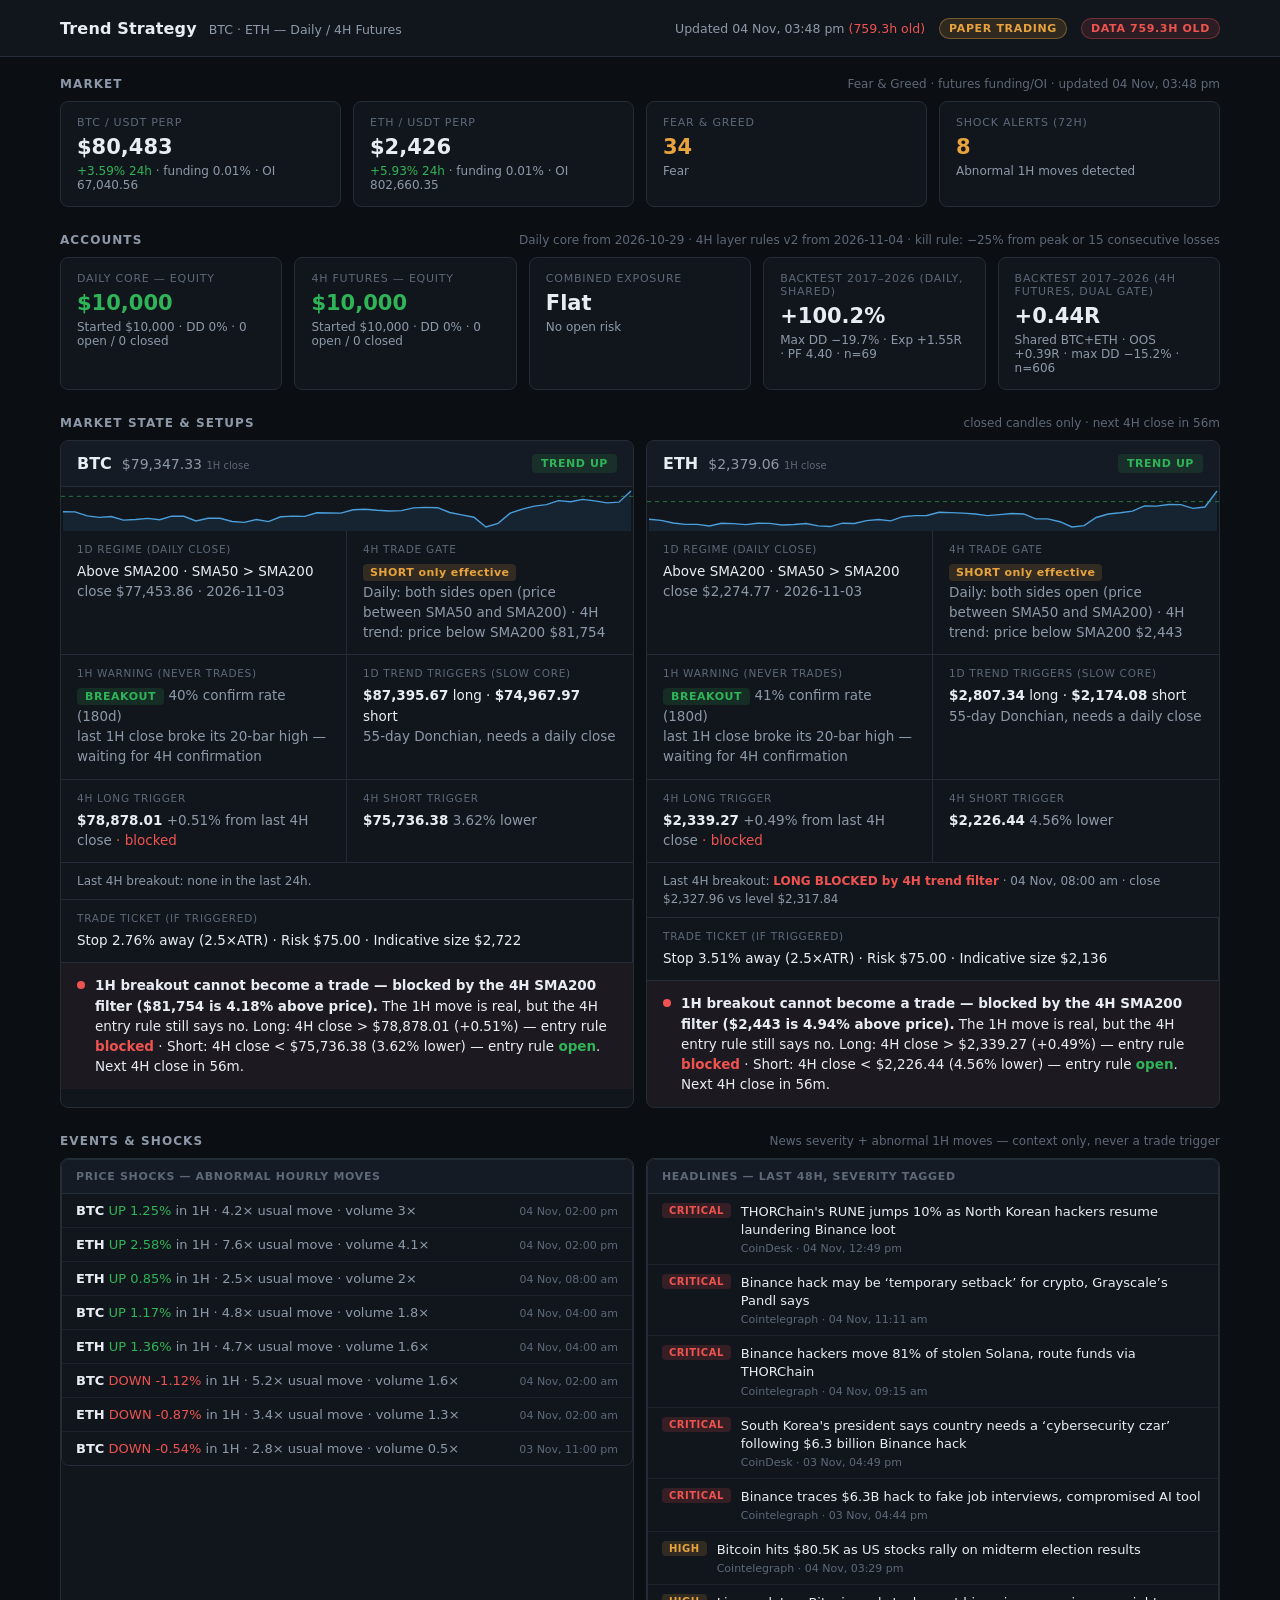
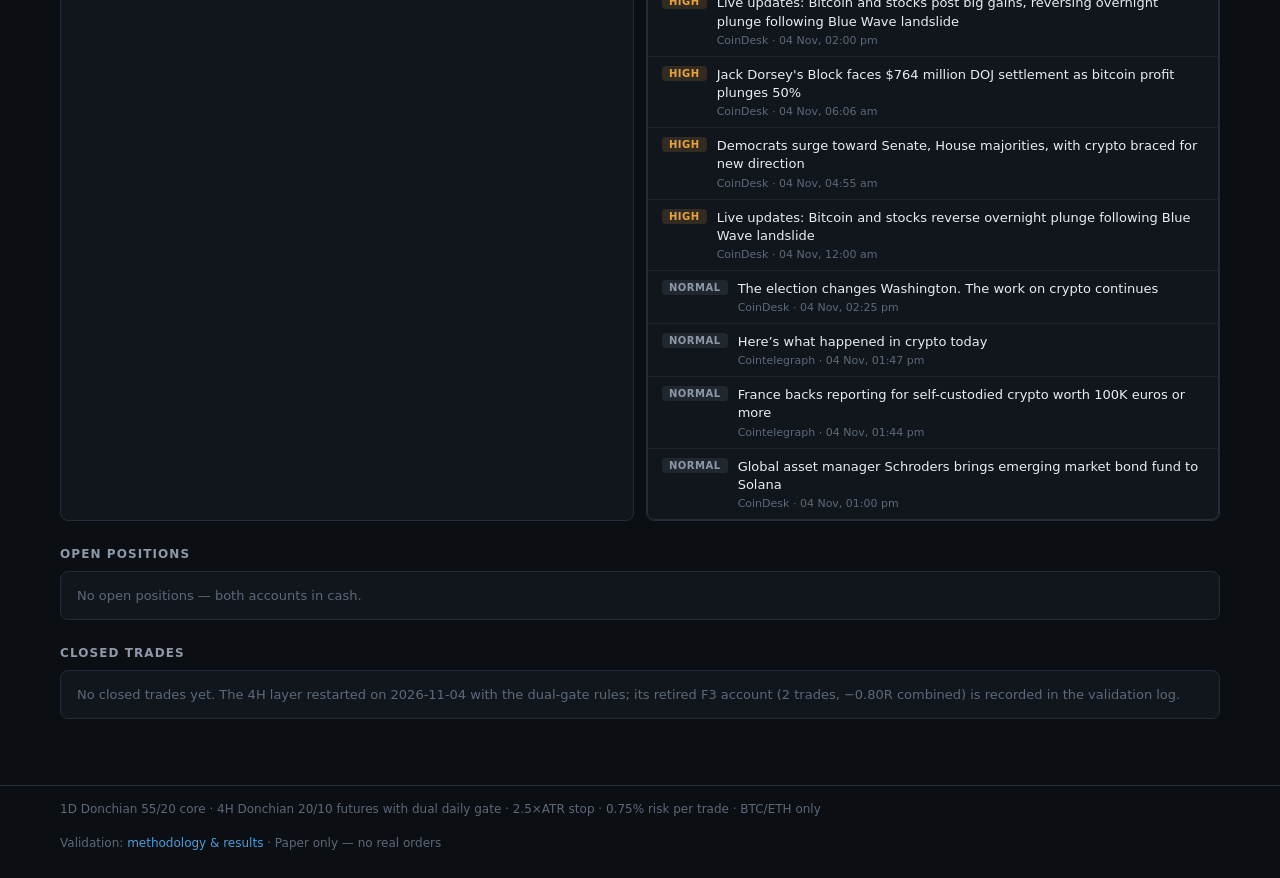
==== web/index.html @ 6b916f98 "v2 4H: dual daily gate (long>SMA50 / short<SMA200, both in band), effective gate + 4H trend shown, p" ====
<!DOCTYPE html>
<html lang="en">
<head>
<meta charset="UTF-8">
<meta name="viewport" content="width=device-width, initial-scale=1.0">
<title>Trend Strategy — BTC/ETH</title>
<style>
  :root {
    --bg: #0b0e13; --panel: #11161d; --panel-2: #151b24; --border: #242c38;
    --text: #e8edf3; --muted: #8d99a8; --faint: #5d6878;
    --green: #2fb457; --red: #ef5350; --amber: #e8a33d; --blue: #4a9eda;
  }
  * { box-sizing: border-box; margin: 0; padding: 0; }
  body { font-family: Inter, system-ui, -apple-system, "Segoe UI", sans-serif; background: var(--bg); color: var(--text); font-size: 14px; }
  a { color: var(--blue); text-decoration: none; }
  .topbar { border-bottom: 1px solid var(--border); background: var(--panel); }
  .topbar-in, main { max-width: 1200px; margin: 0 auto; padding: 0 20px; }
  .topbar-in { display: flex; align-items: center; justify-content: space-between; height: 56px; }
  .brand { display: flex; align-items: baseline; gap: 12px; }
  .brand h1 { font-size: 16px; font-weight: 650; letter-spacing: .01em; }
  .brand span { color: var(--muted); font-size: 12.5px; }
  .top-right { display: flex; align-items: center; gap: 14px; color: var(--muted); font-size: 12.5px; }
  .pill { font-size: 11px; font-weight: 700; letter-spacing: .06em; padding: 3px 9px; border-radius: 20px; text-transform: uppercase; }
  .pill-paper { background: rgba(232,163,61,.14); color: var(--amber); border: 1px solid rgba(232,163,61,.4); }
  .pill-live { background: rgba(47,180,87,.12); color: var(--green); border: 1px solid rgba(47,180,87,.35); }
  .pill-stale { background: rgba(239,83,80,.12); color: var(--red); border: 1px solid rgba(239,83,80,.35); }
  main { padding-top: 20px; padding-bottom: 40px; }
  section { margin-bottom: 26px; }
  .sec-head { display: flex; align-items: center; justify-content: space-between; margin-bottom: 10px; }
  h2 { font-size: 12px; font-weight: 700; letter-spacing: .09em; text-transform: uppercase; color: var(--muted); }
  .sec-head .note { font-size: 12px; color: var(--faint); }
  .kpis { display: grid; grid-template-columns: repeat(auto-fit, minmax(200px, 1fr)); gap: 12px; }
  .kpi { background: var(--panel); border: 1px solid var(--border); border-radius: 8px; padding: 14px 16px; }
  .kpi .label { font-size: 11px; letter-spacing: .07em; text-transform: uppercase; color: var(--faint); margin-bottom: 6px; }
  .kpi .value { font-size: 21px; font-weight: 650; font-variant-numeric: tabular-nums; }
  .kpi .sub { font-size: 12px; color: var(--muted); margin-top: 5px; font-variant-numeric: tabular-nums; }
  .pos { color: var(--green); } .neg { color: var(--red); }
  .coins { display: grid; grid-template-columns: repeat(auto-fit, minmax(480px, 1fr)); gap: 12px; }
  .coin { background: var(--panel); border: 1px solid var(--border); border-radius: 8px; overflow: hidden; }
  .coin-head { display: flex; align-items: center; justify-content: space-between; padding: 13px 16px; background: var(--panel-2); border-bottom: 1px solid var(--border); }
  .coin-id { display: flex; align-items: baseline; gap: 10px; }
  .coin-id .sym { font-size: 16px; font-weight: 700; }
  .coin-id .px { font-size: 14px; color: var(--muted); font-variant-numeric: tabular-nums; }
  .regime { font-size: 11px; font-weight: 700; letter-spacing: .05em; padding: 3px 9px; border-radius: 4px; text-transform: uppercase; }
  .r-up { background: rgba(47,180,87,.13); color: var(--green); }
  .r-dn { background: rgba(239,83,80,.13); color: var(--red); }
  .r-tr { background: rgba(141,153,168,.14); color: var(--muted); }
  .signal-grid { display: grid; grid-template-columns: 1fr 1fr; }
  .sig-cell { padding: 12px 16px; border-bottom: 1px solid var(--border); }
  .sig-cell:nth-child(odd) { border-right: 1px solid var(--border); }
  .sig-cell .tag { font-size: 10.5px; letter-spacing: .07em; text-transform: uppercase; color: var(--faint); margin-bottom: 6px; }
  .sig-val { font-size: 13.5px; line-height: 1.5; }
  .sig-val .num { font-variant-numeric: tabular-nums; font-weight: 600; }
  .warn { font-size: 11px; font-weight: 700; letter-spacing: .05em; padding: 2px 8px; border-radius: 4px; text-transform: uppercase; }
  .w-break { background: rgba(47,180,87,.14); color: var(--green); }
  .w-fake { background: rgba(239,83,80,.14); color: var(--red); }
  .w-appr { background: rgba(232,163,61,.15); color: var(--amber); }
  .w-quiet { background: rgba(141,153,168,.14); color: var(--muted); }
  .verdict { padding: 12px 16px; display: flex; gap: 10px; align-items: flex-start; font-size: 13.5px; line-height: 1.5; }
  .verdict .dot { flex: none; width: 8px; height: 8px; border-radius: 50%; margin-top: 6px; background: var(--faint); }
  .verdict.trade .dot { background: var(--green); }
  .verdict.wait .dot { background: var(--amber); }
  .verdict.blocked { background: rgba(239,83,80,.05); }
  .verdict.blocked .dot { background: var(--red); }
  .verdict b { font-weight: 650; }
  .break-line { padding: 9px 16px; border-bottom: 1px solid var(--border); font-size: 12px; color: var(--muted); line-height: 1.5; }
  .gate-tag { font-size: 11px; font-weight: 700; letter-spacing: .04em; padding: 2px 7px; border-radius: 4px; }
  .gate-both { background: rgba(74,158,218,.14); color: var(--blue); }
  .gate-one { background: rgba(232,163,61,.15); color: var(--amber); }
  .gate-none { background: rgba(239,83,80,.14); color: var(--red); }
  .table-card { background: var(--panel); border: 1px solid var(--border); border-radius: 8px; overflow: hidden; }
  table { width: 100%; border-collapse: collapse; font-size: 13px; }
  th { text-align: left; font-size: 11px; letter-spacing: .06em; text-transform: uppercase; color: var(--faint); font-weight: 600; padding: 10px 14px; background: var(--panel-2); border-bottom: 1px solid var(--border); white-space: nowrap; }
  td { padding: 9px 14px; border-bottom: 1px solid rgba(36,44,56,.6); font-variant-numeric: tabular-nums; white-space: nowrap; }
  tr:last-child td { border-bottom: none; }
  .empty { padding: 16px; color: var(--faint); font-size: 13px; }
  .table-scroll { overflow-x: auto; }
  .sev { font-size: 10px; font-weight: 700; letter-spacing: .05em; padding: 2px 7px; border-radius: 4px; white-space: nowrap; }
  .sev-crit { background: rgba(239,83,80,.16); color: var(--red); }
  .sev-high { background: rgba(232,163,61,.15); color: var(--amber); }
  .sev-norm { background: rgba(141,153,168,.13); color: var(--muted); }
  .news-item { padding: 9px 14px; border-bottom: 1px solid rgba(36,44,56,.6); display: flex; gap: 10px; align-items: flex-start; }
  .news-item:last-child { border-bottom: none; }
  .news-item a { color: var(--text); font-size: 13px; line-height: 1.4; }
  .news-item a:hover { color: var(--blue); }
  .news-meta { font-size: 11px; color: var(--faint); white-space: nowrap; padding-top: 2px; }
  .shock-item { padding: 9px 14px; border-bottom: 1px solid rgba(36,44,56,.6); font-size: 13px; display: flex; justify-content: space-between; gap: 10px; }
  .shock-item:last-child { border-bottom: none; }
  .spark { width: 100%; height: 44px; display: block; }
  .panel-head { padding: 10px 14px; background: var(--panel-2); border-bottom: 1px solid var(--border); font-size: 11px; letter-spacing: .06em; text-transform: uppercase; color: var(--faint); font-weight: 600; }
  footer { border-top: 1px solid var(--border); color: var(--faint); font-size: 12px; }
  .foot-in { max-width: 1200px; margin: 0 auto; padding: 16px 20px 28px; display: flex; justify-content: space-between; gap: 20px; flex-wrap: wrap; }
  @media (max-width: 700px) { .signal-grid { grid-template-columns: 1fr; } .sig-cell:nth-child(odd) { border-right: none; } .coins { grid-template-columns: 1fr; } }
</style>
</head>
<body>
<header class="topbar">
  <div class="topbar-in">
    <div class="brand"><h1>Trend Strategy</h1><span>BTC · ETH — Daily / 4H Futures</span></div>
    <div class="top-right"><span id="updatedAt">—</span><span class="pill pill-paper">Paper Trading</span><span class="pill pill-live" id="feedStatus">Feed OK</span></div>
  </div>
</header>

<main>
  <section>
    <div class="sec-head"><h2>Market</h2><span class="note" id="marketUpdated">—</span></div>
    <div class="kpis" id="marketStrip"><div class="kpi"><div class="label">Loading</div><div class="value">—</div></div></div>
  </section>

  <section>
    <div class="sec-head"><h2>Accounts</h2><span class="note">Daily core from 2026-10-29 · 4H layer rules v2 from 2026-11-04 · kill rule: −25% from peak or 15 consecutive losses</span></div>
    <div class="kpis">
      <div class="kpi"><div class="label">Daily Core — Equity</div><div class="value" id="d1Equity">—</div><div class="sub" id="d1Sub">loading</div></div>
      <div class="kpi"><div class="label">4H Futures — Equity</div><div class="value" id="h4Equity">—</div><div class="sub" id="h4Sub">loading</div></div>
      <div class="kpi"><div class="label">Combined Exposure</div><div class="value" id="exposure">—</div><div class="sub" id="exposureSub">—</div></div>
      <div class="kpi"><div class="label">Backtest 2017–2026 (Daily, Shared)</div><div class="value">+100.2%</div><div class="sub">Max DD −19.7% · Exp +1.55R · PF 4.40 · n=69</div></div>
      <div class="kpi"><div class="label">Backtest 2017–2026 (4H Futures, Dual Gate)</div><div class="value">+0.44R</div><div class="sub">Shared BTC+ETH · OOS +0.39R · max DD −15.2% · n=606</div></div>
    </div>
  </section>

  <section>
    <div class="sec-head"><h2>Market State &amp; Setups</h2><span class="note" id="nextClose">closed candles only</span></div>
    <div class="coins" id="coinCards"><div class="empty">Loading market state…</div></div>
  </section>

  <section>
    <div class="sec-head"><h2>Events &amp; Shocks</h2><span class="note">News severity + abnormal 1H moves — context only, never a trade trigger</span></div>
    <div class="coins">
      <div class="table-card"><div class="empty" id="shockPanel">Loading shocks…</div></div>
      <div class="table-card"><div class="empty" id="newsPanel">Loading headlines…</div></div>
    </div>
  </section>

  <section>
    <div class="sec-head"><h2>Open Positions</h2><span class="note" id="openCount"></span></div>
    <div class="table-card table-scroll" id="openPositions"><div class="empty">Loading…</div></div>
  </section>

  <section>
    <div class="sec-head"><h2>Closed Trades</h2><span class="note" id="closedCount"></span></div>
    <div class="table-card table-scroll" id="closedTrades"><div class="empty">No closed trades yet.</div></div>
  </section>
</main>

<footer>
  <div class="foot-in">
    <span>1D Donchian 55/20 core · 4H Donchian 20/10 futures with dual daily gate · 2.5×ATR stop · 0.75% risk per trade · BTC/ETH only</span>
    <span>Validation: <a href="https://github.com/jaybird0492-rgb/market-dashboard/blob/main/analysis/V2_VALIDATION.md" target="_blank" rel="noopener">methodology &amp; results</a> · Paper only — no real orders</span>
  </div>
</footer>

<script>
const $ = id => document.getElementById(id);
const fmt$ = (v, dec = 0) => (v < 0 ? '-$' : '$') + Math.abs(v).toLocaleString('en-US', { minimumFractionDigits: dec, maximumFractionDigits: dec });
const cls = v => v >= 0 ? 'pos' : 'neg';
let D1 = null, H4 = null, SIG = null, OPEN = [];
const LIVE = {}; // coin -> last browser-fetched perp price (display only)

function qtyOf(p) {
  if (p.notionalUsd && p.entry) return p.notionalUsd / p.entry;
  if (p.stop && p.entry && p.stop !== p.entry) return 75 / Math.abs(p.entry - p.stop);
  return null;
}
function unrealOf(p) {
  const px = LIVE[p.sym];
  const qty = qtyOf(p);
  if (!px || !qty) return p.unrealUsd;
  return qty * (px - p.entry) * (p.side === 'LONG' ? 1 : -1);
}

function renderAccounts() {
  const fill = (eqId, subId, d) => {
    if (!d) { $(subId).textContent = 'data unavailable'; return; }
    const liveEq = (d.realizedEquity !== undefined) ? d.realizedEquity + d.open.reduce((a, p) => a + unrealOf(p), 0) : d.equity;
    $(eqId).textContent = fmt$(liveEq);
    $(eqId).className = 'value ' + (liveEq >= d.startEquity ? 'pos' : 'neg');
    $(subId).innerHTML = 'Started ' + fmt$(d.startEquity) + ' · DD ' + d.drawdownFromPeak + '% · ' + d.stats.open + ' open / ' + d.stats.closed + ' closed' +
      (d.halted ? ' · <span class="neg"><b>HALTED</b></span>' : '');
  };
  fill('d1Equity', 'd1Sub', D1);
  fill('h4Equity', 'h4Sub', H4);
  const open = [];
  if (D1) open.push(...D1.open.map(p => ({ ...p, layer: 'Daily' })));
  if (H4) open.push(...H4.open.map(p => ({ ...p, layer: '4H Fut' })));
  const pending = [];
  if (D1) pending.push(...(D1.pending || []).map(p => ({ ...p, layer: 'Daily' })));
  if (H4) pending.push(...(H4.pending || []).map(p => ({ ...p, layer: '4H Fut' })));
  const unreal = open.reduce((a, p) => a + unrealOf(p), 0);
  $('exposure').textContent = open.length ? open.length + (open.length === 1 ? ' position' : ' positions') : pending.length ? pending.length + ' pending' : 'Flat';
  $('exposureSub').innerHTML = open.length
    ? open.map(p => p.sym + ' ' + p.side).join(' · ') + ' · unrealized <span class="' + cls(unreal) + '">' + fmt$(unreal, 2) + '</span>'
    : pending.length
      ? 'Signalled: ' + pending.map(p => p.sym + ' ' + p.side).join(' · ') + ' · fills at next bar open'
      : 'No open risk';
  return open;
}

function renderPositions(open) {
  const pending = [];
  if (D1) pending.push(...(D1.pending || []).map(p => ({ ...p, layer: 'Daily' })));
  if (H4) pending.push(...(H4.pending || []).map(p => ({ ...p, layer: '4H Fut' })));
  $('openCount').textContent = (open.length ? open.length + ' open' : '') + (pending.length ? (open.length ? ' · ' : '') + pending.length + ' pending' : '');
  $('openPositions').innerHTML = (open.length || pending.length)
    ? '<table><tr><th>Layer</th><th>Asset</th><th>Side</th><th>Entry</th><th>Stop</th><th>Mark</th><th>Unrealized</th><th>Opened / Signal</th></tr>' +
      open.map(p => {
        const mark = LIVE[p.sym] || p.mark;
        const unreal = unrealOf(p);
        const liveTag = LIVE[p.sym] ? ' <span style="font-size:10px;color:var(--green)">LIVE</span>' : '';
        return `<tr><td>${p.layer}</td><td><b>${p.sym}</b></td><td class="${p.side === 'LONG' ? 'pos' : 'neg'}">${p.side}</td><td>${fmt$(p.entry, 2)}</td><td>${fmt$(p.stop, 2)}</td><td>${fmt$(mark, 2)}${liveTag}</td><td class="${cls(unreal)}">${fmt$(unreal, 2)}</td><td>${p.openedAt.slice(0, 10)}</td></tr>`;
      }).join('') +
      pending.map(p => `<tr><td>${p.layer}</td><td><b>${p.sym}</b></td><td class="${p.side === 'LONG' ? 'pos' : 'neg'}">${p.side} <span style="font-size:10px;color:var(--faint)">PENDING</span></td><td>next bar open</td><td>—</td><td>—</td><td>—</td><td>${new Date(p.signalAt).toLocaleString('en-AU', { day: '2-digit', month: 'short', hour: '2-digit', minute: '2-digit' })}</td></tr>`).join('') + '</table>'
    : '<div class="empty">No open positions — both accounts in cash.</div>';
  const closed = [];
  if (D1) closed.push(...D1.closed.map(t => ({ ...t, layer: 'Daily' })));
  if (H4) closed.push(...H4.closed.map(t => ({ ...t, layer: '4H Fut' })));
  closed.sort((a, b) => b.closedAt.localeCompare(a.closedAt));
  $('closedCount').textContent = closed.length ? closed.length + ' total' : '';
  $('closedTrades').innerHTML = closed.length
    ? '<table><tr><th>Layer</th><th>Asset</th><th>Side</th><th>Opened</th><th>Closed</th><th>P&amp;L</th><th>R</th><th>Exit</th></tr>' +
      closed.map(t => `<tr><td>${t.layer}</td><td><b>${t.sym}</b></td><td class="${t.side === 'LONG' ? 'pos' : 'neg'}">${t.side}</td><td>${t.openedAt.slice(0, 10)}</td><td>${t.closedAt.slice(0, 10)}</td><td class="${cls(t.pnlUsd)}">${fmt$(t.pnlUsd, 2)}</td><td>${t.r}</td><td>${t.reason}</td></tr>`).join('') + '</table>'
    : '<div class="empty">No closed trades yet. The 4H layer restarted on 2026-11-04 with the dual-gate rules; its retired F3 account (2 trades, −0.80R combined) is recorded in the validation log.</div>';
}

function timeUntil(ms) {
  if (!Number.isFinite(ms)) return '—';
  if (ms <= 0) return 'now';
  const h = Math.floor(ms / 36e5), m = Math.round((ms % 36e5) / 6e4);
  return (h ? h + 'h ' : '') + m + 'm';
}
function next4hTxt() {
  const next = Math.ceil(Date.now() / 144e5) * 144e5;
  return timeUntil(next - Date.now());
}

function renderCoins() {
  if (!SIG) { $('coinCards').innerHTML = '<div class="empty">Signal feed unavailable.</div>'; return; }
  $('coinCards').innerHTML = SIG.coins.map(c => {
    const x = c.context1d, s = c.setup4h, w = c.warning1h;
    const regime = x.regime === 'TREND UP' ? ['r-up', 'Trend Up'] : x.regime === 'TREND DOWN' ? ['r-dn', 'Trend Down'] : ['r-tr', 'Transition'];
    const warnCls = { BREAKOUT: 'w-break', FAKEOUT: 'w-fake', APPROACHING: 'w-appr', QUIET: 'w-quiet' }[w.state] || 'w-quiet';
    const inTrade = (H4 && H4.open.find(p => p.sym === c.sym)) || (D1 && D1.open.find(p => p.sym === c.sym));
    const allowLong = !!s.longAllowed, allowShort = !!s.shortAllowed;
    const gateBoth = allowLong && allowShort;
    const gateLabel = gateBoth ? 'BOTH sides' : allowLong ? 'LONG only' : allowShort ? 'SHORT only' : 'NONE';
    const gateCls = gateBoth ? 'gate-both' : (allowLong || allowShort) ? 'gate-one' : 'gate-none';
    const dailyTxt = s.gateAllows === 'BOTH' ? 'both sides open (price between SMA50 and SMA200)'
      : s.gateAllows === 'LONG' ? 'longs only (close above SMA50)'
        : s.gateAllows === 'SHORT' ? 'shorts only (close below SMA200)' : 'no side open';
    const livePx = (c.series1h && c.series1h.length) ? c.series1h[c.series1h.length - 1] : x.price;

    let verdict, vcls;
    if (inTrade) {
      verdict = `<b>In position:</b> ${inTrade.side} from ${fmt$(inTrade.entry, 2)} · stop ${fmt$(inTrade.stop, 2)} · <span class="${cls(inTrade.unrealUsd)}">${fmt$(inTrade.unrealUsd, 2)}</span>`;
      vcls = 'trade';
    } else {
      const longLine = `Long: 4H close &gt; ${fmt$(s.longTrigger, 2)} (+${s.pctToLong}%) — entry rule <b class="${allowLong ? 'pos' : 'neg'}">${allowLong ? 'open' : 'blocked'}</b>`;
      const shortLine = `Short: 4H close &lt; ${fmt$(s.shortTrigger, 2)} (${s.pctToShort}% lower) — entry rule <b class="${allowShort ? 'pos' : 'neg'}">${allowShort ? 'open' : 'blocked'}</b>`;
      if (w.state === 'BREAKOUT') {
        const dir = w.dir, trig = dir === 1 ? s.longTrigger : s.shortTrigger;
        const ok = dir === 1 ? allowLong : allowShort;
        const blockers = dir === 1
          ? [!s.dailyLong ? 'daily gate' : null, !s.nativeLong ? `4H SMA200 filter (${fmt$(s.sma200_4h, 0)} is ${s.pctTo4hSma200}% above price)` : null].filter(Boolean).join(' + ')
          : [!s.dailyShort ? 'daily gate' : null, !s.nativeShort ? `4H SMA200 filter (${fmt$(s.sma200_4h, 0)} is ${Math.abs(s.pctTo4hSma200)}% below price)` : null].filter(Boolean).join(' + ');
        const head = ok
          ? `<b>${dir === 1 ? 'Long' : 'Short'} setup building.</b> 1H ${dir === 1 ? 'broke above' : 'broke below'} its 20-bar range; the trade fires only if the current 4H candle closes ${dir === 1 ? 'above' : 'below'} ${fmt$(trig, 2)}. `
          : `<b>1H ${dir === 1 ? 'breakout' : 'breakdown'} cannot become a trade — blocked by the ${blockers}.</b> The 1H move is real, but the 4H entry rule still says no. `;
        verdict = head + longLine + ' · ' + shortLine + `. Next 4H close in ${next4hTxt()}.`;
        vcls = ok ? 'wait' : 'blocked';
      } else {
        verdict = `<b>No trade yet — waiting for a 4H close.</b> ${longLine} · ${shortLine}. Nothing fires mid-candle; next decision in ${next4hTxt()}.`;
        vcls = 'wait';
      }
    }

    const lb = s.lastBreakout;
    const lbHtml = lb
      ? `Last 4H breakout: <b class="${lb.allowed ? 'pos' : 'neg'}">${lb.dir} ${lb.allowed ? 'allowed' : 'BLOCKED by ' + (lb.blockedBy || 'rule')}</b> · ${new Date(lb.at).toLocaleString('en-AU', { day: '2-digit', month: 'short', hour: '2-digit', minute: '2-digit' })} · close ${fmt$(lb.close, 2)} vs level ${fmt$(lb.level, 2)}`
      : 'Last 4H breakout: none in the last 24h.';

    return `<div class="coin">
      <div class="coin-head"><div class="coin-id"><span class="sym">${c.sym}</span><span class="px" id="livePx-${c.sym}">${fmt$(livePx, 2)} <span style="font-size:10px;color:var(--faint)">1H close</span></span></div><span class="regime ${regime[0]}">${regime[1]}</span></div>
      <canvas class="spark" id="spark-${c.sym}" height="44"></canvas>
      <div class="signal-grid">
        <div class="sig-cell"><div class="tag">1D Regime (daily close)</div><div class="sig-val">${x.aboveSma200 ? 'Above' : 'Below'} SMA200 · ${x.sma50Above200 ? 'SMA50 &gt; SMA200' : 'SMA50 &lt; SMA200'}<br><span style="color:var(--muted)">close ${fmt$(x.price, 2)} · ${x.asOf}</span></div></div>
        <div class="sig-cell"><div class="tag">4H Trade Gate</div><div class="sig-val"><span class="gate-tag ${gateCls}">${gateLabel} effective</span><br><span style="color:var(--muted)">Daily: ${dailyTxt} · 4H trend: price ${s.nativeLong ? 'above' : 'below'} SMA200 ${fmt$(s.sma200_4h, 0)}</span></div></div>
        <div class="sig-cell"><div class="tag">1H Warning (never trades)</div><div class="sig-val"><span class="warn ${warnCls}">${w.state}</span> <span style="color:var(--muted)">${w.stats180d.ratePct}% confirm rate (180d)</span><br><span style="color:var(--muted)">${w.detail}</span></div></div>
        <div class="sig-cell"><div class="tag">1D Trend Triggers (slow core)</div><div class="sig-val"><span class="num">${fmt$(x.longTrigger, 2)}</span> long · <span class="num">${fmt$(x.shortTrigger, 2)}</span> short<br><span style="color:var(--muted)">55-day Donchian, needs a daily close</span></div></div>
        <div class="sig-cell"><div class="tag">4H Long Trigger</div><div class="sig-val"><span class="num">${fmt$(s.longTrigger, 2)}</span> <span style="color:var(--muted)">+${s.pctToLong}% from last 4H close</span>${allowLong ? '' : ' <span class="neg">· blocked</span>'}</div></div>
        <div class="sig-cell"><div class="tag">4H Short Trigger</div><div class="sig-val"><span class="num">${fmt$(s.shortTrigger, 2)}</span> <span style="color:var(--muted)">${s.pctToShort}% lower</span>${allowShort ? '' : ' <span class="neg">· blocked</span>'}</div></div>
      </div>
      <div class="break-line">${lbHtml}</div>
      <div class="sig-cell" style="border-bottom:1px solid var(--border)"><div class="tag">Trade Ticket (if triggered)</div><div class="sig-val">Stop ${s.stopDistPct}% away (2.5×ATR) · Risk $75.00 · Indicative size ${fmt$(s.approxSizeUsd)}</div></div>
      <div class="verdict ${vcls}"><span class="dot"></span><span>${verdict}</span></div>
    </div>`;
  }).join('');
}

function drawSparks() {
  if (!SIG) return;
  for (const c of SIG.coins) {
    const cv = $('spark-' + c.sym);
    if (!cv || !c.series1h || c.series1h.length < 2) continue;
    const dpr = window.devicePixelRatio || 1;
    const w = cv.clientWidth * dpr, h = 44 * dpr;
    cv.width = w; cv.height = h;
    const ctx = cv.getContext('2d');
    const data = c.series1h, min = Math.min(...data), max = Math.max(...data), rng = (max - min) || 1;
    const X = i => (i / (data.length - 1)) * (w - 4) + 2, Y = v => h - 4 - ((v - min) / rng) * (h - 8);
    ctx.beginPath();
    data.forEach((v, i) => i ? ctx.lineTo(X(i), Y(v)) : ctx.moveTo(X(i), Y(v)));
    ctx.strokeStyle = '#4a9eda'; ctx.lineWidth = 1.4 * dpr; ctx.stroke();
    ctx.lineTo(X(data.length - 1), h); ctx.lineTo(X(0), h); ctx.closePath();
    ctx.fillStyle = 'rgba(74,158,218,.10)'; ctx.fill();
    const line = (v, col) => { if (v > min && v < max) { ctx.beginPath(); ctx.moveTo(0, Y(v)); ctx.lineTo(w, Y(v)); ctx.strokeStyle = col; ctx.setLineDash([4, 4]); ctx.lineWidth = 1; ctx.stroke(); ctx.setLineDash([]); } };
    line(c.setup4h.longTrigger, 'rgba(47,180,87,.6)');
    line(c.setup4h.shortTrigger, 'rgba(239,83,80,.6)');
  }
}
function renderMarket(ev) {
  if (!ev) return;
  $('marketUpdated').textContent = 'Fear & Greed · futures funding/OI · updated ' + new Date(ev.updatedAt).toLocaleString('en-AU', { day: '2-digit', month: 'short', hour: '2-digit', minute: '2-digit' });
  const fg = ev.fearGreed;
  const cards = ev.market.map(m => `<div class="kpi"><div class="label">${m.sym} / USDT Perp</div><div class="value">${fmt$(m.price, m.price < 10 ? 4 : 0)}</div><div class="sub"><span class="${cls(m.chg24hPct || 0)}">${m.chg24hPct !== null && m.chg24hPct !== undefined ? (m.chg24hPct >= 0 ? '+' : '') + m.chg24hPct + '% 24h' : '—'}</span> · funding ${m.fundingPct !== undefined ? m.fundingPct + '%' : '—'}${m.openInterest ? ' · OI ' + Number(m.openInterest).toLocaleString() : ''}</div></div>`).join('');
  const fgCard = fg ? `<div class="kpi"><div class="label">Fear &amp; Greed</div><div class="value" style="color:${fg.value <= 25 ? 'var(--red)' : fg.value <= 45 ? 'var(--amber)' : fg.value >= 75 ? 'var(--red)' : 'var(--green)'}">${fg.value}</div><div class="sub">${fg.label}</div></div>` : '';
  const shockCard = `<div class="kpi"><div class="label">Shock Alerts (72h)</div><div class="value" style="color:${ev.shocks.length ? 'var(--amber)' : 'var(--green)'}">${ev.shocks.length}</div><div class="sub">${ev.shocks.length ? 'Abnormal 1H moves detected' : 'No abnormal moves'}</div></div>`;
  $('marketStrip').innerHTML = cards + fgCard + shockCard;
  $('shockPanel').outerHTML = '<div class="table-card"><div class="panel-head">Price Shocks — abnormal hourly moves</div>' + (ev.shocks.length
    ? ev.shocks.map(s => `<div class="shock-item"><span><b>${s.sym}</b> <span class="${s.dir === 'UP' ? 'pos' : 'neg'}">${s.dir} ${s.movePct}%</span> <span style="color:var(--muted)">in 1H · ${s.vsAvgMove}× usual move${s.volumeSpike ? ' · volume ' + s.volumeSpike + '×' : ''}</span></span><span class="news-meta">${new Date(s.at).toLocaleString('en-AU', { day: '2-digit', month: 'short', hour: '2-digit', minute: '2-digit' })}</span></div>`).join('')
    : '<div class="empty">No abnormal moves in the last 72 hours.</div>') + '</div>';
  $('newsPanel').outerHTML = '<div class="table-card"><div class="panel-head">Headlines — last 48h, severity tagged</div>' + (ev.headlines.length
    ? ev.headlines.map(h => `<div class="news-item"><span class="sev ${h.severity === 'CRITICAL' ? 'sev-crit' : h.severity === 'HIGH' ? 'sev-high' : 'sev-norm'}">${h.severity}</span><span><a href="${h.link}" target="_blank" rel="noopener">${h.title}</a><br><span class="news-meta">${h.source} · ${new Date(h.publishedAt).toLocaleString('en-AU', { day: '2-digit', month: 'short', hour: '2-digit', minute: '2-digit' })}</span></span></div>`).join('')
    : '<div class="empty">No headlines fetched.</div>') + '</div>';
}

async function getPx(sym) {
  try {
    const j = await (await fetch(`https://api.bybit.com/v5/market/tickers?category=linear&symbol=${sym}USDT`)).json();
    const p = +j.result.list[0].lastPrice;
    if (p) return p;
  } catch (e) { /* next source */ }
  try {
    const j = await (await fetch(`https://api.binance.com/api/v3/ticker/price?symbol=${sym}USDT`)).json();
    const p = +j.price;
    if (p) return p;
  } catch (e) { /* next source */ }
  try {
    const j = await (await fetch(`https://api.exchange.coinbase.com/products/${sym}-USD/stats`)).json();
    const p = +j.last;
    if (p) return p;
  } catch (e) { /* give up quietly */ }
  return null;
}
async function refreshLive() {
  const [b, e] = await Promise.all([getPx('BTC'), getPx('ETH')]);
  if (b) LIVE.BTC = b;
  if (e) LIVE.ETH = e;
  if (!SIG) return;
  for (const c of SIG.coins) {
    const el = $('livePx-' + c.sym);
    if (el && LIVE[c.sym]) el.innerHTML = fmt$(LIVE[c.sym], 2) + ' <span style="font-size:10px;color:var(--faint)">live</span>';
  }
  OPEN = renderAccounts();
  renderPositions(OPEN);
}

Promise.all([
  fetch('data/v2.json').then(r => r.json()).catch(() => null),
  fetch('data/v2_4h.json').then(r => r.json()).catch(() => null),
  fetch('data/signals.json').then(r => r.json()).catch(() => null),
  fetch('data/events.json').then(r => r.json()).catch(() => null),
]).then(([d1, h4, sig, ev]) => {
  D1 = d1; H4 = h4; SIG = sig;
  const upd = (sig && sig.updatedAt) || (d1 && d1.updatedAt);
  const ageMin = upd ? (Date.now() - Date.parse(upd)) / 6e4 : null;
  const stale = ageMin !== null && ageMin > 120;
  $('updatedAt').innerHTML = upd
    ? 'Updated ' + new Date(upd).toLocaleString('en-AU', { day: '2-digit', month: 'short', hour: '2-digit', minute: '2-digit' }) + (stale ? ` <span class="neg">(${(ageMin / 60).toFixed(1)}h old)</span>` : '')
    : '—';
  $('feedStatus').textContent = (!d1 && !h4 && !sig) ? 'Feed Error' : stale ? `Data ${(ageMin / 60).toFixed(1)}h old` : 'Feed OK';
  $('feedStatus').className = 'pill ' + ((!d1 && !h4 && !sig) || stale ? 'pill-stale' : 'pill-live');
  const tick = () => { $('nextClose').textContent = 'closed candles only · next 4H close in ' + next4hTxt(); };
  tick(); setInterval(tick, 30000);
  const open = renderAccounts();
  OPEN = open;
  renderPositions(OPEN);
  renderCoins();
  renderMarket(ev);
  drawSparks();
  refreshLive();
  setInterval(refreshLive, 60000);
});
</script>
</body>
</html>
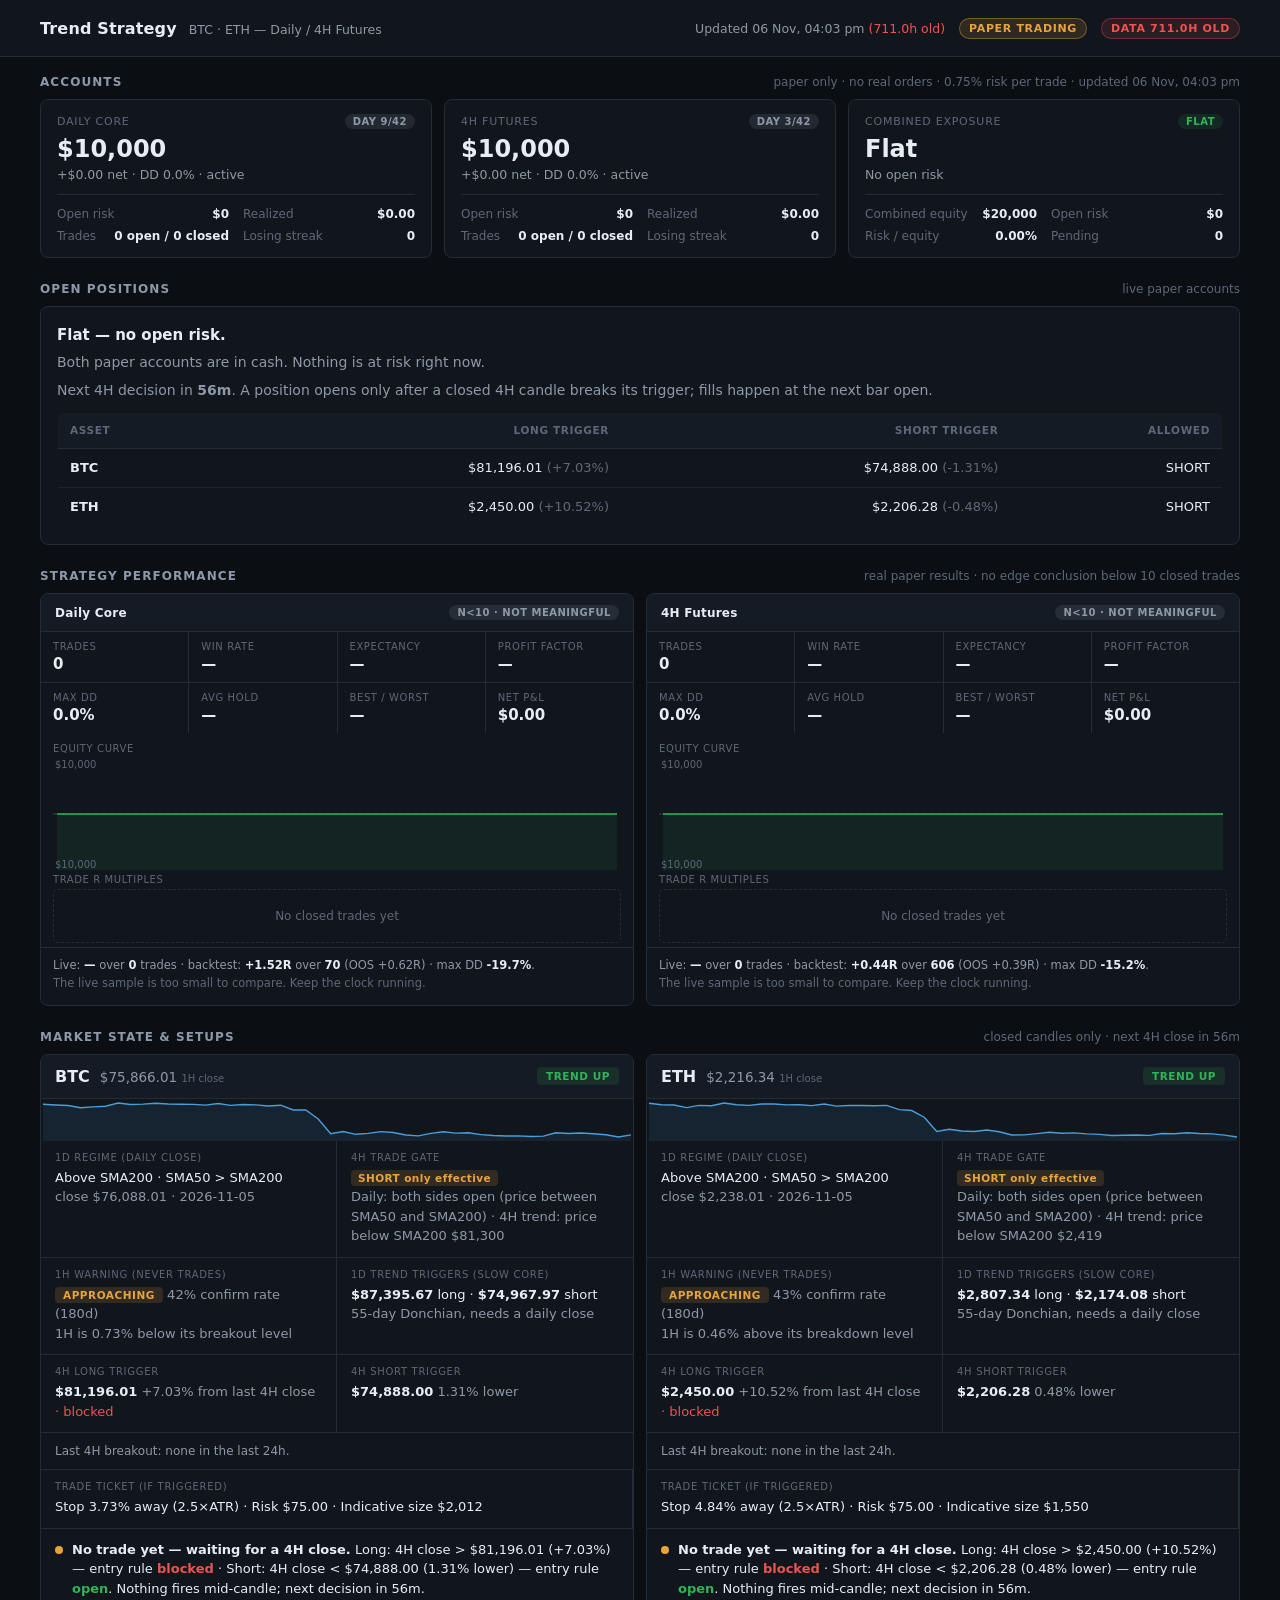
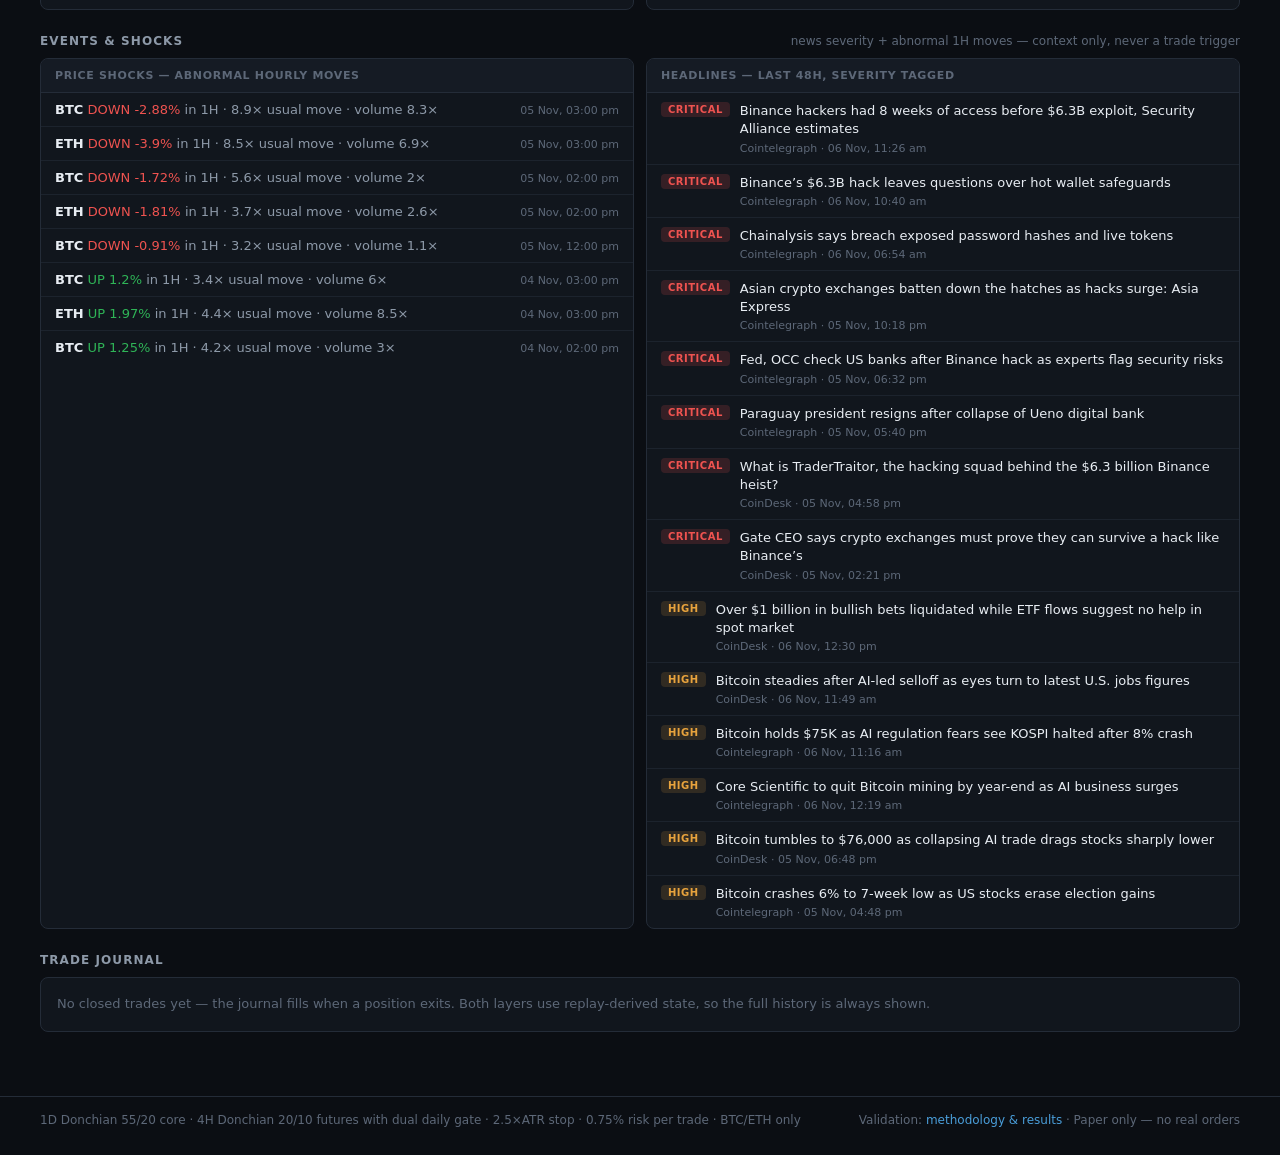
==== commit 4dae2e25: "dashboard v3: open positions, performance, journal, CI verifier, preview mode" ====
--- a/web/index.html
+++ b/web/index.html
@@ -14,7 +14,7 @@
   body { font-family: Inter, system-ui, -apple-system, "Segoe UI", sans-serif; background: var(--bg); color: var(--text); font-size: 14px; }
   a { color: var(--blue); text-decoration: none; }
   .topbar { border-bottom: 1px solid var(--border); background: var(--panel); }
-  .topbar-in, main { max-width: 1200px; margin: 0 auto; padding: 0 20px; }
+  .topbar-in, main { max-width: 1240px; margin: 0 auto; padding: 0 20px; }
   .topbar-in { display: flex; align-items: center; justify-content: space-between; height: 56px; }
   .brand { display: flex; align-items: baseline; gap: 12px; }
   .brand h1 { font-size: 16px; font-weight: 650; letter-spacing: .01em; }
@@ -24,61 +24,90 @@
   .pill-paper { background: rgba(232,163,61,.14); color: var(--amber); border: 1px solid rgba(232,163,61,.4); }
   .pill-live { background: rgba(47,180,87,.12); color: var(--green); border: 1px solid rgba(47,180,87,.35); }
   .pill-stale { background: rgba(239,83,80,.12); color: var(--red); border: 1px solid rgba(239,83,80,.35); }
-  main { padding-top: 20px; padding-bottom: 40px; }
-  section { margin-bottom: 26px; }
-  .sec-head { display: flex; align-items: center; justify-content: space-between; margin-bottom: 10px; }
+  main { padding-top: 18px; padding-bottom: 40px; }
+  section { margin-bottom: 24px; }
+  .sec-head { display: flex; align-items: center; justify-content: space-between; margin-bottom: 10px; gap: 12px; }
   h2 { font-size: 12px; font-weight: 700; letter-spacing: .09em; text-transform: uppercase; color: var(--muted); }
   .sec-head .note { font-size: 12px; color: var(--faint); }
-  .kpis { display: grid; grid-template-columns: repeat(auto-fit, minmax(200px, 1fr)); gap: 12px; }
-  .kpi { background: var(--panel); border: 1px solid var(--border); border-radius: 8px; padding: 14px 16px; }
-  .kpi .label { font-size: 11px; letter-spacing: .07em; text-transform: uppercase; color: var(--faint); margin-bottom: 6px; }
-  .kpi .value { font-size: 21px; font-weight: 650; font-variant-numeric: tabular-nums; }
-  .kpi .sub { font-size: 12px; color: var(--muted); margin-top: 5px; font-variant-numeric: tabular-nums; }
   .pos { color: var(--green); } .neg { color: var(--red); }
-  .coins { display: grid; grid-template-columns: repeat(auto-fit, minmax(480px, 1fr)); gap: 12px; }
+  .muted { color: var(--muted); } .faint { color: var(--faint); }
+  .acct-grid { display: grid; grid-template-columns: repeat(auto-fit, minmax(300px, 1fr)); gap: 12px; }
+  .acct { background: var(--panel); border: 1px solid var(--border); border-radius: 8px; padding: 14px 16px; }
+  .acct-head { display: flex; align-items: center; justify-content: space-between; gap: 10px; margin-bottom: 6px; }
+  .acct-head .name { font-size: 11px; letter-spacing: .07em; text-transform: uppercase; color: var(--faint); }
+  .acct .eq { font-size: 24px; font-weight: 650; font-variant-numeric: tabular-nums; }
+  .acct .net { font-size: 12.5px; color: var(--muted); margin-top: 4px; font-variant-numeric: tabular-nums; }
+  .acct-grid2 { display: grid; grid-template-columns: 1fr 1fr; gap: 8px 14px; margin-top: 12px; padding-top: 12px; border-top: 1px solid var(--border); }
+  .acct-grid2 div { display: flex; justify-content: space-between; gap: 8px; font-size: 12px; }
+  .acct-grid2 span { color: var(--faint); }
+  .acct-grid2 b { font-weight: 600; font-variant-numeric: tabular-nums; }
+  .badge { font-size: 10px; font-weight: 700; letter-spacing: .05em; padding: 2px 8px; border-radius: 20px; text-transform: uppercase; }
+  .badge-none { background: rgba(141,153,168,.14); color: var(--muted); }
+  .badge-check { background: rgba(47,180,87,.12); color: var(--green); }
+  .badge-warn { background: rgba(232,163,61,.15); color: var(--amber); }
+  .badge-bad { background: rgba(239,83,80,.14); color: var(--red); }
+  .table-card { background: var(--panel); border: 1px solid var(--border); border-radius: 8px; overflow: hidden; }
+  table { width: 100%; border-collapse: collapse; font-size: 13px; }
+  th { text-align: left; font-size: 10.5px; letter-spacing: .06em; text-transform: uppercase; color: var(--faint); font-weight: 600; padding: 9px 12px; background: var(--panel-2); border-bottom: 1px solid var(--border); white-space: nowrap; }
+  td { padding: 9px 12px; border-bottom: 1px solid rgba(36,44,56,.6); font-variant-numeric: tabular-nums; white-space: nowrap; }
+  tr:last-child td { border-bottom: none; }
+  td.r, th.r { text-align: right; }
+  .table-scroll { overflow-x: auto; }
+  .empty { padding: 16px; color: var(--faint); font-size: 13px; line-height: 1.6; }
+  .flat { background: var(--panel); border: 1px solid var(--border); border-radius: 8px; padding: 16px; line-height: 1.6; }
+  .flat b { font-weight: 650; }
+  .flat .flat-title { font-size: 15px; margin-bottom: 4px; }
+  .flat table { margin-top: 10px; border: 1px solid var(--border); border-radius: 6px; overflow: hidden; }
+  .layer { font-size: 10.5px; font-weight: 700; letter-spacing: .04em; padding: 2px 7px; border-radius: 4px; background: rgba(74,158,218,.13); color: var(--blue); text-transform: uppercase; }
+  .side-long { color: var(--green); font-weight: 700; }
+  .side-short { color: var(--red); font-weight: 700; }
+  .live-tag { font-size: 9.5px; color: var(--green); border: 1px solid rgba(47,180,87,.35); border-radius: 3px; padding: 0 4px; margin-left: 4px; }
+  .perf-grid { display: grid; grid-template-columns: repeat(auto-fit, minmax(480px, 1fr)); gap: 12px; }
+  .perf { background: var(--panel); border: 1px solid var(--border); border-radius: 8px; overflow: hidden; }
+  .perf-head { display: flex; align-items: center; justify-content: space-between; padding: 11px 14px; background: var(--panel-2); border-bottom: 1px solid var(--border); }
+  .perf-head .name { font-size: 12px; font-weight: 650; letter-spacing: .02em; }
+  .perf-kpis { display: grid; grid-template-columns: repeat(4, 1fr); gap: 1px; background: var(--border); }
+  .perf-kpi { background: var(--panel); padding: 9px 12px; }
+  .perf-kpi span { display: block; font-size: 10px; letter-spacing: .06em; text-transform: uppercase; color: var(--faint); margin-bottom: 3px; }
+  .perf-kpi b { font-size: 15px; font-weight: 650; font-variant-numeric: tabular-nums; }
+  .chart-wrap { padding: 10px 12px 4px; }
+  .chart-label { font-size: 10px; letter-spacing: .06em; text-transform: uppercase; color: var(--faint); margin-bottom: 4px; }
+  canvas.chart { width: 100%; height: 112px; display: block; }
+  canvas.rchart { width: 100%; height: 54px; display: block; }
+  .chart-empty { height: 112px; display: flex; align-items: center; justify-content: center; color: var(--faint); font-size: 12px; border: 1px dashed var(--border); border-radius: 5px; }
+  .perf-foot { padding: 9px 12px 12px; font-size: 11.5px; color: var(--muted); line-height: 1.55; border-top: 1px solid var(--border); }
+  .perf-foot b { color: var(--text); font-weight: 600; }
+  .coin-grid, .event-grid { display: grid; grid-template-columns: repeat(auto-fit, minmax(480px, 1fr)); gap: 12px; }
   .coin { background: var(--panel); border: 1px solid var(--border); border-radius: 8px; overflow: hidden; }
-  .coin-head { display: flex; align-items: center; justify-content: space-between; padding: 13px 16px; background: var(--panel-2); border-bottom: 1px solid var(--border); }
+  .coin-head { display: flex; align-items: center; justify-content: space-between; padding: 12px 14px; background: var(--panel-2); border-bottom: 1px solid var(--border); }
   .coin-id { display: flex; align-items: baseline; gap: 10px; }
   .coin-id .sym { font-size: 16px; font-weight: 700; }
-  .coin-id .px { font-size: 14px; color: var(--muted); font-variant-numeric: tabular-nums; }
-  .regime { font-size: 11px; font-weight: 700; letter-spacing: .05em; padding: 3px 9px; border-radius: 4px; text-transform: uppercase; }
+  .coin-id .px { font-size: 13.5px; color: var(--muted); font-variant-numeric: tabular-nums; }
+  .regime { font-size: 10.5px; font-weight: 700; letter-spacing: .05em; padding: 3px 9px; border-radius: 4px; text-transform: uppercase; }
   .r-up { background: rgba(47,180,87,.13); color: var(--green); }
   .r-dn { background: rgba(239,83,80,.13); color: var(--red); }
   .r-tr { background: rgba(141,153,168,.14); color: var(--muted); }
   .signal-grid { display: grid; grid-template-columns: 1fr 1fr; }
-  .sig-cell { padding: 12px 16px; border-bottom: 1px solid var(--border); }
+  .sig-cell { padding: 11px 14px; border-bottom: 1px solid var(--border); }
   .sig-cell:nth-child(odd) { border-right: 1px solid var(--border); }
-  .sig-cell .tag { font-size: 10.5px; letter-spacing: .07em; text-transform: uppercase; color: var(--faint); margin-bottom: 6px; }
-  .sig-val { font-size: 13.5px; line-height: 1.5; }
+  .sig-cell .tag { font-size: 10px; letter-spacing: .07em; text-transform: uppercase; color: var(--faint); margin-bottom: 5px; }
+  .sig-val { font-size: 13px; line-height: 1.5; }
   .sig-val .num { font-variant-numeric: tabular-nums; font-weight: 600; }
-  .warn { font-size: 11px; font-weight: 700; letter-spacing: .05em; padding: 2px 8px; border-radius: 4px; text-transform: uppercase; }
+  .warn { font-size: 10.5px; font-weight: 700; letter-spacing: .05em; padding: 2px 8px; border-radius: 4px; text-transform: uppercase; }
   .w-break { background: rgba(47,180,87,.14); color: var(--green); }
   .w-fake { background: rgba(239,83,80,.14); color: var(--red); }
   .w-appr { background: rgba(232,163,61,.15); color: var(--amber); }
   .w-quiet { background: rgba(141,153,168,.14); color: var(--muted); }
-  .verdict { padding: 12px 16px; display: flex; gap: 10px; align-items: flex-start; font-size: 13.5px; line-height: 1.5; }
+  .verdict { padding: 11px 14px; display: flex; gap: 9px; align-items: flex-start; font-size: 13px; line-height: 1.5; }
   .verdict .dot { flex: none; width: 8px; height: 8px; border-radius: 50%; margin-top: 6px; background: var(--faint); }
   .verdict.trade .dot { background: var(--green); }
   .verdict.wait .dot { background: var(--amber); }
   .verdict.blocked { background: rgba(239,83,80,.05); }
   .verdict.blocked .dot { background: var(--red); }
-  .verdict b { font-weight: 650; }
-  .break-line { padding: 9px 16px; border-bottom: 1px solid var(--border); font-size: 12px; color: var(--muted); line-height: 1.5; }
-  .gate-tag { font-size: 11px; font-weight: 700; letter-spacing: .04em; padding: 2px 7px; border-radius: 4px; }
+  .gate-tag { font-size: 10.5px; font-weight: 700; letter-spacing: .04em; padding: 2px 7px; border-radius: 4px; }
   .gate-both { background: rgba(74,158,218,.14); color: var(--blue); }
   .gate-one { background: rgba(232,163,61,.15); color: var(--amber); }
   .gate-none { background: rgba(239,83,80,.14); color: var(--red); }
-  .table-card { background: var(--panel); border: 1px solid var(--border); border-radius: 8px; overflow: hidden; }
-  table { width: 100%; border-collapse: collapse; font-size: 13px; }
-  th { text-align: left; font-size: 11px; letter-spacing: .06em; text-transform: uppercase; color: var(--faint); font-weight: 600; padding: 10px 14px; background: var(--panel-2); border-bottom: 1px solid var(--border); white-space: nowrap; }
-  td { padding: 9px 14px; border-bottom: 1px solid rgba(36,44,56,.6); font-variant-numeric: tabular-nums; white-space: nowrap; }
-  tr:last-child td { border-bottom: none; }
-  .empty { padding: 16px; color: var(--faint); font-size: 13px; }
-  .table-scroll { overflow-x: auto; }
-  .sev { font-size: 10px; font-weight: 700; letter-spacing: .05em; padding: 2px 7px; border-radius: 4px; white-space: nowrap; }
-  .sev-crit { background: rgba(239,83,80,.16); color: var(--red); }
-  .sev-high { background: rgba(232,163,61,.15); color: var(--amber); }
-  .sev-norm { background: rgba(141,153,168,.13); color: var(--muted); }
   .news-item { padding: 9px 14px; border-bottom: 1px solid rgba(36,44,56,.6); display: flex; gap: 10px; align-items: flex-start; }
   .news-item:last-child { border-bottom: none; }
   .news-item a { color: var(--text); font-size: 13px; line-height: 1.4; }
@@ -86,11 +115,22 @@
   .news-meta { font-size: 11px; color: var(--faint); white-space: nowrap; padding-top: 2px; }
   .shock-item { padding: 9px 14px; border-bottom: 1px solid rgba(36,44,56,.6); font-size: 13px; display: flex; justify-content: space-between; gap: 10px; }
   .shock-item:last-child { border-bottom: none; }
-  .spark { width: 100%; height: 44px; display: block; }
+  .sev { font-size: 10px; font-weight: 700; letter-spacing: .05em; padding: 2px 7px; border-radius: 4px; white-space: nowrap; }
+  .sev-crit { background: rgba(239,83,80,.16); color: var(--red); }
+  .sev-high { background: rgba(232,163,61,.15); color: var(--amber); }
+  .sev-norm { background: rgba(141,153,168,.13); color: var(--muted); }
   .panel-head { padding: 10px 14px; background: var(--panel-2); border-bottom: 1px solid var(--border); font-size: 11px; letter-spacing: .06em; text-transform: uppercase; color: var(--faint); font-weight: 600; }
+  .spark { width: 100%; height: 42px; display: block; }
+  .preview-banner { max-width: 1240px; margin: 12px auto 0; padding: 10px 14px; border-radius: 8px; background: rgba(232,163,61,.12); border: 1px solid rgba(232,163,61,.45); color: var(--amber); font-size: 13px; line-height: 1.5; }
+  body.preview #marketSection, body.preview #eventsSection { display: none; }
   footer { border-top: 1px solid var(--border); color: var(--faint); font-size: 12px; }
-  .foot-in { max-width: 1200px; margin: 0 auto; padding: 16px 20px 28px; display: flex; justify-content: space-between; gap: 20px; flex-wrap: wrap; }
-  @media (max-width: 700px) { .signal-grid { grid-template-columns: 1fr; } .sig-cell:nth-child(odd) { border-right: none; } .coins { grid-template-columns: 1fr; } }
+  .foot-in { max-width: 1240px; margin: 0 auto; padding: 16px 20px 28px; display: flex; justify-content: space-between; gap: 20px; flex-wrap: wrap; }
+  @media (max-width: 760px) {
+    .signal-grid { grid-template-columns: 1fr; }
+    .sig-cell:nth-child(odd) { border-right: none; }
+    .coin-grid, .event-grid, .perf-grid { grid-template-columns: 1fr; }
+    .perf-kpis { grid-template-columns: 1fr 1fr; }
+  }
 </style>
 </head>
 <body>
@@ -101,44 +141,41 @@
   </div>
 </header>
 
+<div id="previewBanner" class="preview-banner" hidden></div>
+
 <main>
-  <section>
-    <div class="sec-head"><h2>Market</h2><span class="note" id="marketUpdated">—</span></div>
-    <div class="kpis" id="marketStrip"><div class="kpi"><div class="label">Loading</div><div class="value">—</div></div></div>
+  <section id="accountsSection">
+    <div class="sec-head"><h2>Accounts</h2><span class="note" id="accountNote">paper only · no real orders · 0.75% risk per trade</span></div>
+    <div class="acct-grid" id="accountCards"><div class="empty">Loading accounts…</div></div>
   </section>
 
-  <section>
-    <div class="sec-head"><h2>Accounts</h2><span class="note">Daily core from 2026-10-29 · 4H layer rules v2 from 2026-11-04 · kill rule: −25% from peak or 15 consecutive losses</span></div>
-    <div class="kpis">
-      <div class="kpi"><div class="label">Daily Core — Equity</div><div class="value" id="d1Equity">—</div><div class="sub" id="d1Sub">loading</div></div>
-      <div class="kpi"><div class="label">4H Futures — Equity</div><div class="value" id="h4Equity">—</div><div class="sub" id="h4Sub">loading</div></div>
-      <div class="kpi"><div class="label">Combined Exposure</div><div class="value" id="exposure">—</div><div class="sub" id="exposureSub">—</div></div>
-      <div class="kpi"><div class="label">Backtest 2017–2026 (Daily, Shared)</div><div class="value">+100.2%</div><div class="sub">Max DD −19.7% · Exp +1.55R · PF 4.40 · n=69</div></div>
-      <div class="kpi"><div class="label">Backtest 2017–2026 (4H Futures, Dual Gate)</div><div class="value">+0.44R</div><div class="sub">Shared BTC+ETH · OOS +0.39R · max DD −15.2% · n=606</div></div>
+  <section id="positionsSection">
+    <div class="sec-head"><h2>Open Positions</h2><span class="note" id="openCount"></span></div>
+    <div class="table-card table-scroll" id="openPositions"><div class="empty">Loading…</div></div>
+    <div id="flatState" class="flat" hidden></div>
+  </section>
+
+  <section id="performanceSection">
+    <div class="sec-head"><h2>Strategy Performance</h2><span class="note">real paper results · no edge conclusion below 10 closed trades</span></div>
+    <div class="perf-grid" id="perfGrid"><div class="empty">Loading performance…</div></div>
+  </section>
+
+  <section id="marketSection">
+    <div class="sec-head"><h2>Market State &amp; Setups</h2><span class="note" id="nextClose">closed candles only</span></div>
+    <div class="coin-grid" id="coinCards"><div class="empty">Loading market state…</div></div>
+  </section>
+
+  <section id="eventsSection">
+    <div class="sec-head"><h2>Events &amp; Shocks</h2><span class="note">news severity + abnormal 1H moves — context only, never a trade trigger</span></div>
+    <div class="event-grid">
+      <div class="table-card" id="shockPanel"><div class="empty">Loading shocks…</div></div>
+      <div class="table-card" id="newsPanel"><div class="empty">Loading headlines…</div></div>
     </div>
   </section>
 
-  <section>
-    <div class="sec-head"><h2>Market State &amp; Setups</h2><span class="note" id="nextClose">closed candles only</span></div>
-    <div class="coins" id="coinCards"><div class="empty">Loading market state…</div></div>
-  </section>
-
-  <section>
-    <div class="sec-head"><h2>Events &amp; Shocks</h2><span class="note">News severity + abnormal 1H moves — context only, never a trade trigger</span></div>
-    <div class="coins">
-      <div class="table-card"><div class="empty" id="shockPanel">Loading shocks…</div></div>
-      <div class="table-card"><div class="empty" id="newsPanel">Loading headlines…</div></div>
-    </div>
-  </section>
-
-  <section>
-    <div class="sec-head"><h2>Open Positions</h2><span class="note" id="openCount"></span></div>
-    <div class="table-card table-scroll" id="openPositions"><div class="empty">Loading…</div></div>
-  </section>
-
-  <section>
-    <div class="sec-head"><h2>Closed Trades</h2><span class="note" id="closedCount"></span></div>
-    <div class="table-card table-scroll" id="closedTrades"><div class="empty">No closed trades yet.</div></div>
+  <section id="journalSection">
+    <div class="sec-head"><h2>Trade Journal</h2><span class="note" id="journalCount"></span></div>
+    <div class="table-card table-scroll" id="journal"><div class="empty">No closed trades yet — the journal fills when a position exits.</div></div>
   </section>
 </main>
 
@@ -150,77 +187,321 @@
 </footer>
 
 <script>
-const $ = id => document.getElementById(id);
-const fmt$ = (v, dec = 0) => (v < 0 ? '-$' : '$') + Math.abs(v).toLocaleString('en-US', { minimumFractionDigits: dec, maximumFractionDigits: dec });
-const cls = v => v >= 0 ? 'pos' : 'neg';
-let D1 = null, H4 = null, SIG = null, OPEN = [];
-const LIVE = {}; // coin -> last browser-fetched perp price (display only)
-
-function qtyOf(p) {
-  if (p.notionalUsd && p.entry) return p.notionalUsd / p.entry;
-  if (p.stop && p.entry && p.stop !== p.entry) return 75 / Math.abs(p.entry - p.stop);
-  return null;
-}
-function unrealOf(p) {
+const $ = (id) => document.getElementById(id);
+const PREVIEW = new URLSearchParams(location.search).get('preview') === '1';
+
+const fmt$ = (v, dec = 0) => (v === null || v === undefined || !Number.isFinite(v)) ? '—'
+  : (v < 0 ? '-$' : '$') + Math.abs(v).toLocaleString('en-US', { minimumFractionDigits: dec, maximumFractionDigits: dec });
+const fmtR = (v) => (v === null || v === undefined || !Number.isFinite(v)) ? '—' : (v >= 0 ? '+' : '') + v.toFixed(2) + 'R';
+const fmtPct = (v, dec = 1) => (v === null || v === undefined || !Number.isFinite(v)) ? '—' : (v >= 0 ? '+' : '') + v.toFixed(dec) + '%';
+const cls = (v) => (v > 0 ? 'pos' : v < 0 ? 'neg' : '');
+const esc = (s) => String(s).replace(/[&<>"]/g, (c) => ({ '&': '&amp;', '<': '&lt;', '>': '&gt;', '"': '&quot;' }[c]));
+const holdTxt = (h) => {
+  if (h === null || h === undefined || !Number.isFinite(h)) return '—';
+  const d = Math.floor(h / 24), r = Math.round(h % 24);
+  return d ? `${d}d ${r}h` : `${Math.max(1, Math.round(h))}h`;
+};
+const when = (iso) => iso ? new Date(iso).toLocaleString('en-AU', { day: '2-digit', month: 'short', hour: '2-digit', minute: '2-digit' }) : '—';
+
+let D1 = null, H4 = null, SIG = null, EV = null;
+const LIVE = {}; // symbol -> browser-fetched price (display only)
+
+function liveUnreal(p) {
   const px = LIVE[p.sym];
-  const qty = qtyOf(p);
-  if (!px || !qty) return p.unrealUsd;
-  return qty * (px - p.entry) * (p.side === 'LONG' ? 1 : -1);
+  if (!px || !p.qty || !p.entry) return { usd: p.unrealUsd, r: p.unrealR, live: false };
+  const usd = p.qty * (px - p.entry) * (p.side === 'LONG' ? 1 : -1);
+  return { usd, r: p.riskUsd ? usd / p.riskUsd : null, live: true };
+}
+function liveEquity(d) {
+  if (!d) return null;
+  return (d.realizedEquity !== undefined ? d.realizedEquity : d.startEquity) + d.open.reduce((a, p) => a + liveUnreal(p).usd, 0);
+}
+function openPositionsOf(layer, d) {
+  if (!d) return [];
+  return d.open.map((p) => ({ ...p, layer }));
+}
+function pendingOf(layer, d) {
+  if (!d) return [];
+  return (d.pending || []).map((p) => ({ ...p, layer }));
+}
+function allOpen() {
+  return [...openPositionsOf('Daily', PREVIEW ? null : D1), ...openPositionsOf(PREVIEW ? '4H preview' : '4H', H4)];
+}
+function allPending() {
+  return [...pendingOf('Daily', PREVIEW ? null : D1), ...pendingOf('4H', H4)];
+}
+
+/* ---------- accounts ---------- */
+function accountCard(name, d, layer, opts = {}) {
+  if (!d) return `<div class="acct"><div class="acct-head"><span class="name">${name}</span></div><div class="empty">data unavailable</div></div>`;
+  const eq = liveEquity(d);
+  const net = eq - d.startEquity;
+  const day = PREVIEW && layer === '4H' ? 'replay' : `Day ${d.daysElapsed || 1}/${d.daysTotal || 42}`;
+  const halted = d.halted ? '<span class="badge badge-bad">Halted</span>' : '';
+  return `<div class="acct">
+    <div class="acct-head"><span class="name">${name}</span><span class="badge badge-none">${day}</span>${halted}</div>
+    <div class="eq ${cls(net)}">${fmt$(eq)}</div>
+    <div class="net">${net >= 0 ? '+' : ''}${fmt$(net, 2)} net · DD ${d.drawdownFromPeak === null ? '—' : d.drawdownFromPeak.toFixed(1) + '%'} · ${d.halted ? 'HALTED' : 'active'}</div>
+    <div class="acct-grid2">
+      <div><span>Open risk</span><b>${fmt$(d.openRiskUsd, 0)}${d.openRiskPct ? ' · ' + d.openRiskPct.toFixed(2) + '%' : ''}</b></div>
+      <div><span>Realized</span><b class="${cls(d.realizedEquity - d.startEquity)}">${fmt$(d.realizedEquity - d.startEquity, 2)}</b></div>
+      <div><span>Trades</span><b>${d.stats.open} open / ${d.stats.closed} closed</b></div>
+      <div><span>Losing streak</span><b>${d.losingStreak}</b></div>
+    </div>
+  </div>`;
 }
 
 function renderAccounts() {
-  const fill = (eqId, subId, d) => {
-    if (!d) { $(subId).textContent = 'data unavailable'; return; }
-    const liveEq = (d.realizedEquity !== undefined) ? d.realizedEquity + d.open.reduce((a, p) => a + unrealOf(p), 0) : d.equity;
-    $(eqId).textContent = fmt$(liveEq);
-    $(eqId).className = 'value ' + (liveEq >= d.startEquity ? 'pos' : 'neg');
-    $(subId).innerHTML = 'Started ' + fmt$(d.startEquity) + ' · DD ' + d.drawdownFromPeak + '% · ' + d.stats.open + ' open / ' + d.stats.closed + ' closed' +
-      (d.halted ? ' · <span class="neg"><b>HALTED</b></span>' : '');
-  };
-  fill('d1Equity', 'd1Sub', D1);
-  fill('h4Equity', 'h4Sub', H4);
-  const open = [];
-  if (D1) open.push(...D1.open.map(p => ({ ...p, layer: 'Daily' })));
-  if (H4) open.push(...H4.open.map(p => ({ ...p, layer: '4H Fut' })));
-  const pending = [];
-  if (D1) pending.push(...(D1.pending || []).map(p => ({ ...p, layer: 'Daily' })));
-  if (H4) pending.push(...(H4.pending || []).map(p => ({ ...p, layer: '4H Fut' })));
-  const unreal = open.reduce((a, p) => a + unrealOf(p), 0);
-  $('exposure').textContent = open.length ? open.length + (open.length === 1 ? ' position' : ' positions') : pending.length ? pending.length + ' pending' : 'Flat';
-  $('exposureSub').innerHTML = open.length
-    ? open.map(p => p.sym + ' ' + p.side).join(' · ') + ' · unrealized <span class="' + cls(unreal) + '">' + fmt$(unreal, 2) + '</span>'
-    : pending.length
-      ? 'Signalled: ' + pending.map(p => p.sym + ' ' + p.side).join(' · ') + ' · fills at next bar open'
-      : 'No open risk';
-  return open;
-}
-
-function renderPositions(open) {
-  const pending = [];
-  if (D1) pending.push(...(D1.pending || []).map(p => ({ ...p, layer: 'Daily' })));
-  if (H4) pending.push(...(H4.pending || []).map(p => ({ ...p, layer: '4H Fut' })));
-  $('openCount').textContent = (open.length ? open.length + ' open' : '') + (pending.length ? (open.length ? ' · ' : '') + pending.length + ' pending' : '');
-  $('openPositions').innerHTML = (open.length || pending.length)
-    ? '<table><tr><th>Layer</th><th>Asset</th><th>Side</th><th>Entry</th><th>Stop</th><th>Mark</th><th>Unrealized</th><th>Opened / Signal</th></tr>' +
-      open.map(p => {
-        const mark = LIVE[p.sym] || p.mark;
-        const unreal = unrealOf(p);
-        const liveTag = LIVE[p.sym] ? ' <span style="font-size:10px;color:var(--green)">LIVE</span>' : '';
-        return `<tr><td>${p.layer}</td><td><b>${p.sym}</b></td><td class="${p.side === 'LONG' ? 'pos' : 'neg'}">${p.side}</td><td>${fmt$(p.entry, 2)}</td><td>${fmt$(p.stop, 2)}</td><td>${fmt$(mark, 2)}${liveTag}</td><td class="${cls(unreal)}">${fmt$(unreal, 2)}</td><td>${p.openedAt.slice(0, 10)}</td></tr>`;
-      }).join('') +
-      pending.map(p => `<tr><td>${p.layer}</td><td><b>${p.sym}</b></td><td class="${p.side === 'LONG' ? 'pos' : 'neg'}">${p.side} <span style="font-size:10px;color:var(--faint)">PENDING</span></td><td>next bar open</td><td>—</td><td>—</td><td>—</td><td>${new Date(p.signalAt).toLocaleString('en-AU', { day: '2-digit', month: 'short', hour: '2-digit', minute: '2-digit' })}</td></tr>`).join('') + '</table>'
-    : '<div class="empty">No open positions — both accounts in cash.</div>';
-  const closed = [];
-  if (D1) closed.push(...D1.closed.map(t => ({ ...t, layer: 'Daily' })));
-  if (H4) closed.push(...H4.closed.map(t => ({ ...t, layer: '4H Fut' })));
-  closed.sort((a, b) => b.closedAt.localeCompare(a.closedAt));
-  $('closedCount').textContent = closed.length ? closed.length + ' total' : '';
-  $('closedTrades').innerHTML = closed.length
-    ? '<table><tr><th>Layer</th><th>Asset</th><th>Side</th><th>Opened</th><th>Closed</th><th>P&amp;L</th><th>R</th><th>Exit</th></tr>' +
-      closed.map(t => `<tr><td>${t.layer}</td><td><b>${t.sym}</b></td><td class="${t.side === 'LONG' ? 'pos' : 'neg'}">${t.side}</td><td>${t.openedAt.slice(0, 10)}</td><td>${t.closedAt.slice(0, 10)}</td><td class="${cls(t.pnlUsd)}">${fmt$(t.pnlUsd, 2)}</td><td>${t.r}</td><td>${t.reason}</td></tr>`).join('') + '</table>'
-    : '<div class="empty">No closed trades yet. The 4H layer restarted on 2026-11-04 with the dual-gate rules; its retired F3 account (2 trades, −0.80R combined) is recorded in the validation log.</div>';
-}
-
+  const open = allOpen();
+  const notional = open.reduce((a, p) => a + (p.notionalUsd || 0), 0);
+  const unreal = open.reduce((a, p) => a + liveUnreal(p).usd, 0);
+  const risk = open.reduce((a, p) => a + (p.riskUsd || 0), 0);
+  const eq = (PREVIEW ? 0 : (D1 ? liveEquity(D1) : 0)) + (H4 ? liveEquity(H4) : 0);
+  const combined = `<div class="acct">
+    <div class="acct-head"><span class="name">Combined Exposure</span><span class="badge ${open.length ? 'badge-warn' : 'badge-check'}">${open.length ? open.length + ' open' : 'flat'}</span></div>
+    <div class="eq">${open.length ? fmt$(notional) : 'Flat'}</div>
+    <div class="net">${open.length ? open.map((p) => p.sym + ' ' + p.side).join(' · ') : 'No open risk'}${open.length ? ' · unrealized ' + fmt$(unreal, 2) : ''}</div>
+    <div class="acct-grid2">
+      <div><span>Combined equity</span><b>${eq ? fmt$(eq) : '—'}</b></div>
+      <div><span>Open risk</span><b>${fmt$(risk, 0)}</b></div>
+      <div><span>Risk / equity</span><b>${eq ? ((risk / eq) * 100).toFixed(2) + '%' : '—'}</b></div>
+      <div><span>Pending</span><b>${allPending().length}</b></div>
+    </div>
+  </div>`;
+  $('accountCards').innerHTML =
+    (PREVIEW ? '' : accountCard('Daily Core', D1, 'Daily')) +
+    accountCard(PREVIEW ? '4H Futures — preview' : '4H Futures', H4, '4H') +
+    combined;
+  $('accountNote').textContent = PREVIEW
+    ? 'historical replay · not the live paper account'
+    : `paper only · no real orders · 0.75% risk per trade · updated ${when(D1 && D1.updatedAt)}`;
+}
+
+/* ---------- open positions ---------- */
+function renderPositions() {
+  const open = allOpen();
+  const pending = allPending();
+  $('openCount').textContent = (open.length ? open.length + ' open' : '') +
+    (pending.length ? (open.length ? ' · ' : '') + pending.length + ' pending' : '') ||
+    (PREVIEW ? 'historical replay' : 'live paper accounts');
+
+  if (!open.length && !pending.length) {
+    $('openPositions').hidden = true;
+    $('flatState').hidden = false;
+    $('flatState').innerHTML = flatHtml();
+    return;
+  }
+  $('openPositions').hidden = false;
+  $('flatState').hidden = true;
+
+  const rows = open.map((p) => {
+    const u = liveUnreal(p);
+    const stopSide = p.side === 'LONG' ? -1 : 1;
+    const toStop = p.mark ? ((p.stop - p.mark) / p.mark) * 100 : null;
+    const opened = when(p.openedAt);
+    const held = holdTxt(p.holdHours);
+    return `<tr>
+      <td><span class="layer">${p.layer}</span></td>
+      <td><b>${p.sym}</b></td>
+      <td class="${p.side === 'LONG' ? 'side-long' : 'side-short'}">${p.side}</td>
+      <td class="r">${fmt$(p.notionalUsd)}<div class="faint" style="font-size:10.5px">${p.qty} ${p.sym}</div></td>
+      <td class="r">${fmt$(p.entry, 2)}</td>
+      <td class="r">${fmt$(p.mark, 2)}${u.live ? '<span class="live-tag">LIVE</span>' : ''}</td>
+      <td class="r">${fmt$(p.stop, 2)}</td>
+      <td class="r ${toStop < 0 ? 'neg' : 'pos'}">${toStop === null ? '—' : (toStop >= 0 ? '+' : '') + toStop.toFixed(2) + '%'}</td>
+      <td class="r ${cls(u.usd)}">${fmt$(u.usd, 2)}</td>
+      <td class="r ${cls(u.r)}">${fmtR(u.r)}</td>
+      <td class="r">${fmt$(p.riskUsd, 0)}<div class="faint" style="font-size:10.5px">${p.riskPct === null ? '' : p.riskPct.toFixed(2) + '%'}</div></td>
+      <td class="r">${held}</td>
+      <td class="r">${opened}</td>
+    </tr>`;
+  }).join('');
+
+  const pend = pending.map((p) => `<tr>
+      <td><span class="layer">${p.layer}</span></td>
+      <td><b>${p.sym}</b></td>
+      <td class="${p.side === 'LONG' ? 'side-long' : 'side-short'}">${p.side} <span class="badge badge-warn">pending</span></td>
+      <td class="r">next open</td>
+      <td class="r">—</td><td class="r">—</td><td class="r">—</td><td class="r">—</td><td class="r">—</td><td class="r">—</td><td class="r">—</td><td class="r">—</td>
+      <td class="r">${when(p.signalAt)}</td>
+    </tr>`).join('');
+
+  $('openPositions').innerHTML = `<table>
+    <tr><th>Layer</th><th>Asset</th><th>Side</th><th class="r">Size</th><th class="r">Entry</th><th class="r">Mark</th><th class="r">Stop</th><th class="r">To stop</th><th class="r">Unrealized</th><th class="r">Unreal R</th><th class="r">Risk</th><th class="r">Held</th><th class="r">Opened / signal</th></tr>
+    ${rows}${pend}
+  </table>`;
+}
+
+function flatHtml() {
+  const trig = (SIG && SIG.coins) ? SIG.coins.map((c) => {
+    const s = c.setup4h;
+    return `<tr><td><b>${c.sym}</b></td><td class="r">${fmt$(s.longTrigger, 2)} <span class="faint">(+${s.pctToLong}%)</span></td><td class="r">${fmt$(s.shortTrigger, 2)} <span class="faint">(-${s.pctToShort}%)</span></td><td class="r">${s.effectiveAllows}</td></tr>`;
+  }).join('') : '';
+  return `<div class="flat-title"><b>Flat — no open risk.</b></div>
+    <div class="muted">Both paper accounts are in cash. Nothing is at risk right now.</div>
+    <div class="muted" style="margin-top:6px">Next 4H decision in <b id="flatNext">${next4hTxt()}</b>. A position opens only after a closed 4H candle breaks its trigger; fills happen at the next bar open.</div>
+    ${trig ? `<table><tr><th>Asset</th><th class="r">Long trigger</th><th class="r">Short trigger</th><th class="r">Allowed</th></tr>${trig}</table>` : ''}`;
+}
+
+/* ---------- performance ---------- */
+function perfPanel(name, d, layer) {
+  if (!d) return `<div class="perf"><div class="perf-head"><span class="name">${name}</span></div><div class="empty">data unavailable</div></div>`;
+  const s = d.stats;
+  const st = s.sampleStatus;
+  const badge = st === 'usable' ? '<span class="badge badge-check">n≥30 · usable</span>'
+    : st === 'building' ? '<span class="badge badge-warn">n 10–29 · early</span>'
+      : '<span class="badge badge-none">n&lt;10 · not meaningful</span>';
+  const ref = d.reference || {};
+  const curveId = 'curve-' + layer;
+  const rId = 'r-' + layer;
+  const hasCurve = d.equityCurve && d.equityCurve.length > 1;
+  const hasTrades = d.closed && d.closed.length > 0;
+  return `<div class="perf">
+    <div class="perf-head"><span class="name">${name}</span>${badge}</div>
+    <div class="perf-kpis">
+      <div class="perf-kpi"><span>Trades</span><b>${s.closed}</b></div>
+      <div class="perf-kpi"><span>Win rate</span><b>${s.winRatePct === null ? '—' : s.winRatePct.toFixed(0) + '%'}</b></div>
+      <div class="perf-kpi"><span>Expectancy</span><b>${fmtR(s.expectancyR)}</b></div>
+      <div class="perf-kpi"><span>Profit factor</span><b>${s.profitFactor === null ? '—' : s.profitFactor.toFixed(2)}</b></div>
+      <div class="perf-kpi"><span>Max DD</span><b>${d.drawdownFromPeak === null ? '—' : d.drawdownFromPeak.toFixed(1) + '%'}</b></div>
+      <div class="perf-kpi"><span>Avg hold</span><b>${holdTxt(s.avgHoldHours)}</b></div>
+      <div class="perf-kpi"><span>Best / worst</span><b>${s.bestR === null ? '—' : fmtR(s.bestR) + ' / ' + fmtR(s.worstR)}</b></div>
+      <div class="perf-kpi"><span>Net P&amp;L</span><b class="${cls(s.netPnlUsd)}">${fmt$(s.netPnlUsd, 2)}</b></div>
+    </div>
+    <div class="chart-wrap">
+      <div class="chart-label">Equity curve</div>
+      ${hasCurve ? `<canvas class="chart" id="${curveId}"></canvas>` : '<div class="chart-empty">No equity history yet</div>'}
+    </div>
+    <div class="chart-wrap" style="padding-top:0">
+      <div class="chart-label">Trade R multiples</div>
+      ${hasTrades ? `<canvas class="rchart" id="${rId}"></canvas>` : '<div class="chart-empty" style="height:54px">No closed trades yet</div>'}
+    </div>
+    <div class="perf-foot">
+      Live: <b>${s.expectancyR === null ? '—' : fmtR(s.expectancyR)}</b> over <b>${s.closed}</b> trades ·
+      backtest: <b>${ref.expectancyR === undefined ? '—' : fmtR(ref.expectancyR)}</b> over <b>${ref.trades || '—'}</b>${ref.oosExpR !== undefined ? ' (OOS ' + fmtR(ref.oosExpR) + ')' : ''} ·
+      max DD <b>${ref.maxDDPct === undefined ? '—' : ref.maxDDPct + '%'}</b>.
+      ${st !== 'usable' ? '<br><span class="faint">The live sample is too small to compare. Keep the clock running.</span>' : ''}
+    </div>
+  </div>`;
+}
+
+function renderPerformance() {
+  $('perfGrid').innerHTML =
+    (PREVIEW ? '' : perfPanel('Daily Core', D1, 'd1')) +
+    perfPanel(PREVIEW ? '4H Futures — preview replay' : '4H Futures', H4, 'h4');
+  // Draw immediately: requestAnimationFrame is throttled in background tabs,
+  // which would leave the charts blank until the next resize.
+  drawCurvesAndBars();
+}
+function drawCurvesAndBars() {
+  if (!PREVIEW) { drawCurve('curve-d1', D1); drawRBars('r-d1', D1); }
+  drawCurve('curve-h4', H4);
+  drawRBars('r-h4', H4);
+}
+
+function chartCanvas(id, h) {
+  const cv = $(id);
+  if (!cv) return null;
+  const w = cv.clientWidth || cv.parentElement.clientWidth || 480;
+  if (!w) return null;
+  const dpr = window.devicePixelRatio || 1;
+  cv.width = Math.round(w * dpr);
+  cv.height = Math.round(h * dpr);
+  const ctx = cv.getContext('2d');
+  ctx.setTransform(dpr, 0, 0, dpr, 0, 0);
+  return { cv, ctx, w, h };
+}
+function drawCurve(id, d) {
+  if (!d || !d.equityCurve || d.equityCurve.length < 2) return;
+  const c = chartCanvas(id, 112);
+  if (!c) return;
+  const { ctx, w, h } = c;
+  const pts = d.equityCurve.map((p) => ({ t: Date.parse(p.t), v: p.equity }));
+  const start = d.startEquity;
+  let min = Math.min(start, ...pts.map((p) => p.v));
+  let max = Math.max(start, ...pts.map((p) => p.v));
+  const pad = Math.max((max - min) * 0.12, 1);
+  min -= pad; max += pad;
+  const X = (t) => 4 + ((t - pts[0].t) / ((pts[pts.length - 1].t - pts[0].t) || 1)) * (w - 8);
+  const Y = (v) => h - 6 - ((v - min) / (max - min || 1)) * (h - 12);
+  ctx.clearRect(0, 0, w, h);
+  ctx.strokeStyle = 'rgba(141,153,168,.35)';
+  ctx.setLineDash([4, 4]);
+  ctx.beginPath(); ctx.moveTo(0, Y(start)); ctx.lineTo(w, Y(start)); ctx.stroke();
+  ctx.setLineDash([]);
+  ctx.beginPath();
+  pts.forEach((p, i) => i ? ctx.lineTo(X(p.t), Y(p.v)) : ctx.moveTo(X(p.t), Y(p.v)));
+  ctx.strokeStyle = pts[pts.length - 1].v >= start ? '#2fb457' : '#ef5350';
+  ctx.lineWidth = 1.6; ctx.stroke();
+  ctx.lineTo(X(pts[pts.length - 1].t), h); ctx.lineTo(X(pts[0].t), h); ctx.closePath();
+  ctx.fillStyle = pts[pts.length - 1].v >= start ? 'rgba(47,180,87,.09)' : 'rgba(239,83,80,.09)';
+  ctx.fill();
+  ctx.fillStyle = '#5d6878';
+  ctx.font = '10px Inter, system-ui, sans-serif';
+  ctx.fillText(fmt$(max - pad), 2, 10);
+  ctx.fillText(fmt$(min + pad), 2, h - 2);
+}
+function drawRBars(id, d) {
+  if (!d || !d.closed || !d.closed.length) return;
+  const c = chartCanvas(id, 54);
+  if (!c) return;
+  const { ctx, w, h } = c;
+  const trades = d.closed.slice(-40);
+  const maxAbs = Math.max(0.5, ...trades.map((t) => Math.abs(t.r || 0)));
+  const bw = Math.max(2, Math.min(12, (w - 8) / trades.length - 2));
+  const zero = h / 2;
+  ctx.clearRect(0, 0, w, h);
+  ctx.strokeStyle = 'rgba(141,153,168,.35)';
+  ctx.beginPath(); ctx.moveTo(0, zero); ctx.lineTo(w, zero); ctx.stroke();
+  trades.forEach((t, i) => {
+    const r = t.r || 0;
+    const x = 4 + i * ((w - 8) / trades.length);
+    const bh = (Math.abs(r) / maxAbs) * (h / 2 - 4);
+    ctx.fillStyle = r >= 0 ? 'rgba(47,180,87,.8)' : 'rgba(239,83,80,.8)';
+    ctx.fillRect(x, r >= 0 ? zero - bh : zero, bw, bh);
+  });
+  ctx.fillStyle = '#5d6878';
+  ctx.font = '9px Inter, system-ui, sans-serif';
+  ctx.fillText('+' + maxAbs.toFixed(1) + 'R', 2, 9);
+  ctx.fillText('-' + maxAbs.toFixed(1) + 'R', 2, h - 2);
+}
+
+/* ---------- journal ---------- */
+function renderJournal() {
+  const rows = [];
+  for (const [layer, d] of PREVIEW ? [[ '4H preview', H4]] : [['Daily', D1], ['4H', H4]]) {
+    if (!d) continue;
+    for (const t of d.closed) rows.push({ ...t, layer });
+  }
+  rows.sort((a, b) => String(b.closedAt).localeCompare(String(a.closedAt)));
+  $('journalCount').textContent = rows.length
+    ? `${rows.length} closed · newest first${rows.length > 100 ? ' · showing 100' : ''}`
+    : '';
+  if (!rows.length) {
+    $('journal').innerHTML = '<div class="empty">No closed trades yet — the journal fills when a position exits. Both layers use replay-derived state, so the full history is always shown.</div>';
+    return;
+  }
+  $('journal').innerHTML = `<table>
+    <tr><th>Layer</th><th>Asset</th><th>Side</th><th class="r">Entry</th><th class="r">Exit</th><th class="r">Opened</th><th class="r">Closed</th><th class="r">Held</th><th class="r">P&amp;L</th><th class="r">R</th><th class="r">MFE / MAE</th><th class="r">Risk</th><th>Exit reason</th></tr>
+    ${rows.slice(0, 100).map((t) => `<tr>
+      <td><span class="layer">${t.layer}</span></td>
+      <td><b>${t.sym}</b></td>
+      <td class="${t.side === 'LONG' ? 'side-long' : 'side-short'}">${t.side}</td>
+      <td class="r">${fmt$(t.entry, 2)}</td>
+      <td class="r">${fmt$(t.exit, 2)}</td>
+      <td class="r">${when(t.openedAt)}</td>
+      <td class="r">${when(t.closedAt)}</td>
+      <td class="r">${holdTxt(t.holdHours)}</td>
+      <td class="r ${cls(t.pnlUsd)}">${fmt$(t.pnlUsd, 2)}</td>
+      <td class="r ${cls(t.r)}">${fmtR(t.r)}</td>
+      <td class="r faint">${fmtR(t.mfeR)} / ${fmtR(t.maeR)}</td>
+      <td class="r">${fmt$(t.riskUsd, 0)}</td>
+      <td>${esc(t.reason || '—')}</td>
+    </tr>`).join('')}
+  </table>`;
+}
+
+/* ---------- market / setups ---------- */
 function timeUntil(ms) {
   if (!Number.isFinite(ms)) return '—';
   if (ms <= 0) return 'now';
@@ -231,14 +512,13 @@
   const next = Math.ceil(Date.now() / 144e5) * 144e5;
   return timeUntil(next - Date.now());
 }
-
 function renderCoins() {
   if (!SIG) { $('coinCards').innerHTML = '<div class="empty">Signal feed unavailable.</div>'; return; }
-  $('coinCards').innerHTML = SIG.coins.map(c => {
+  $('coinCards').innerHTML = SIG.coins.map((c) => {
     const x = c.context1d, s = c.setup4h, w = c.warning1h;
     const regime = x.regime === 'TREND UP' ? ['r-up', 'Trend Up'] : x.regime === 'TREND DOWN' ? ['r-dn', 'Trend Down'] : ['r-tr', 'Transition'];
     const warnCls = { BREAKOUT: 'w-break', FAKEOUT: 'w-fake', APPROACHING: 'w-appr', QUIET: 'w-quiet' }[w.state] || 'w-quiet';
-    const inTrade = (H4 && H4.open.find(p => p.sym === c.sym)) || (D1 && D1.open.find(p => p.sym === c.sym));
+    const inTrade = (H4 && H4.open.find((p) => p.sym === c.sym)) || (D1 && D1.open.find((p) => p.sym === c.sym));
     const allowLong = !!s.longAllowed, allowShort = !!s.shortAllowed;
     const gateBoth = allowLong && allowShort;
     const gateLabel = gateBoth ? 'BOTH sides' : allowLong ? 'LONG only' : allowShort ? 'SHORT only' : 'NONE';
@@ -250,7 +530,8 @@
 
     let verdict, vcls;
     if (inTrade) {
-      verdict = `<b>In position:</b> ${inTrade.side} from ${fmt$(inTrade.entry, 2)} · stop ${fmt$(inTrade.stop, 2)} · <span class="${cls(inTrade.unrealUsd)}">${fmt$(inTrade.unrealUsd, 2)}</span>`;
+      const u = liveUnreal(inTrade);
+      verdict = `<b>In position:</b> ${inTrade.side} from ${fmt$(inTrade.entry, 2)} · stop ${fmt$(inTrade.stop, 2)} · <span class="${cls(u.usd)}">${fmt$(u.usd, 2)}</span> (${fmtR(u.r)})`;
       vcls = 'trade';
     } else {
       const longLine = `Long: 4H close &gt; ${fmt$(s.longTrigger, 2)} (+${s.pctToLong}%) — entry rule <b class="${allowLong ? 'pos' : 'neg'}">${allowLong ? 'open' : 'blocked'}</b>`;
@@ -274,21 +555,21 @@
 
     const lb = s.lastBreakout;
     const lbHtml = lb
-      ? `Last 4H breakout: <b class="${lb.allowed ? 'pos' : 'neg'}">${lb.dir} ${lb.allowed ? 'allowed' : 'BLOCKED by ' + (lb.blockedBy || 'rule')}</b> · ${new Date(lb.at).toLocaleString('en-AU', { day: '2-digit', month: 'short', hour: '2-digit', minute: '2-digit' })} · close ${fmt$(lb.close, 2)} vs level ${fmt$(lb.level, 2)}`
+      ? `Last 4H breakout: <b class="${lb.allowed ? 'pos' : 'neg'}">${lb.dir} ${lb.allowed ? 'allowed' : 'BLOCKED by ' + (lb.blockedBy || 'rule')}</b> · ${when(lb.at)} · close ${fmt$(lb.close, 2)} vs level ${fmt$(lb.level, 2)}`
       : 'Last 4H breakout: none in the last 24h.';
 
     return `<div class="coin">
-      <div class="coin-head"><div class="coin-id"><span class="sym">${c.sym}</span><span class="px" id="livePx-${c.sym}">${fmt$(livePx, 2)} <span style="font-size:10px;color:var(--faint)">1H close</span></span></div><span class="regime ${regime[0]}">${regime[1]}</span></div>
-      <canvas class="spark" id="spark-${c.sym}" height="44"></canvas>
+      <div class="coin-head"><div class="coin-id"><span class="sym">${c.sym}</span><span class="px" id="livePx-${c.sym}">${fmt$(livePx, 2)} <span class="faint" style="font-size:10px">1H close</span></span></div><span class="regime ${regime[0]}">${regime[1]}</span></div>
+      <canvas class="spark" id="spark-${c.sym}" height="42"></canvas>
       <div class="signal-grid">
-        <div class="sig-cell"><div class="tag">1D Regime (daily close)</div><div class="sig-val">${x.aboveSma200 ? 'Above' : 'Below'} SMA200 · ${x.sma50Above200 ? 'SMA50 &gt; SMA200' : 'SMA50 &lt; SMA200'}<br><span style="color:var(--muted)">close ${fmt$(x.price, 2)} · ${x.asOf}</span></div></div>
-        <div class="sig-cell"><div class="tag">4H Trade Gate</div><div class="sig-val"><span class="gate-tag ${gateCls}">${gateLabel} effective</span><br><span style="color:var(--muted)">Daily: ${dailyTxt} · 4H trend: price ${s.nativeLong ? 'above' : 'below'} SMA200 ${fmt$(s.sma200_4h, 0)}</span></div></div>
-        <div class="sig-cell"><div class="tag">1H Warning (never trades)</div><div class="sig-val"><span class="warn ${warnCls}">${w.state}</span> <span style="color:var(--muted)">${w.stats180d.ratePct}% confirm rate (180d)</span><br><span style="color:var(--muted)">${w.detail}</span></div></div>
-        <div class="sig-cell"><div class="tag">1D Trend Triggers (slow core)</div><div class="sig-val"><span class="num">${fmt$(x.longTrigger, 2)}</span> long · <span class="num">${fmt$(x.shortTrigger, 2)}</span> short<br><span style="color:var(--muted)">55-day Donchian, needs a daily close</span></div></div>
-        <div class="sig-cell"><div class="tag">4H Long Trigger</div><div class="sig-val"><span class="num">${fmt$(s.longTrigger, 2)}</span> <span style="color:var(--muted)">+${s.pctToLong}% from last 4H close</span>${allowLong ? '' : ' <span class="neg">· blocked</span>'}</div></div>
-        <div class="sig-cell"><div class="tag">4H Short Trigger</div><div class="sig-val"><span class="num">${fmt$(s.shortTrigger, 2)}</span> <span style="color:var(--muted)">${s.pctToShort}% lower</span>${allowShort ? '' : ' <span class="neg">· blocked</span>'}</div></div>
+        <div class="sig-cell"><div class="tag">1D Regime (daily close)</div><div class="sig-val">${x.aboveSma200 ? 'Above' : 'Below'} SMA200 · ${x.sma50Above200 ? 'SMA50 &gt; SMA200' : 'SMA50 &lt; SMA200'}<br><span class="muted">close ${fmt$(x.price, 2)} · ${x.asOf}</span></div></div>
+        <div class="sig-cell"><div class="tag">4H Trade Gate</div><div class="sig-val"><span class="gate-tag ${gateCls}">${gateLabel} effective</span><br><span class="muted">Daily: ${dailyTxt} · 4H trend: price ${s.nativeLong ? 'above' : 'below'} SMA200 ${fmt$(s.sma200_4h, 0)}</span></div></div>
+        <div class="sig-cell"><div class="tag">1H Warning (never trades)</div><div class="sig-val"><span class="warn ${warnCls}">${w.state}</span> <span class="muted">${w.stats180d.ratePct}% confirm rate (180d)</span><br><span class="muted">${w.detail}</span></div></div>
+        <div class="sig-cell"><div class="tag">1D Trend Triggers (slow core)</div><div class="sig-val"><span class="num">${fmt$(x.longTrigger, 2)}</span> long · <span class="num">${fmt$(x.shortTrigger, 2)}</span> short<br><span class="muted">55-day Donchian, needs a daily close</span></div></div>
+        <div class="sig-cell"><div class="tag">4H Long Trigger</div><div class="sig-val"><span class="num">${fmt$(s.longTrigger, 2)}</span> <span class="muted">+${s.pctToLong}% from last 4H close</span>${allowLong ? '' : ' <span class="neg">· blocked</span>'}</div></div>
+        <div class="sig-cell"><div class="tag">4H Short Trigger</div><div class="sig-val"><span class="num">${fmt$(s.shortTrigger, 2)}</span> <span class="muted">${s.pctToShort}% lower</span>${allowShort ? '' : ' <span class="neg">· blocked</span>'}</div></div>
       </div>
-      <div class="break-line">${lbHtml}</div>
+      <div class="break-line" style="padding:9px 14px;border-bottom:1px solid var(--border);font-size:12px;color:var(--muted);line-height:1.5">${lbHtml}</div>
       <div class="sig-cell" style="border-bottom:1px solid var(--border)"><div class="tag">Trade Ticket (if triggered)</div><div class="sig-val">Stop ${s.stopDistPct}% away (2.5×ATR) · Risk $75.00 · Indicative size ${fmt$(s.approxSizeUsd)}</div></div>
       <div class="verdict ${vcls}"><span class="dot"></span><span>${verdict}</span></div>
     </div>`;
@@ -301,11 +582,12 @@
     const cv = $('spark-' + c.sym);
     if (!cv || !c.series1h || c.series1h.length < 2) continue;
     const dpr = window.devicePixelRatio || 1;
-    const w = cv.clientWidth * dpr, h = 44 * dpr;
+    const w = cv.clientWidth * dpr, h = 42 * dpr;
+    if (!w) continue;
     cv.width = w; cv.height = h;
     const ctx = cv.getContext('2d');
     const data = c.series1h, min = Math.min(...data), max = Math.max(...data), rng = (max - min) || 1;
-    const X = i => (i / (data.length - 1)) * (w - 4) + 2, Y = v => h - 4 - ((v - min) / rng) * (h - 8);
+    const X = (i) => (i / (data.length - 1)) * (w - 4) + 2, Y = (v) => h - 4 - ((v - min) / rng) * (h - 8);
     ctx.beginPath();
     data.forEach((v, i) => i ? ctx.lineTo(X(i), Y(v)) : ctx.moveTo(X(i), Y(v)));
     ctx.strokeStyle = '#4a9eda'; ctx.lineWidth = 1.4 * dpr; ctx.stroke();
@@ -316,22 +598,24 @@
     line(c.setup4h.shortTrigger, 'rgba(239,83,80,.6)');
   }
 }
+
 function renderMarket(ev) {
   if (!ev) return;
-  $('marketUpdated').textContent = 'Fear & Greed · futures funding/OI · updated ' + new Date(ev.updatedAt).toLocaleString('en-AU', { day: '2-digit', month: 'short', hour: '2-digit', minute: '2-digit' });
+  $('marketUpdated') && ($('marketUpdated').textContent = '');
   const fg = ev.fearGreed;
-  const cards = ev.market.map(m => `<div class="kpi"><div class="label">${m.sym} / USDT Perp</div><div class="value">${fmt$(m.price, m.price < 10 ? 4 : 0)}</div><div class="sub"><span class="${cls(m.chg24hPct || 0)}">${m.chg24hPct !== null && m.chg24hPct !== undefined ? (m.chg24hPct >= 0 ? '+' : '') + m.chg24hPct + '% 24h' : '—'}</span> · funding ${m.fundingPct !== undefined ? m.fundingPct + '%' : '—'}${m.openInterest ? ' · OI ' + Number(m.openInterest).toLocaleString() : ''}</div></div>`).join('');
-  const fgCard = fg ? `<div class="kpi"><div class="label">Fear &amp; Greed</div><div class="value" style="color:${fg.value <= 25 ? 'var(--red)' : fg.value <= 45 ? 'var(--amber)' : fg.value >= 75 ? 'var(--red)' : 'var(--green)'}">${fg.value}</div><div class="sub">${fg.label}</div></div>` : '';
-  const shockCard = `<div class="kpi"><div class="label">Shock Alerts (72h)</div><div class="value" style="color:${ev.shocks.length ? 'var(--amber)' : 'var(--green)'}">${ev.shocks.length}</div><div class="sub">${ev.shocks.length ? 'Abnormal 1H moves detected' : 'No abnormal moves'}</div></div>`;
-  $('marketStrip').innerHTML = cards + fgCard + shockCard;
-  $('shockPanel').outerHTML = '<div class="table-card"><div class="panel-head">Price Shocks — abnormal hourly moves</div>' + (ev.shocks.length
-    ? ev.shocks.map(s => `<div class="shock-item"><span><b>${s.sym}</b> <span class="${s.dir === 'UP' ? 'pos' : 'neg'}">${s.dir} ${s.movePct}%</span> <span style="color:var(--muted)">in 1H · ${s.vsAvgMove}× usual move${s.volumeSpike ? ' · volume ' + s.volumeSpike + '×' : ''}</span></span><span class="news-meta">${new Date(s.at).toLocaleString('en-AU', { day: '2-digit', month: 'short', hour: '2-digit', minute: '2-digit' })}</span></div>`).join('')
-    : '<div class="empty">No abnormal moves in the last 72 hours.</div>') + '</div>';
-  $('newsPanel').outerHTML = '<div class="table-card"><div class="panel-head">Headlines — last 48h, severity tagged</div>' + (ev.headlines.length
-    ? ev.headlines.map(h => `<div class="news-item"><span class="sev ${h.severity === 'CRITICAL' ? 'sev-crit' : h.severity === 'HIGH' ? 'sev-high' : 'sev-norm'}">${h.severity}</span><span><a href="${h.link}" target="_blank" rel="noopener">${h.title}</a><br><span class="news-meta">${h.source} · ${new Date(h.publishedAt).toLocaleString('en-AU', { day: '2-digit', month: 'short', hour: '2-digit', minute: '2-digit' })}</span></span></div>`).join('')
-    : '<div class="empty">No headlines fetched.</div>') + '</div>';
-}
-
+  const cards = ev.market.map((m) => `<div class="acct"><div class="acct-head"><span class="name">${m.sym} / USDT Perp</span></div><div class="eq">${fmt$(m.price, m.price < 10 ? 4 : 0)}</div><div class="net"><span class="${cls(m.chg24hPct || 0)}">${m.chg24hPct !== null && m.chg24hPct !== undefined ? (m.chg24hPct >= 0 ? '+' : '') + m.chg24hPct + '% 24h' : '—'}</span> · funding ${m.fundingPct !== undefined ? m.fundingPct + '%' : '—'}${m.openInterest ? ' · OI ' + Number(m.openInterest).toLocaleString() : ''}</div></div>`).join('');
+  const fgCard = fg ? `<div class="acct"><div class="acct-head"><span class="name">Fear &amp; Greed</span></div><div class="eq" style="color:${fg.value <= 25 ? 'var(--red)' : fg.value <= 45 ? 'var(--amber)' : fg.value >= 75 ? 'var(--red)' : 'var(--green)'}">${fg.value}</div><div class="net">${fg.label}</div></div>` : '';
+  const shockCard = `<div class="acct"><div class="acct-head"><span class="name">Shock Alerts (72h)</span></div><div class="eq" style="color:${ev.shocks.length ? 'var(--amber)' : 'var(--green)'}">${ev.shocks.length}</div><div class="net">${ev.shocks.length ? 'Abnormal 1H moves detected' : 'No abnormal moves'}</div></div>`;
+  $('marketStrip') && ($('marketStrip').innerHTML = cards + fgCard + shockCard);
+  $('shockPanel').innerHTML = '<div class="panel-head">Price Shocks — abnormal hourly moves</div>' + (ev.shocks.length
+    ? ev.shocks.map((s) => `<div class="shock-item"><span><b>${s.sym}</b> <span class="${s.dir === 'UP' ? 'pos' : 'neg'}">${s.dir} ${s.movePct}%</span> <span class="muted">in 1H · ${s.vsAvgMove}× usual move${s.volumeSpike ? ' · volume ' + s.volumeSpike + '×' : ''}</span></span><span class="news-meta">${when(s.at)}</span></div>`).join('')
+    : '<div class="empty">No abnormal moves in the last 72 hours.</div>');
+  $('newsPanel').innerHTML = '<div class="panel-head">Headlines — last 48h, severity tagged</div>' + (ev.headlines.length
+    ? ev.headlines.map((h) => `<div class="news-item"><span class="sev ${h.severity === 'CRITICAL' ? 'sev-crit' : h.severity === 'HIGH' ? 'sev-high' : 'sev-norm'}">${h.severity}</span><span><a href="${h.link}" target="_blank" rel="noopener">${h.title}</a><br><span class="news-meta">${h.source} · ${when(h.publishedAt)}</span></span></div>`).join('')
+    : '<div class="empty">No headlines fetched.</div>');
+}
+
+/* ---------- live prices ---------- */
 async function getPx(sym) {
   try {
     const j = await (await fetch(`https://api.bybit.com/v5/market/tickers?category=linear&symbol=${sym}USDT`)).json();
@@ -351,43 +635,65 @@
   return null;
 }
 async function refreshLive() {
+  if (PREVIEW) return;
   const [b, e] = await Promise.all([getPx('BTC'), getPx('ETH')]);
   if (b) LIVE.BTC = b;
   if (e) LIVE.ETH = e;
   if (!SIG) return;
   for (const c of SIG.coins) {
     const el = $('livePx-' + c.sym);
-    if (el && LIVE[c.sym]) el.innerHTML = fmt$(LIVE[c.sym], 2) + ' <span style="font-size:10px;color:var(--faint)">live</span>';
+    if (el && LIVE[c.sym]) el.innerHTML = fmt$(LIVE[c.sym], 2) + ' <span class="faint" style="font-size:10px">live</span>';
   }
-  OPEN = renderAccounts();
-  renderPositions(OPEN);
-}
-
+  renderAccounts();
+  renderPositions();
+}
+
+/* ---------- boot ---------- */
 Promise.all([
-  fetch('data/v2.json').then(r => r.json()).catch(() => null),
-  fetch('data/v2_4h.json').then(r => r.json()).catch(() => null),
-  fetch('data/signals.json').then(r => r.json()).catch(() => null),
-  fetch('data/events.json').then(r => r.json()).catch(() => null),
+  fetch('data/v2.json').then((r) => r.json()).catch(() => null),
+  fetch(PREVIEW ? 'data/preview_4h.json' : 'data/v2_4h.json').then((r) => r.json()).catch(() => null),
+  fetch('data/signals.json').then((r) => r.json()).catch(() => null),
+  fetch('data/events.json').then((r) => r.json()).catch(() => null),
 ]).then(([d1, h4, sig, ev]) => {
-  D1 = d1; H4 = h4; SIG = sig;
-  const upd = (sig && sig.updatedAt) || (d1 && d1.updatedAt);
+  D1 = d1; H4 = h4; SIG = sig; EV = ev;
+  if (PREVIEW) {
+    document.body.classList.add('preview');
+    const banner = $('previewBanner');
+    banner.hidden = false;
+    banner.innerHTML = h4
+      ? `<b>PREVIEW — historical replay as of ${when(h4.previewAsOf || h4.updatedAt)}.</b> This is NOT the live paper account. It exists to test the position and performance layout; marks are replay closes, not live prices.`
+      : '<b>Preview data missing.</b> Run <code>node scripts/v2_preview.js</code> first.';
+  }
+
+  const upd = (sig && sig.updatedAt) || (d1 && d1.updatedAt) || (h4 && h4.updatedAt);
   const ageMin = upd ? (Date.now() - Date.parse(upd)) / 6e4 : null;
-  const stale = ageMin !== null && ageMin > 120;
-  $('updatedAt').innerHTML = upd
-    ? 'Updated ' + new Date(upd).toLocaleString('en-AU', { day: '2-digit', month: 'short', hour: '2-digit', minute: '2-digit' }) + (stale ? ` <span class="neg">(${(ageMin / 60).toFixed(1)}h old)</span>` : '')
-    : '—';
-  $('feedStatus').textContent = (!d1 && !h4 && !sig) ? 'Feed Error' : stale ? `Data ${(ageMin / 60).toFixed(1)}h old` : 'Feed OK';
-  $('feedStatus').className = 'pill ' + ((!d1 && !h4 && !sig) || stale ? 'pill-stale' : 'pill-live');
-  const tick = () => { $('nextClose').textContent = 'closed candles only · next 4H close in ' + next4hTxt(); };
+  const stale = !PREVIEW && ageMin !== null && ageMin > 120;
+  $('updatedAt').innerHTML = PREVIEW
+    ? 'Preview replay'
+    : upd
+      ? 'Updated ' + when(upd) + (stale ? ` <span class="neg">(${(ageMin / 60).toFixed(1)}h old)</span>` : '')
+      : '—';
+  $('feedStatus').textContent = PREVIEW ? 'Preview' : (!d1 && !h4 && !sig) ? 'Feed Error' : stale ? `Data ${(ageMin / 60).toFixed(1)}h old` : 'Feed OK';
+  $('feedStatus').className = 'pill ' + (PREVIEW ? 'pill-paper' : ((!d1 && !h4 && !sig) || stale ? 'pill-stale' : 'pill-live'));
+
+  const tick = () => {
+    $('nextClose').textContent = PREVIEW ? 'historical replay' : 'closed candles only · next 4H close in ' + next4hTxt();
+    const fn = $('flatNext'); if (fn) fn.textContent = next4hTxt();
+  };
   tick(); setInterval(tick, 30000);
-  const open = renderAccounts();
-  OPEN = open;
-  renderPositions(OPEN);
+
+  renderAccounts();
+  renderPositions();
+  renderPerformance();
+  renderJournal();
   renderCoins();
   renderMarket(ev);
   drawSparks();
   refreshLive();
   setInterval(refreshLive, 60000);
+  setInterval(() => { renderAccounts(); renderPositions(); }, 30000);
+  let rz;
+  window.addEventListener('resize', () => { clearTimeout(rz); rz = setTimeout(() => { drawSparks(); drawCurvesAndBars(); }, 150); });
 });
 </script>
 </body>
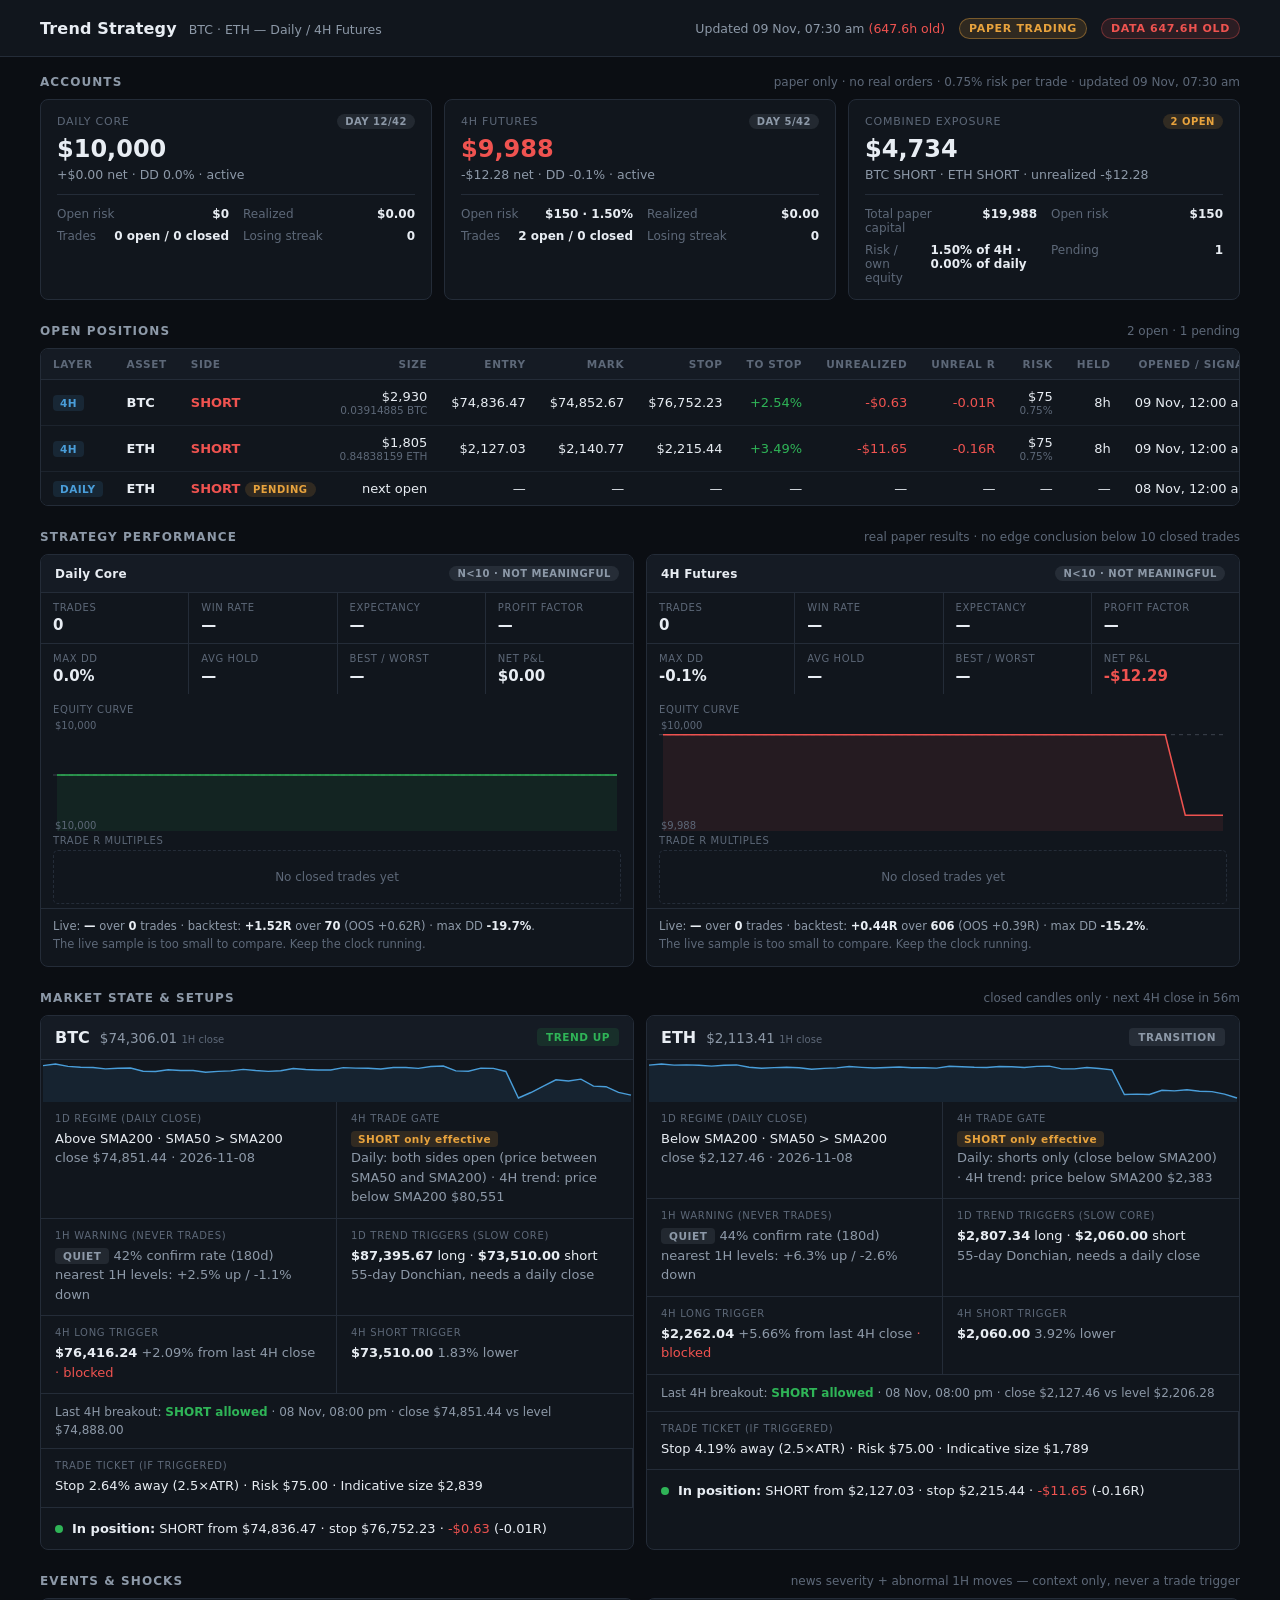
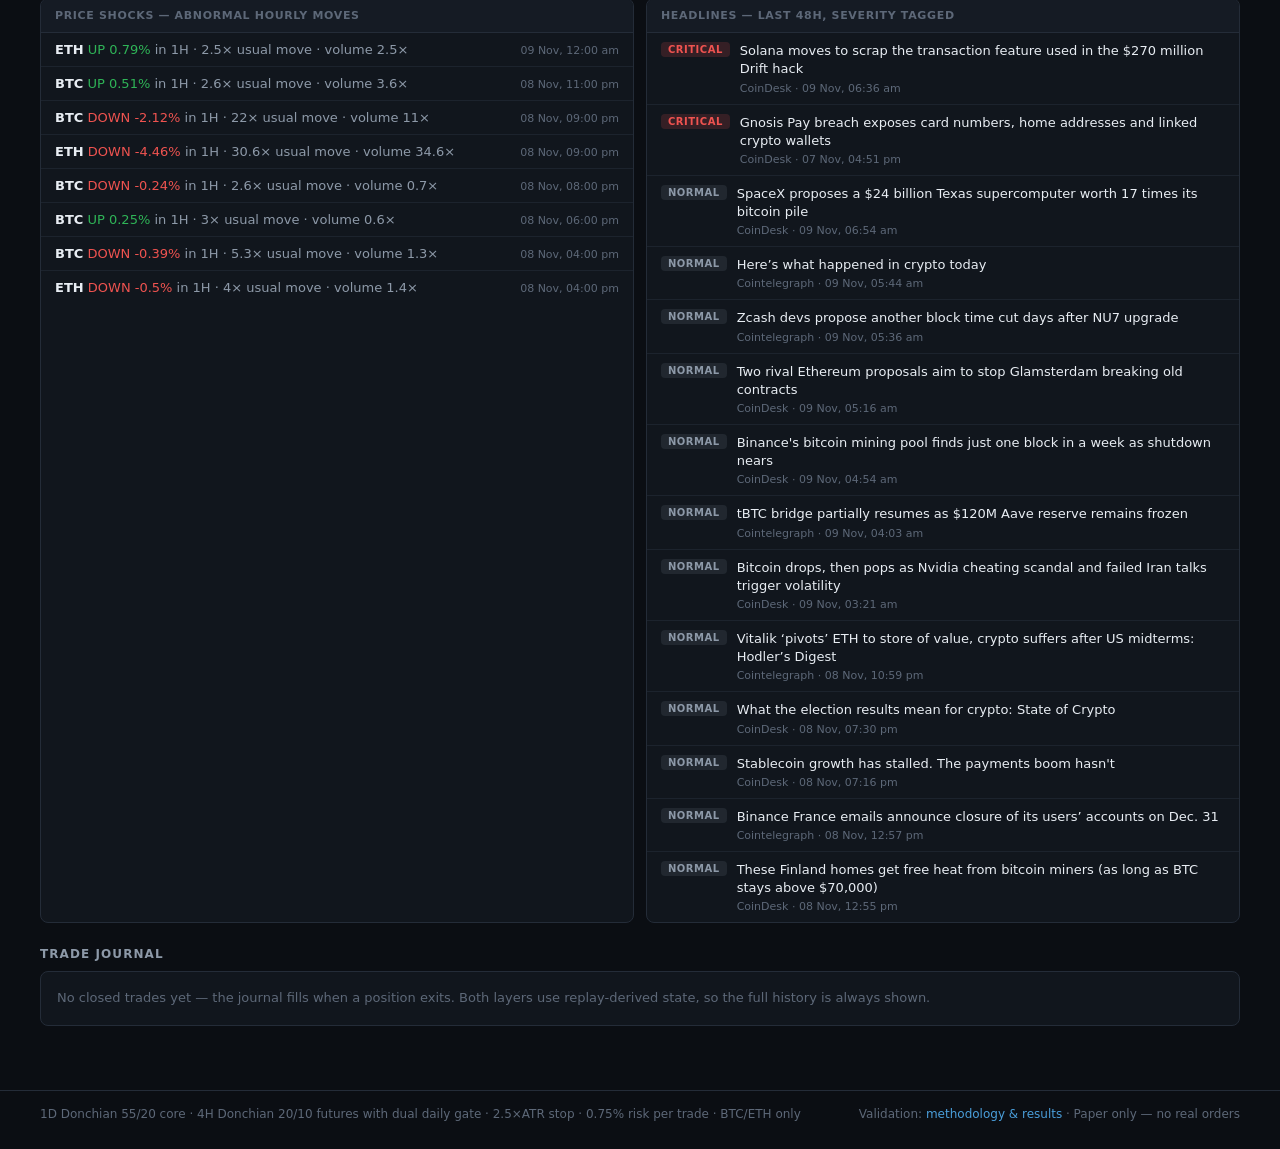
==== commit bc7cb31a: "dashboard: show risk as % of each sleeve, not pooled capital" ====
--- a/web/index.html
+++ b/web/index.html
@@ -256,15 +256,23 @@
   const notional = open.reduce((a, p) => a + (p.notionalUsd || 0), 0);
   const unreal = open.reduce((a, p) => a + liveUnreal(p).usd, 0);
   const risk = open.reduce((a, p) => a + (p.riskUsd || 0), 0);
-  const eq = (PREVIEW ? 0 : (D1 ? liveEquity(D1) : 0)) + (H4 ? liveEquity(H4) : 0);
+  const d1Eq = PREVIEW ? 0 : (D1 ? liveEquity(D1) : 0);
+  const h4Eq = H4 ? liveEquity(H4) : 0;
+  const d1Risk = PREVIEW ? 0 : (D1 ? D1.open.reduce((a, p) => a + (p.riskUsd || 0), 0) : 0);
+  const h4Risk = H4 ? H4.open.reduce((a, p) => a + (p.riskUsd || 0), 0) : 0;
+  const eq = d1Eq + h4Eq;
+  const riskTxt = [
+    h4Eq ? `${((h4Risk / h4Eq) * 100).toFixed(2)}% of 4H` : null,
+    d1Eq ? `${((d1Risk / d1Eq) * 100).toFixed(2)}% of daily` : null,
+  ].filter(Boolean).join(' · ') || '—';
   const combined = `<div class="acct">
     <div class="acct-head"><span class="name">Combined Exposure</span><span class="badge ${open.length ? 'badge-warn' : 'badge-check'}">${open.length ? open.length + ' open' : 'flat'}</span></div>
     <div class="eq">${open.length ? fmt$(notional) : 'Flat'}</div>
     <div class="net">${open.length ? open.map((p) => p.sym + ' ' + p.side).join(' · ') : 'No open risk'}${open.length ? ' · unrealized ' + fmt$(unreal, 2) : ''}</div>
     <div class="acct-grid2">
-      <div><span>Combined equity</span><b>${eq ? fmt$(eq) : '—'}</b></div>
+      <div><span>Total paper capital</span><b>${eq ? fmt$(eq) : '—'}</b></div>
       <div><span>Open risk</span><b>${fmt$(risk, 0)}</b></div>
-      <div><span>Risk / equity</span><b>${eq ? ((risk / eq) * 100).toFixed(2) + '%' : '—'}</b></div>
+      <div><span>Risk / own equity</span><b>${riskTxt}</b></div>
       <div><span>Pending</span><b>${allPending().length}</b></div>
     </div>
   </div>`;
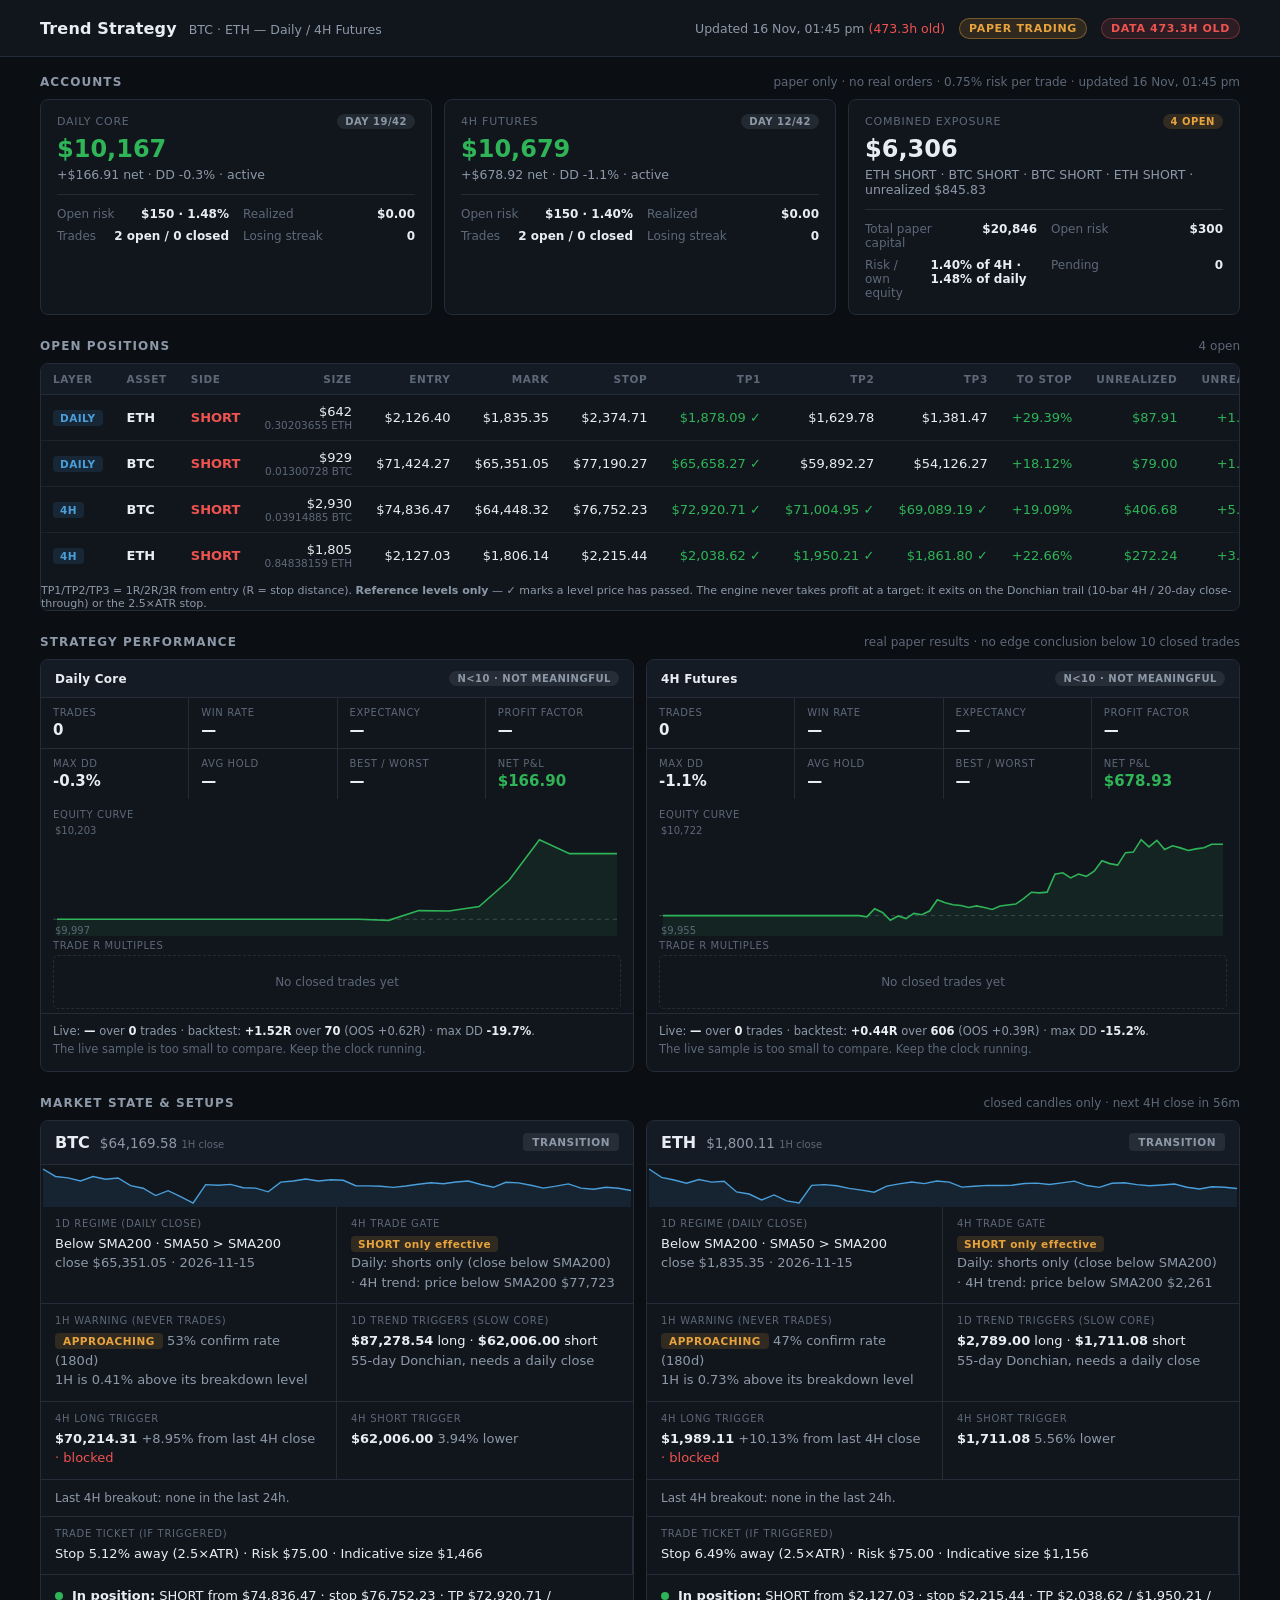
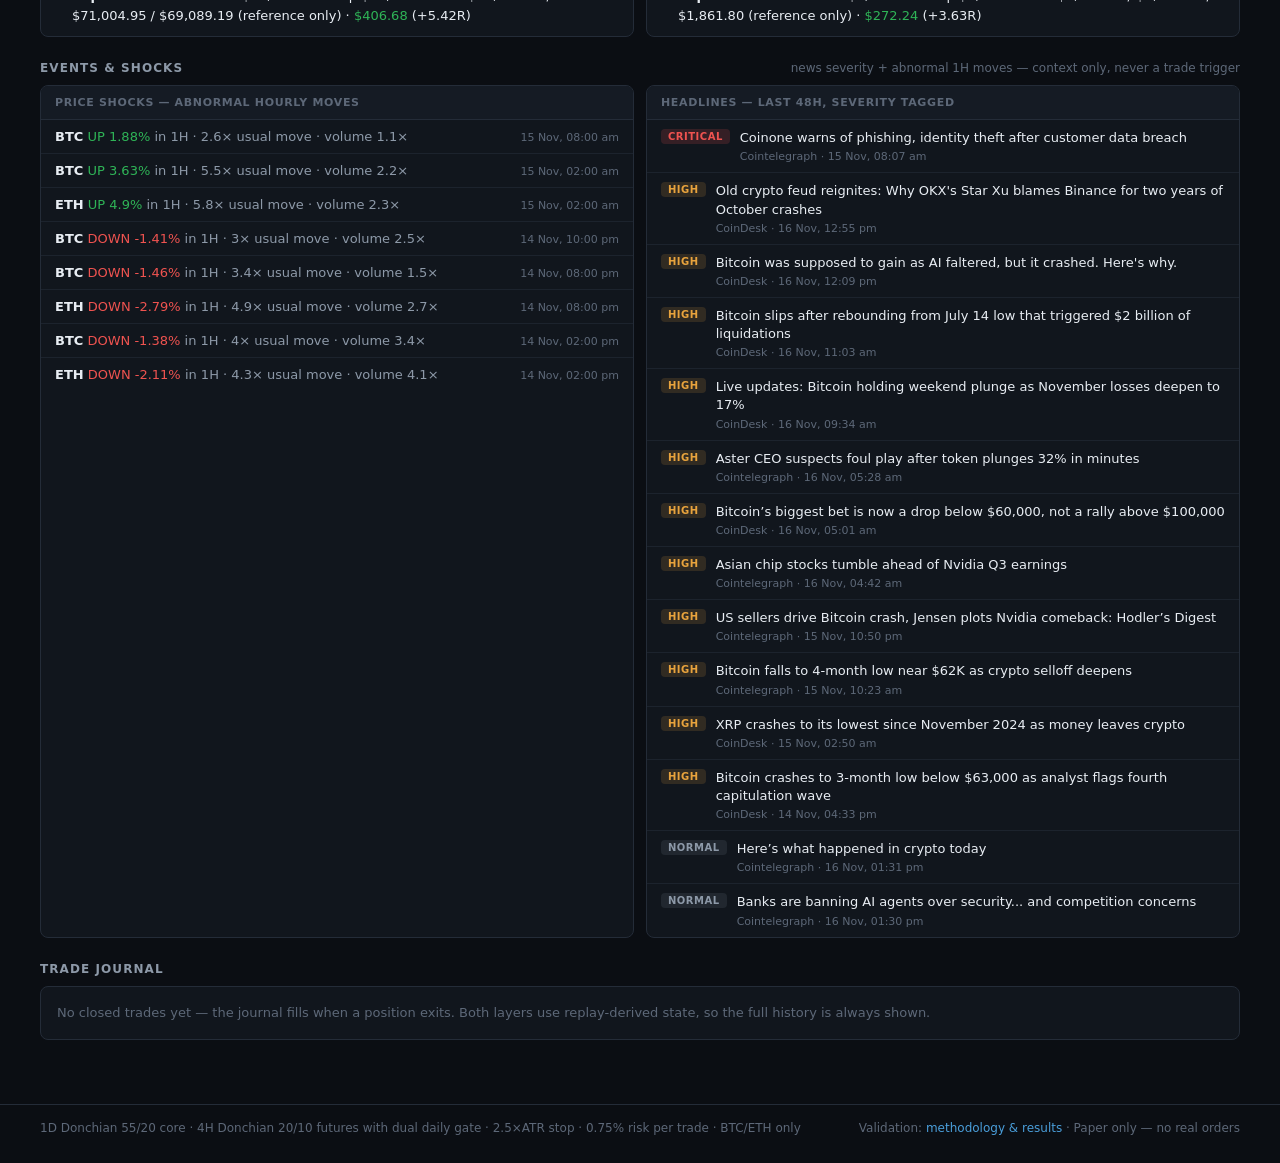
==== commit 3a08c399: "dashboard: display-only TP1/2/3 (1R/2R/3R) on open positions and coin cards" ====
--- a/web/index.html
+++ b/web/index.html
@@ -308,6 +308,14 @@
     const toStop = p.mark ? ((p.stop - p.mark) / p.mark) * 100 : null;
     const opened = when(p.openedAt);
     const held = holdTxt(p.holdHours);
+    // TP1/2/3 = 1R/2R/3R from entry (R = stop distance) — display only; the
+    // engine exits on the Donchian trail / ATR stop, never at a fixed target.
+    const r1 = Math.abs(p.stop - p.entry);
+    const tpCell = (n) => {
+      const v = p.side === 'LONG' ? p.entry + n * r1 : p.entry - n * r1;
+      const hit = p.mark ? (p.side === 'LONG' ? p.mark >= v : p.mark <= v) : false;
+      return `<td class="r${hit ? ' pos' : ''}">${fmt$(v, 2)}${hit ? ' ✓' : ''}</td>`;
+    };
     return `<tr>
       <td><span class="layer">${p.layer}</span></td>
       <td><b>${p.sym}</b></td>
@@ -316,6 +324,7 @@
       <td class="r">${fmt$(p.entry, 2)}</td>
       <td class="r">${fmt$(p.mark, 2)}${u.live ? '<span class="live-tag">LIVE</span>' : ''}</td>
       <td class="r">${fmt$(p.stop, 2)}</td>
+      ${tpCell(1)}${tpCell(2)}${tpCell(3)}
       <td class="r ${toStop < 0 ? 'neg' : 'pos'}">${toStop === null ? '—' : (toStop >= 0 ? '+' : '') + toStop.toFixed(2) + '%'}</td>
       <td class="r ${cls(u.usd)}">${fmt$(u.usd, 2)}</td>
       <td class="r ${cls(u.r)}">${fmtR(u.r)}</td>
@@ -330,14 +339,15 @@
       <td><b>${p.sym}</b></td>
       <td class="${p.side === 'LONG' ? 'side-long' : 'side-short'}">${p.side} <span class="badge badge-warn">pending</span></td>
       <td class="r">next open</td>
-      <td class="r">—</td><td class="r">—</td><td class="r">—</td><td class="r">—</td><td class="r">—</td><td class="r">—</td><td class="r">—</td><td class="r">—</td>
+      <td class="r">—</td><td class="r">—</td><td class="r">—</td><td class="r">—</td><td class="r">—</td><td class="r">—</td><td class="r">—</td><td class="r">—</td><td class="r">—</td><td class="r">—</td><td class="r">—</td>
       <td class="r">${when(p.signalAt)}</td>
     </tr>`).join('');
 
   $('openPositions').innerHTML = `<table>
-    <tr><th>Layer</th><th>Asset</th><th>Side</th><th class="r">Size</th><th class="r">Entry</th><th class="r">Mark</th><th class="r">Stop</th><th class="r">To stop</th><th class="r">Unrealized</th><th class="r">Unreal R</th><th class="r">Risk</th><th class="r">Held</th><th class="r">Opened / signal</th></tr>
+    <tr><th>Layer</th><th>Asset</th><th>Side</th><th class="r">Size</th><th class="r">Entry</th><th class="r">Mark</th><th class="r">Stop</th><th class="r">TP1</th><th class="r">TP2</th><th class="r">TP3</th><th class="r">To stop</th><th class="r">Unrealized</th><th class="r">Unreal R</th><th class="r">Risk</th><th class="r">Held</th><th class="r">Opened / signal</th></tr>
     ${rows}${pend}
-  </table>`;
+  </table>
+  <div class="muted" style="font-size:11px;margin-top:6px">TP1/TP2/TP3 = 1R/2R/3R from entry (R = stop distance). <b>Reference levels only</b> — ✓ marks a level price has passed. The engine never takes profit at a target: it exits on the Donchian trail (10-bar 4H / 20-day close-through) or the 2.5×ATR stop.</div>`;
 }
 
 function flatHtml() {
@@ -539,7 +549,10 @@
     let verdict, vcls;
     if (inTrade) {
       const u = liveUnreal(inTrade);
-      verdict = `<b>In position:</b> ${inTrade.side} from ${fmt$(inTrade.entry, 2)} · stop ${fmt$(inTrade.stop, 2)} · <span class="${cls(u.usd)}">${fmt$(u.usd, 2)}</span> (${fmtR(u.r)})`;
+      // display-only TPs at 1R/2R/3R from entry (R = stop distance)
+      const r1 = Math.abs(inTrade.stop - inTrade.entry);
+      const tp = (n) => fmt$(inTrade.side === 'LONG' ? inTrade.entry + n * r1 : inTrade.entry - n * r1, 2);
+      verdict = `<b>In position:</b> ${inTrade.side} from ${fmt$(inTrade.entry, 2)} · stop ${fmt$(inTrade.stop, 2)} · TP ${tp(1)} / ${tp(2)} / ${tp(3)} (reference only) · <span class="${cls(u.usd)}">${fmt$(u.usd, 2)}</span> (${fmtR(u.r)})`;
       vcls = 'trade';
     } else {
       const longLine = `Long: 4H close &gt; ${fmt$(s.longTrigger, 2)} (+${s.pctToLong}%) — entry rule <b class="${allowLong ? 'pos' : 'neg'}">${allowLong ? 'open' : 'blocked'}</b>`;
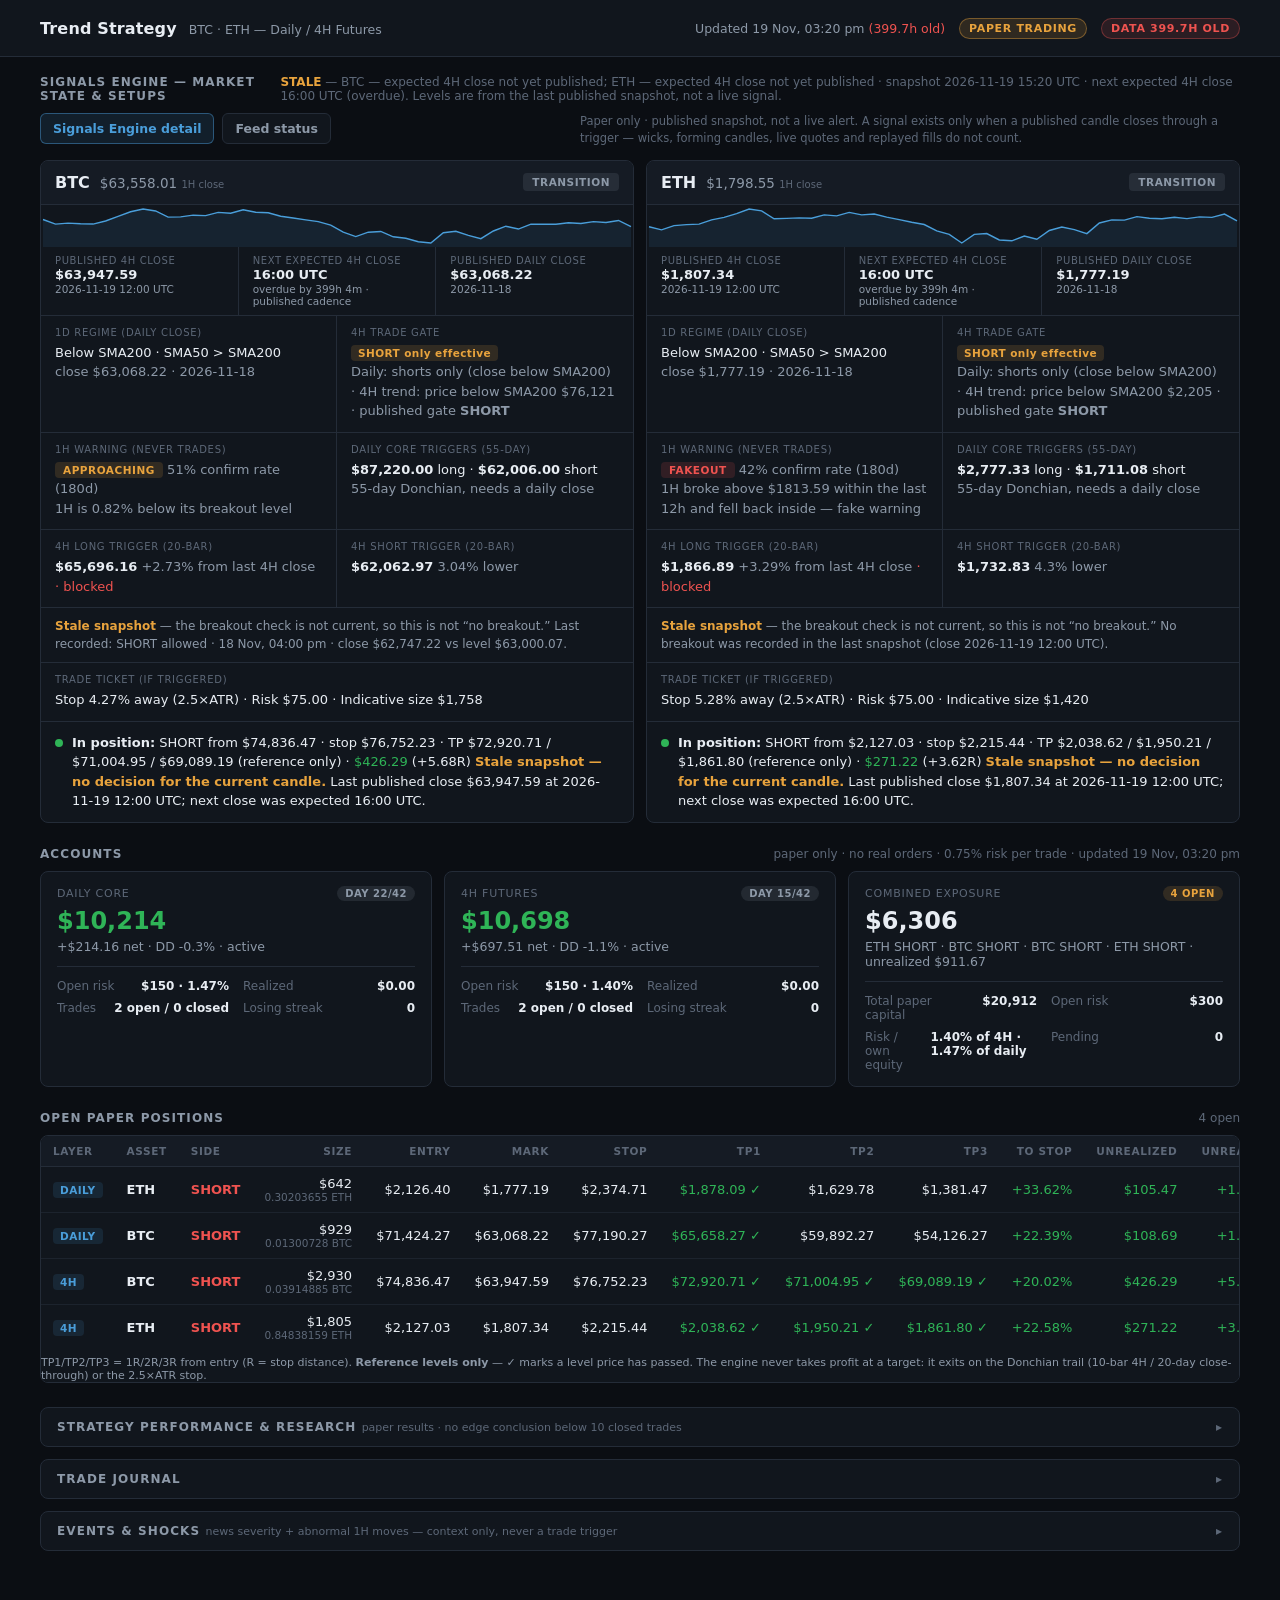
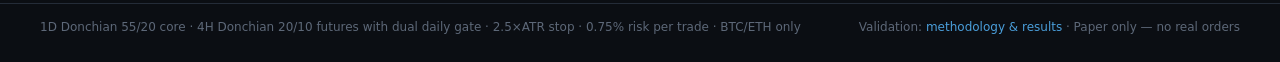
==== commit bdc19a22: "Make homepage signal-first: Signals Engine above accounts, published-candle freshness, collapsible r" ====
--- a/web/index.html
+++ b/web/index.html
@@ -122,7 +122,41 @@
   .panel-head { padding: 10px 14px; background: var(--panel-2); border-bottom: 1px solid var(--border); font-size: 11px; letter-spacing: .06em; text-transform: uppercase; color: var(--faint); font-weight: 600; }
   .spark { width: 100%; height: 42px; display: block; }
   .preview-banner { max-width: 1240px; margin: 12px auto 0; padding: 10px 14px; border-radius: 8px; background: rgba(232,163,61,.12); border: 1px solid rgba(232,163,61,.45); color: var(--amber); font-size: 13px; line-height: 1.5; }
+  /* signals-first engine strip */
+  .engine-bar { display: flex; align-items: flex-start; justify-content: space-between; gap: 12px; flex-wrap: wrap; margin-bottom: 12px; }
+  .engine-links { display: flex; gap: 8px; flex-wrap: wrap; }
+  .btn { display: inline-flex; align-items: center; font-size: 12.5px; font-weight: 600; padding: 7px 12px; border-radius: 6px; border: 1px solid rgba(74,158,218,.45); background: rgba(74,158,218,.12); color: var(--blue); }
+  .btn:hover { background: rgba(74,158,218,.2); }
+  .btn-alt { border-color: var(--border); background: var(--panel); color: var(--muted); }
+  .btn-alt:hover { background: var(--panel-2); color: var(--text); }
+  .engine-note { font-size: 11.5px; color: var(--faint); line-height: 1.5; max-width: 660px; }
+  .status-ok { color: var(--green); font-weight: 700; }
+  .status-warn { color: var(--amber); font-weight: 700; }
+  .status-bad { color: var(--red); font-weight: 700; }
+  .candle-strip { display: grid; grid-template-columns: repeat(3, 1fr); gap: 1px; background: var(--border); border-bottom: 1px solid var(--border); }
+  .candle-strip > div { background: var(--panel); padding: 8px 14px; }
+  .candle-strip span { display: block; font-size: 10px; letter-spacing: .06em; text-transform: uppercase; color: var(--faint); }
+  .candle-strip b { font-size: 13px; font-weight: 600; font-variant-numeric: tabular-nums; }
+  .candle-strip .sub { font-size: 10.5px; letter-spacing: 0; text-transform: none; color: var(--muted); margin-top: 1px; }
+  /* collapsible research / journal / events */
+  details.collapsible { border: 1px solid var(--border); border-radius: 8px; background: var(--panel); margin-bottom: 12px; }
+  details.collapsible > summary { list-style: none; cursor: pointer; padding: 12px 16px; display: flex; align-items: center; justify-content: space-between; gap: 12px; font-size: 12px; font-weight: 700; letter-spacing: .09em; text-transform: uppercase; color: var(--muted); }
+  details.collapsible > summary::-webkit-details-marker { display: none; }
+  details.collapsible > summary::after { content: '▸'; color: var(--faint); font-size: 12px; }
+  details.collapsible[open] > summary::after { content: '▾'; }
+  details.collapsible[open] > summary { border-bottom: 1px solid var(--border); }
+  details.collapsible > summary:focus-visible { outline: 2px solid var(--blue); outline-offset: -2px; }
+  .collapsible-body { padding: 14px 16px 6px; }
+  .collapsible-body .table-card { border: none; }
+  .collapsible-note { font-size: 11px; font-weight: 400; letter-spacing: 0; text-transform: none; color: var(--faint); }
   body.preview #marketSection, body.preview #eventsSection { display: none; }
+  @media (max-width: 640px) {
+    .candle-strip { grid-template-columns: 1fr; }
+    .engine-bar { flex-direction: column; }
+    .topbar-in { height: auto; padding: 10px 16px; flex-wrap: wrap; gap: 8px; }
+    .brand span { display: none; }
+    .top-right { gap: 10px; font-size: 11.5px; }
+  }
   footer { border-top: 1px solid var(--border); color: var(--faint); font-size: 12px; }
   .foot-in { max-width: 1240px; margin: 0 auto; padding: 16px 20px 28px; display: flex; justify-content: space-between; gap: 20px; flex-wrap: wrap; }
   @media (max-width: 760px) {
@@ -144,39 +178,56 @@
 <div id="previewBanner" class="preview-banner" hidden></div>
 
 <main>
+  <section id="marketSection">
+    <div class="sec-head">
+      <h2>Signals Engine — Market State &amp; Setups</h2>
+      <span class="note" id="nextClose">checking published data…</span>
+    </div>
+    <div class="engine-bar">
+      <div class="engine-links">
+        <a class="btn" href="signals.html">Signals Engine detail</a>
+        <a class="btn btn-alt" href="signal-status.html">Feed status</a>
+      </div>
+      <div class="engine-note">Paper only · published snapshot, not a live alert. A signal exists only when a published candle closes through a trigger — wicks, forming candles, live quotes and replayed fills do not count.</div>
+    </div>
+    <div class="coin-grid" id="coinCards"><div class="empty">Loading market state…</div></div>
+  </section>
+
   <section id="accountsSection">
     <div class="sec-head"><h2>Accounts</h2><span class="note" id="accountNote">paper only · no real orders · 0.75% risk per trade</span></div>
     <div class="acct-grid" id="accountCards"><div class="empty">Loading accounts…</div></div>
   </section>
 
   <section id="positionsSection">
-    <div class="sec-head"><h2>Open Positions</h2><span class="note" id="openCount"></span></div>
+    <div class="sec-head"><h2>Open Paper Positions</h2><span class="note" id="openCount"></span></div>
     <div class="table-card table-scroll" id="openPositions"><div class="empty">Loading…</div></div>
     <div id="flatState" class="flat" hidden></div>
   </section>
 
-  <section id="performanceSection">
-    <div class="sec-head"><h2>Strategy Performance</h2><span class="note">real paper results · no edge conclusion below 10 closed trades</span></div>
-    <div class="perf-grid" id="perfGrid"><div class="empty">Loading performance…</div></div>
-  </section>
-
-  <section id="marketSection">
-    <div class="sec-head"><h2>Market State &amp; Setups</h2><span class="note" id="nextClose">closed candles only</span></div>
-    <div class="coin-grid" id="coinCards"><div class="empty">Loading market state…</div></div>
-  </section>
-
-  <section id="eventsSection">
-    <div class="sec-head"><h2>Events &amp; Shocks</h2><span class="note">news severity + abnormal 1H moves — context only, never a trade trigger</span></div>
-    <div class="event-grid">
-      <div class="table-card" id="shockPanel"><div class="empty">Loading shocks…</div></div>
-      <div class="table-card" id="newsPanel"><div class="empty">Loading headlines…</div></div>
-    </div>
-  </section>
-
-  <section id="journalSection">
-    <div class="sec-head"><h2>Trade Journal</h2><span class="note" id="journalCount"></span></div>
-    <div class="table-card table-scroll" id="journal"><div class="empty">No closed trades yet — the journal fills when a position exits.</div></div>
-  </section>
+  <details class="collapsible" id="performanceSection">
+    <summary><span>Strategy Performance &amp; Research <span class="collapsible-note">paper results · no edge conclusion below 10 closed trades</span></span></summary>
+    <div class="collapsible-body">
+      <div class="perf-grid" id="perfGrid"><div class="empty">Loading performance…</div></div>
+      <div class="faint" style="font-size:11.5px;padding:10px 2px 12px">Backtest references and methodology: <a href="https://github.com/jaybird0492-rgb/market-dashboard/blob/main/analysis/V2_VALIDATION.md" target="_blank" rel="noopener">V2 validation report</a> · <a href="https://github.com/jaybird0492-rgb/market-dashboard/blob/main/analysis/SIGNAL_REPORT.md" target="_blank" rel="noopener">signal report</a>.</div>
+    </div>
+  </details>
+
+  <details class="collapsible" id="journalSection">
+    <summary><span>Trade Journal <span class="collapsible-note" id="journalCount"></span></span></summary>
+    <div class="collapsible-body">
+      <div class="table-card table-scroll" id="journal"><div class="empty">No closed trades yet — the journal fills when a position exits.</div></div>
+    </div>
+  </details>
+
+  <details class="collapsible" id="eventsSection">
+    <summary><span>Events &amp; Shocks <span class="collapsible-note">news severity + abnormal 1H moves — context only, never a trade trigger</span></span></summary>
+    <div class="collapsible-body">
+      <div class="event-grid">
+        <div class="table-card" id="shockPanel"><div class="empty">Loading shocks…</div></div>
+        <div class="table-card" id="newsPanel"><div class="empty">Loading headlines…</div></div>
+      </div>
+    </div>
+  </details>
 </main>
 
 <footer>
@@ -205,6 +256,66 @@
 
 let D1 = null, H4 = null, SIG = null, EV = null;
 const LIVE = {}; // symbol -> browser-fetched price (display only)
+const MS_4H = 144e5, MS_DAY = 864e5;
+const SNAP_STALE_MS = 2 * 36e5;      // published snapshot older than this = stale
+const CANDLE_GRACE_MS = 15 * 6e4;    // grace after an expected 4H close before calling it overdue
+let FEED = null;
+
+/* ---------- published-data freshness ----------
+   Currency is judged from published candle timestamps, never from the browser
+   clock or a live quote alone. Three distinct states:
+     CURRENT     — latest expected close is published and the snapshot is fresh
+     STALE       — a published candle is overdue, or the snapshot is >2h old
+     UNAVAILABLE — feed/fields/timestamps missing or invalid (NOT "no breakout") */
+const stampUTC = (ms) => Number.isFinite(ms) ? new Date(ms).toISOString().slice(0, 16).replace('T', ' ') + ' UTC' : '—';
+const stampHM = (ms) => Number.isFinite(ms) ? new Date(ms).toISOString().slice(11, 16) + ' UTC' : '—';
+
+function feedState() {
+  if (!SIG || !Array.isArray(SIG.coins) || !SIG.coins.length) {
+    return { state: 'UNAVAILABLE', reason: 'signals.json is not published', coins: [], snapT: NaN, now: Date.now() };
+  }
+  const snapT = Date.parse(SIG.updatedAt);
+  const now = Date.now();
+  const coins = SIG.coins.map((c) => {
+    const s = c && c.setup4h, x = c && c.context1d;
+    const complete = !!(s && x
+      && Number.isFinite(s.longTrigger) && Number.isFinite(s.shortTrigger) && Number.isFinite(s.price) && s.gateAllows
+      && Number.isFinite(x.longTrigger) && Number.isFinite(x.shortTrigger) && Number.isFinite(x.price));
+    if (!complete) return { sym: c && c.sym, state: 'UNAVAILABLE', reason: 'snapshot is missing trigger or gate fields' };
+    const barOpen = Date.parse(s.asOf);
+    if (!Number.isFinite(barOpen) || !Number.isFinite(snapT)) {
+      return { sym: c.sym, state: 'UNAVAILABLE', reason: 'missing published candle timestamp' };
+    }
+    const close = barOpen + MS_4H, next = close + MS_4H;
+    if (close > now) return { sym: c.sym, state: 'UNAVAILABLE', reason: 'published candle timestamp is in the future', close, next };
+    if (snapT > now) return { sym: c.sym, state: 'UNAVAILABLE', reason: 'snapshot timestamp is in the future', close, next };
+    if (now >= next + CANDLE_GRACE_MS) return { sym: c.sym, state: 'STALE', reason: 'expected 4H close not yet published', close, next };
+    if (now - snapT > SNAP_STALE_MS) return { sym: c.sym, state: 'STALE', reason: 'snapshot is more than 2h old', close, next };
+    return { sym: c.sym, state: 'CURRENT', close, next };
+  });
+  const state = coins.some((c) => c.state === 'UNAVAILABLE') ? 'UNAVAILABLE'
+    : coins.some((c) => c.state === 'STALE') ? 'STALE' : 'CURRENT';
+  return { state, coins, snapT, now };
+}
+
+function engineStatusText(f) {
+  if (!f || f.state === 'UNAVAILABLE') {
+    const why = (f && f.coins || []).filter((c) => c.state === 'UNAVAILABLE').map((c) => c.sym + ': ' + c.reason).join('; ')
+      || (f && f.reason) || 'signal feed unavailable';
+    return '<span class="status-bad">UNAVAILABLE</span> — ' + esc(why) + '. This is not &ldquo;no breakout&rdquo;: no decision was published.';
+  }
+  const nexts = f.coins.filter((c) => Number.isFinite(c.next)).map((c) => c.next);
+  const next = nexts.length ? Math.min(...nexts) : NaN;
+  const due = next - f.now;
+  const cadence = 'next expected 4H close ' + stampHM(next) + ' (' + (due > 0 ? 'in ' + timeUntil(due) : 'overdue') + ')';
+  const base = 'snapshot ' + stampUTC(f.snapT) + ' · ' + cadence;
+  if (f.state === 'STALE') {
+    const stale = f.coins.filter((c) => c.state === 'STALE').map((c) => c.sym + ' — ' + c.reason).join('; ');
+    return '<span class="status-warn">STALE</span> — ' + esc(stale) + ' · ' + base + '. Levels are from the last published snapshot, not a live signal.';
+  }
+  return '<span class="status-ok">CURRENT</span> — ' + f.coins.length + '/' + f.coins.length + ' coins on the latest published 4H close · ' + base;
+}
+
 
 function liveUnreal(p) {
   const px = LIVE[p.sym];
@@ -357,7 +468,7 @@
   }).join('') : '';
   return `<div class="flat-title"><b>Flat — no open risk.</b></div>
     <div class="muted">Both paper accounts are in cash. Nothing is at risk right now.</div>
-    <div class="muted" style="margin-top:6px">Next 4H decision in <b id="flatNext">${next4hTxt()}</b>. A position opens only after a closed 4H candle breaks its trigger; fills happen at the next bar open.</div>
+    <div class="muted" style="margin-top:6px">Next published 4H decision: <b>${nextDecisionTxt()}</b>. A position opens only after a published 4H candle closes through its trigger; fills happen at the next bar open.</div>
     ${trig ? `<table><tr><th>Asset</th><th class="r">Long trigger</th><th class="r">Short trigger</th><th class="r">Allowed</th></tr>${trig}</table>` : ''}`;
 }
 
@@ -526,75 +637,119 @@
   const h = Math.floor(ms / 36e5), m = Math.round((ms % 36e5) / 6e4);
   return (h ? h + 'h ' : '') + m + 'm';
 }
-function next4hTxt() {
-  const next = Math.ceil(Date.now() / 144e5) * 144e5;
-  return timeUntil(next - Date.now());
+function nextDecisionTxt() {
+  if (!SIG || !Array.isArray(SIG.coins)) return 'unavailable — no published snapshot';
+  const f = feedState();
+  const c = f.coins.find((x) => Number.isFinite(x.next));
+  if (!c) return 'unavailable';
+  const due = c.next - Date.now();
+  return stampHM(c.next) + (due > 0 ? ' (in ' + timeUntil(due) + ')' : ' (overdue — snapshot stale)');
 }
 function renderCoins() {
-  if (!SIG) { $('coinCards').innerHTML = '<div class="empty">Signal feed unavailable.</div>'; return; }
-  $('coinCards').innerHTML = SIG.coins.map((c) => {
-    const x = c.context1d, s = c.setup4h, w = c.warning1h;
-    const regime = x.regime === 'TREND UP' ? ['r-up', 'Trend Up'] : x.regime === 'TREND DOWN' ? ['r-dn', 'Trend Down'] : ['r-tr', 'Transition'];
-    const warnCls = { BREAKOUT: 'w-break', FAKEOUT: 'w-fake', APPROACHING: 'w-appr', QUIET: 'w-quiet' }[w.state] || 'w-quiet';
-    const inTrade = (H4 && H4.open.find((p) => p.sym === c.sym)) || (D1 && D1.open.find((p) => p.sym === c.sym));
-    const allowLong = !!s.longAllowed, allowShort = !!s.shortAllowed;
-    const gateBoth = allowLong && allowShort;
-    const gateLabel = gateBoth ? 'BOTH sides' : allowLong ? 'LONG only' : allowShort ? 'SHORT only' : 'NONE';
-    const gateCls = gateBoth ? 'gate-both' : (allowLong || allowShort) ? 'gate-one' : 'gate-none';
-    const dailyTxt = s.gateAllows === 'BOTH' ? 'both sides open (price between SMA50 and SMA200)'
-      : s.gateAllows === 'LONG' ? 'longs only (close above SMA50)'
-        : s.gateAllows === 'SHORT' ? 'shorts only (close below SMA200)' : 'no side open';
-    const livePx = (c.series1h && c.series1h.length) ? c.series1h[c.series1h.length - 1] : x.price;
-
-    let verdict, vcls;
-    if (inTrade) {
-      const u = liveUnreal(inTrade);
-      // display-only TPs at 1R/2R/3R from entry (R = stop distance)
-      const r1 = Math.abs(inTrade.stop - inTrade.entry);
-      const tp = (n) => fmt$(inTrade.side === 'LONG' ? inTrade.entry + n * r1 : inTrade.entry - n * r1, 2);
-      verdict = `<b>In position:</b> ${inTrade.side} from ${fmt$(inTrade.entry, 2)} · stop ${fmt$(inTrade.stop, 2)} · TP ${tp(1)} / ${tp(2)} / ${tp(3)} (reference only) · <span class="${cls(u.usd)}">${fmt$(u.usd, 2)}</span> (${fmtR(u.r)})`;
-      vcls = 'trade';
+  FEED = feedState();
+  $('nextClose').innerHTML = engineStatusText(FEED);
+  const coins = (SIG && Array.isArray(SIG.coins)) ? SIG.coins : [];
+  if (!coins.length) {
+    $('coinCards').innerHTML = `<div class="flat"><div class="flat-title"><b>Signals Engine — UNAVAILABLE.</b></div>
+      <div class="muted">No published signal snapshot. There is no decision for the current 4H candle; this is not &ldquo;no breakout.&rdquo; Check the <a href="signal-status.html">feed status</a>.</div></div>`;
+    return;
+  }
+  $('coinCards').innerHTML = coins.map((c) => cardHtml(c, FEED.coins.find((f) => f.sym === c.sym))).join('');
+  drawSparks();
+}
+
+function cardHtml(c, f) {
+  const x = c.context1d || {}, s = c.setup4h || {}, w = c.warning1h || {};
+  const state = f ? f.state : 'UNAVAILABLE';
+  const regime = x.regime === 'TREND UP' ? ['r-up', 'Trend Up'] : x.regime === 'TREND DOWN' ? ['r-dn', 'Trend Down'] : ['r-tr', 'Transition'];
+
+  if (state === 'UNAVAILABLE') {
+    return `<div class="coin">
+      <div class="coin-head"><div class="coin-id"><span class="sym">${c.sym}</span><span class="px faint" style="font-size:11px">no published candle</span></div><span class="regime ${regime[0]}">${regime[1]}</span></div>
+      <div class="verdict blocked"><span class="dot"></span><span><b>UNAVAILABLE — ${esc((f && f.reason) || 'snapshot is incomplete')}.</b> The feed provides no decision for this coin. This is not &ldquo;no breakout.&rdquo; See the <a href="signals.html">Signals Engine detail</a> and <a href="signal-status.html">feed status</a>.</span></div>
+    </div>`;
+  }
+
+  const inTrade = (H4 && H4.open.find((p) => p.sym === c.sym)) || (D1 && D1.open.find((p) => p.sym === c.sym));
+  const allowLong = !!s.longAllowed, allowShort = !!s.shortAllowed;
+  const gateBoth = allowLong && allowShort;
+  const gateLabel = gateBoth ? 'BOTH sides' : allowLong ? 'LONG only' : allowShort ? 'SHORT only' : 'NONE';
+  const gateCls = gateBoth ? 'gate-both' : (allowLong || allowShort) ? 'gate-one' : 'gate-none';
+  const dailyTxt = s.gateAllows === 'BOTH' ? 'both sides open (price between SMA50 and SMA200)'
+    : s.gateAllows === 'LONG' ? 'longs only (close above SMA50)'
+      : s.gateAllows === 'SHORT' ? 'shorts only (close below SMA200)' : 'no side open';
+  const livePx = (c.series1h && c.series1h.length) ? c.series1h[c.series1h.length - 1] : x.price;
+  const closeT = f.close, nextT = f.next;
+  const due = nextT - Date.now();
+  const nextTxt = due > 0 ? 'in ' + timeUntil(due) : 'overdue by ' + timeUntil(-due);
+  const feedTxt = stampHM(nextT) + ' (' + nextTxt + ')';
+
+  let verdict, vcls;
+  if (inTrade) {
+    const u = liveUnreal(inTrade);
+    // display-only TPs at 1R/2R/3R from entry (R = stop distance)
+    const r1 = Math.abs(inTrade.stop - inTrade.entry);
+    const tp = (n) => fmt$(inTrade.side === 'LONG' ? inTrade.entry + n * r1 : inTrade.entry - n * r1, 2);
+    verdict = `<b>In position:</b> ${inTrade.side} from ${fmt$(inTrade.entry, 2)} · stop ${fmt$(inTrade.stop, 2)} · TP ${tp(1)} / ${tp(2)} / ${tp(3)} (reference only) · <span class="${cls(u.usd)}">${fmt$(u.usd, 2)}</span> (${fmtR(u.r)})`;
+    vcls = 'trade';
+    if (state === 'STALE') {
+      verdict += ` <span class="status-warn">Stale snapshot — no decision for the current candle.</span> Last published close ${fmt$(s.price, 2)} at ${stampUTC(closeT)}; next close was expected ${stampHM(nextT)}.`;
+    }
+  } else if (state === 'STALE') {
+    verdict = `<b>No decision for the current candle — published data is stale.</b> Last published 4H close ${fmt$(s.price, 2)} at ${stampUTC(closeT)}; the next close was expected at ${stampHM(nextT)}. The levels on this card are the last published snapshot, not a live signal. This is not &ldquo;no breakout.&rdquo;`;
+    vcls = 'blocked';
+  } else {
+    const longLine = `Long: 4H close &gt; ${fmt$(s.longTrigger, 2)} (+${s.pctToLong}%) — entry rule <b class="${allowLong ? 'pos' : 'neg'}">${allowLong ? 'open' : 'blocked'}</b>`;
+    const shortLine = `Short: 4H close &lt; ${fmt$(s.shortTrigger, 2)} (${s.pctToShort}% lower) — entry rule <b class="${allowShort ? 'pos' : 'neg'}">${allowShort ? 'open' : 'blocked'}</b>`;
+    if (w.state === 'BREAKOUT') {
+      const dir = w.dir, trig = dir === 1 ? s.longTrigger : s.shortTrigger;
+      const ok = dir === 1 ? allowLong : allowShort;
+      const blockers = dir === 1
+        ? [!s.dailyLong ? 'daily gate' : null, !s.nativeLong ? `4H SMA200 filter (${fmt$(s.sma200_4h, 0)} is ${s.pctTo4hSma200}% above price)` : null].filter(Boolean).join(' + ')
+        : [!s.dailyShort ? 'daily gate' : null, !s.nativeShort ? `4H SMA200 filter (${fmt$(s.sma200_4h, 0)} is ${Math.abs(s.pctTo4hSma200)}% below price)` : null].filter(Boolean).join(' + ');
+      const head = ok
+        ? `<b>${dir === 1 ? 'Long' : 'Short'} setup building.</b> 1H ${dir === 1 ? 'broke above' : 'broke below'} its 20-bar range; the trade fires only if the current 4H candle closes ${dir === 1 ? 'above' : 'below'} ${fmt$(trig, 2)}. `
+        : `<b>1H ${dir === 1 ? 'breakout' : 'breakdown'} cannot become a trade — blocked by the ${blockers}.</b> The 1H move is real, but the 4H entry rule still says no. `;
+      verdict = head + longLine + ' · ' + shortLine + `. Next expected 4H close ${feedTxt}.`;
+      vcls = ok ? 'wait' : 'blocked';
     } else {
-      const longLine = `Long: 4H close &gt; ${fmt$(s.longTrigger, 2)} (+${s.pctToLong}%) — entry rule <b class="${allowLong ? 'pos' : 'neg'}">${allowLong ? 'open' : 'blocked'}</b>`;
-      const shortLine = `Short: 4H close &lt; ${fmt$(s.shortTrigger, 2)} (${s.pctToShort}% lower) — entry rule <b class="${allowShort ? 'pos' : 'neg'}">${allowShort ? 'open' : 'blocked'}</b>`;
-      if (w.state === 'BREAKOUT') {
-        const dir = w.dir, trig = dir === 1 ? s.longTrigger : s.shortTrigger;
-        const ok = dir === 1 ? allowLong : allowShort;
-        const blockers = dir === 1
-          ? [!s.dailyLong ? 'daily gate' : null, !s.nativeLong ? `4H SMA200 filter (${fmt$(s.sma200_4h, 0)} is ${s.pctTo4hSma200}% above price)` : null].filter(Boolean).join(' + ')
-          : [!s.dailyShort ? 'daily gate' : null, !s.nativeShort ? `4H SMA200 filter (${fmt$(s.sma200_4h, 0)} is ${Math.abs(s.pctTo4hSma200)}% below price)` : null].filter(Boolean).join(' + ');
-        const head = ok
-          ? `<b>${dir === 1 ? 'Long' : 'Short'} setup building.</b> 1H ${dir === 1 ? 'broke above' : 'broke below'} its 20-bar range; the trade fires only if the current 4H candle closes ${dir === 1 ? 'above' : 'below'} ${fmt$(trig, 2)}. `
-          : `<b>1H ${dir === 1 ? 'breakout' : 'breakdown'} cannot become a trade — blocked by the ${blockers}.</b> The 1H move is real, but the 4H entry rule still says no. `;
-        verdict = head + longLine + ' · ' + shortLine + `. Next 4H close in ${next4hTxt()}.`;
-        vcls = ok ? 'wait' : 'blocked';
-      } else {
-        verdict = `<b>No trade yet — waiting for a 4H close.</b> ${longLine} · ${shortLine}. Nothing fires mid-candle; next decision in ${next4hTxt()}.`;
-        vcls = 'wait';
-      }
+      verdict = `<b>No trade yet — waiting for a published 4H close.</b> ${longLine} · ${shortLine}. Nothing fires mid-candle; next expected close ${feedTxt}.`;
+      vcls = 'wait';
     }
-
-    const lb = s.lastBreakout;
-    const lbHtml = lb
+  }
+
+  const lb = s.lastBreakout;
+  const lbHtml = state === 'STALE'
+    ? `<b class="status-warn">Stale snapshot</b> — the breakout check is not current, so this is not &ldquo;no breakout.&rdquo; ` +
+      (lb ? `Last recorded: ${lb.dir} ${lb.allowed ? 'allowed' : 'blocked'} · ${when(lb.at)} · close ${fmt$(lb.close, 2)} vs level ${fmt$(lb.level, 2)}.`
+        : `No breakout was recorded in the last snapshot (close ${stampUTC(closeT)}).`)
+    : lb
       ? `Last 4H breakout: <b class="${lb.allowed ? 'pos' : 'neg'}">${lb.dir} ${lb.allowed ? 'allowed' : 'BLOCKED by ' + (lb.blockedBy || 'rule')}</b> · ${when(lb.at)} · close ${fmt$(lb.close, 2)} vs level ${fmt$(lb.level, 2)}`
-      : 'Last 4H breakout: none in the last 24h.';
-
-    return `<div class="coin">
-      <div class="coin-head"><div class="coin-id"><span class="sym">${c.sym}</span><span class="px" id="livePx-${c.sym}">${fmt$(livePx, 2)} <span class="faint" style="font-size:10px">1H close</span></span></div><span class="regime ${regime[0]}">${regime[1]}</span></div>
-      <canvas class="spark" id="spark-${c.sym}" height="42"></canvas>
-      <div class="signal-grid">
-        <div class="sig-cell"><div class="tag">1D Regime (daily close)</div><div class="sig-val">${x.aboveSma200 ? 'Above' : 'Below'} SMA200 · ${x.sma50Above200 ? 'SMA50 &gt; SMA200' : 'SMA50 &lt; SMA200'}<br><span class="muted">close ${fmt$(x.price, 2)} · ${x.asOf}</span></div></div>
-        <div class="sig-cell"><div class="tag">4H Trade Gate</div><div class="sig-val"><span class="gate-tag ${gateCls}">${gateLabel} effective</span><br><span class="muted">Daily: ${dailyTxt} · 4H trend: price ${s.nativeLong ? 'above' : 'below'} SMA200 ${fmt$(s.sma200_4h, 0)}</span></div></div>
-        <div class="sig-cell"><div class="tag">1H Warning (never trades)</div><div class="sig-val"><span class="warn ${warnCls}">${w.state}</span> <span class="muted">${w.stats180d.ratePct}% confirm rate (180d)</span><br><span class="muted">${w.detail}</span></div></div>
-        <div class="sig-cell"><div class="tag">1D Trend Triggers (slow core)</div><div class="sig-val"><span class="num">${fmt$(x.longTrigger, 2)}</span> long · <span class="num">${fmt$(x.shortTrigger, 2)}</span> short<br><span class="muted">55-day Donchian, needs a daily close</span></div></div>
-        <div class="sig-cell"><div class="tag">4H Long Trigger</div><div class="sig-val"><span class="num">${fmt$(s.longTrigger, 2)}</span> <span class="muted">+${s.pctToLong}% from last 4H close</span>${allowLong ? '' : ' <span class="neg">· blocked</span>'}</div></div>
-        <div class="sig-cell"><div class="tag">4H Short Trigger</div><div class="sig-val"><span class="num">${fmt$(s.shortTrigger, 2)}</span> <span class="muted">${s.pctToShort}% lower</span>${allowShort ? '' : ' <span class="neg">· blocked</span>'}</div></div>
-      </div>
-      <div class="break-line" style="padding:9px 14px;border-bottom:1px solid var(--border);font-size:12px;color:var(--muted);line-height:1.5">${lbHtml}</div>
-      <div class="sig-cell" style="border-bottom:1px solid var(--border)"><div class="tag">Trade Ticket (if triggered)</div><div class="sig-val">Stop ${s.stopDistPct}% away (2.5×ATR) · Risk $75.00 · Indicative size ${fmt$(s.approxSizeUsd)}</div></div>
-      <div class="verdict ${vcls}"><span class="dot"></span><span>${verdict}</span></div>
-    </div>`;
-  }).join('');
+      : 'Last 4H breakout: none recorded in this snapshot (checked the last 7 4H closes).';
+
+  const warnRate = (w.stats180d && Number.isFinite(w.stats180d.ratePct)) ? w.stats180d.ratePct + '% confirm rate (180d)' : 'confirm rate —';
+  const warnCls = { BREAKOUT: 'w-break', FAKEOUT: 'w-fake', APPROACHING: 'w-appr', QUIET: 'w-quiet' }[w.state] || 'w-quiet';
+
+  return `<div class="coin">
+    <div class="coin-head"><div class="coin-id"><span class="sym">${c.sym}</span><span class="px" id="livePx-${c.sym}">${fmt$(livePx, 2)} <span class="faint" style="font-size:10px">1H close</span></span></div><span class="regime ${regime[0]}">${regime[1]}</span></div>
+    <canvas class="spark" id="spark-${c.sym}" height="42"></canvas>
+    <div class="candle-strip">
+      <div><span>Published 4H close</span><b>${fmt$(s.price, 2)}</b><span class="sub">${stampUTC(closeT)}</span></div>
+      <div><span>Next expected 4H close</span><b>${stampHM(nextT)}</b><span class="sub">${nextTxt} · published cadence</span></div>
+      <div><span>Published daily close</span><b>${fmt$(x.price, 2)}</b><span class="sub">${esc(String(x.asOf || '—'))}</span></div>
+    </div>
+    <div class="signal-grid">
+      <div class="sig-cell"><div class="tag">1D Regime (daily close)</div><div class="sig-val">${x.aboveSma200 ? 'Above' : 'Below'} SMA200 · ${x.sma50Above200 ? 'SMA50 &gt; SMA200' : 'SMA50 &lt; SMA200'}<br><span class="muted">close ${fmt$(x.price, 2)} · ${esc(String(x.asOf || '—'))}</span></div></div>
+      <div class="sig-cell"><div class="tag">4H Trade Gate</div><div class="sig-val"><span class="gate-tag ${gateCls}">${gateLabel} effective</span><br><span class="muted">Daily: ${dailyTxt} · 4H trend: price ${s.nativeLong ? 'above' : 'below'} SMA200 ${fmt$(s.sma200_4h, 0)} · published gate <b>${esc(String(s.gateAllows))}</b></span></div></div>
+      <div class="sig-cell"><div class="tag">1H Warning (never trades)</div><div class="sig-val"><span class="warn ${warnCls}">${w.state || '—'}</span> <span class="muted">${warnRate}</span><br><span class="muted">${w.detail || '—'}</span></div></div>
+      <div class="sig-cell"><div class="tag">Daily Core Triggers (55-day)</div><div class="sig-val"><span class="num">${fmt$(x.longTrigger, 2)}</span> long · <span class="num">${fmt$(x.shortTrigger, 2)}</span> short<br><span class="muted">55-day Donchian, needs a daily close</span></div></div>
+      <div class="sig-cell"><div class="tag">4H Long Trigger (20-bar)</div><div class="sig-val"><span class="num">${fmt$(s.longTrigger, 2)}</span> <span class="muted">+${s.pctToLong}% from last 4H close</span>${allowLong ? '' : ' <span class="neg">· blocked</span>'}</div></div>
+      <div class="sig-cell"><div class="tag">4H Short Trigger (20-bar)</div><div class="sig-val"><span class="num">${fmt$(s.shortTrigger, 2)}</span> <span class="muted">${s.pctToShort}% lower</span>${allowShort ? '' : ' <span class="neg">· blocked</span>'}</div></div>
+    </div>
+    <div class="break-line" style="padding:9px 14px;border-bottom:1px solid var(--border);font-size:12px;color:var(--muted);line-height:1.5">${lbHtml}</div>
+    <div class="sig-cell" style="border-bottom:1px solid var(--border)"><div class="tag">Trade Ticket (if triggered)</div><div class="sig-val">Stop ${s.stopDistPct}% away (2.5×ATR) · Risk $75.00 · Indicative size ${fmt$(s.approxSizeUsd)}</div></div>
+    <div class="verdict ${vcls}"><span class="dot"></span><span>${verdict}</span></div>
+  </div>`;
 }
 
 function drawSparks() {
@@ -684,24 +839,28 @@
     banner.innerHTML = h4
       ? `<b>PREVIEW — historical replay as of ${when(h4.previewAsOf || h4.updatedAt)}.</b> This is NOT the live paper account. It exists to test the position and performance layout; marks are replay closes, not live prices.`
       : '<b>Preview data missing.</b> Run <code>node scripts/v2_preview.js</code> first.';
+    // Preview exists to exercise the position + performance layout, so open
+    // those sections by default (charts draw on open).
+    $('performanceSection').open = true;
+    $('journalSection').open = true;
   }
 
   const upd = (sig && sig.updatedAt) || (d1 && d1.updatedAt) || (h4 && h4.updatedAt);
   const ageMin = upd ? (Date.now() - Date.parse(upd)) / 6e4 : null;
   const stale = !PREVIEW && ageMin !== null && ageMin > 120;
+  const noSig = !sig || !Array.isArray(sig.coins) || !sig.coins.length;
   $('updatedAt').innerHTML = PREVIEW
     ? 'Preview replay'
     : upd
       ? 'Updated ' + when(upd) + (stale ? ` <span class="neg">(${(ageMin / 60).toFixed(1)}h old)</span>` : '')
       : '—';
-  $('feedStatus').textContent = PREVIEW ? 'Preview' : (!d1 && !h4 && !sig) ? 'Feed Error' : stale ? `Data ${(ageMin / 60).toFixed(1)}h old` : 'Feed OK';
-  $('feedStatus').className = 'pill ' + (PREVIEW ? 'pill-paper' : ((!d1 && !h4 && !sig) || stale ? 'pill-stale' : 'pill-live'));
-
-  const tick = () => {
-    $('nextClose').textContent = PREVIEW ? 'historical replay' : 'closed candles only · next 4H close in ' + next4hTxt();
-    const fn = $('flatNext'); if (fn) fn.textContent = next4hTxt();
-  };
-  tick(); setInterval(tick, 30000);
+  $('feedStatus').textContent = PREVIEW ? 'Preview'
+    : noSig ? 'Signals unavailable'
+      : (!d1 && !h4) ? 'Feed Error'
+        : stale ? `Data ${(ageMin / 60).toFixed(1)}h old` : 'Feed OK';
+  $('feedStatus').className = 'pill ' + (PREVIEW ? 'pill-paper' : ((noSig || (!d1 && !h4) || stale) ? 'pill-stale' : 'pill-live'));
+
+  if (PREVIEW) $('nextClose').textContent = 'historical replay — not live signals';
 
   renderAccounts();
   renderPositions();
@@ -712,7 +871,13 @@
   drawSparks();
   refreshLive();
   setInterval(refreshLive, 60000);
-  setInterval(() => { renderAccounts(); renderPositions(); }, 30000);
+  setInterval(() => { renderAccounts(); renderPositions(); renderCoins(); }, 30000);
+  // Charts inside <details> have zero width while closed — redraw on open.
+  document.querySelectorAll('details.collapsible').forEach((d) => {
+    d.addEventListener('toggle', () => {
+      if (d.open) setTimeout(() => { drawCurvesAndBars(); drawSparks(); }, 0);
+    });
+  });
   let rz;
   window.addEventListener('resize', () => { clearTimeout(rz); rz = setTimeout(() => { drawSparks(); drawCurvesAndBars(); }, 150); });
 });
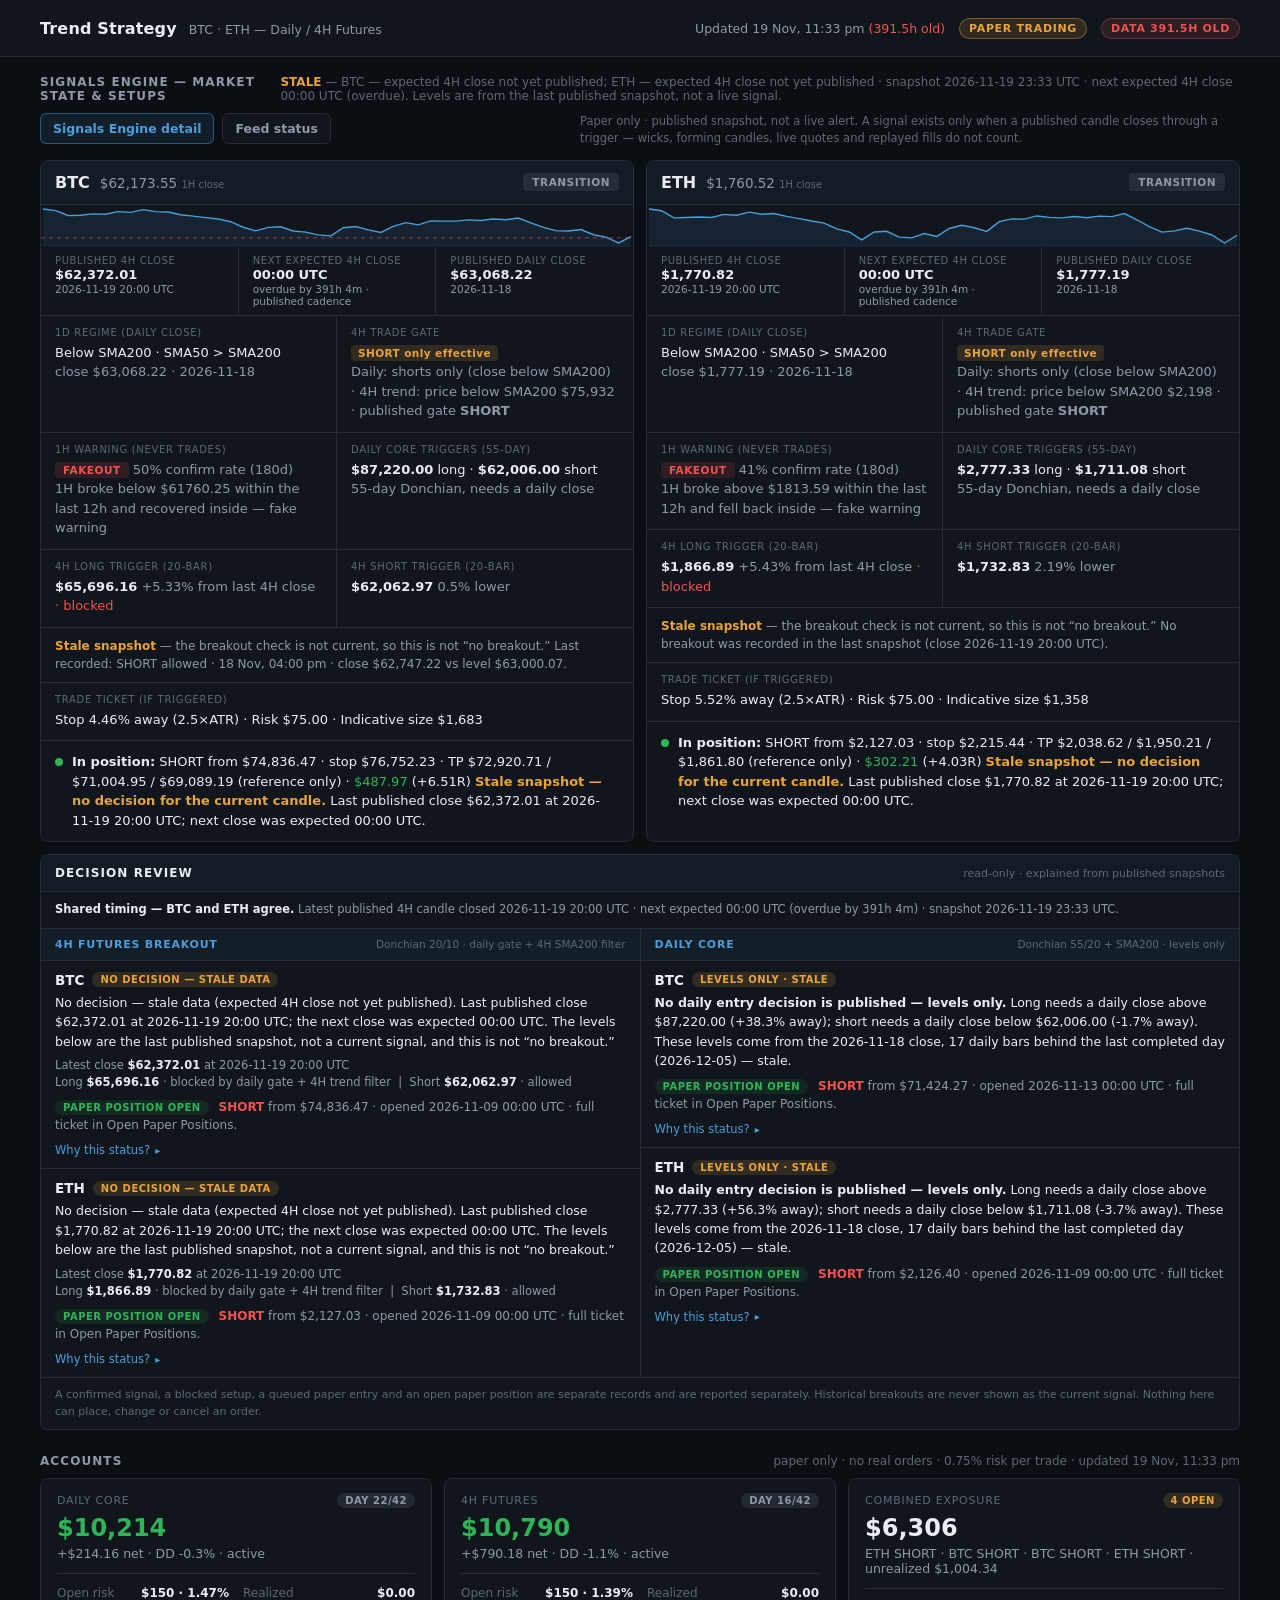
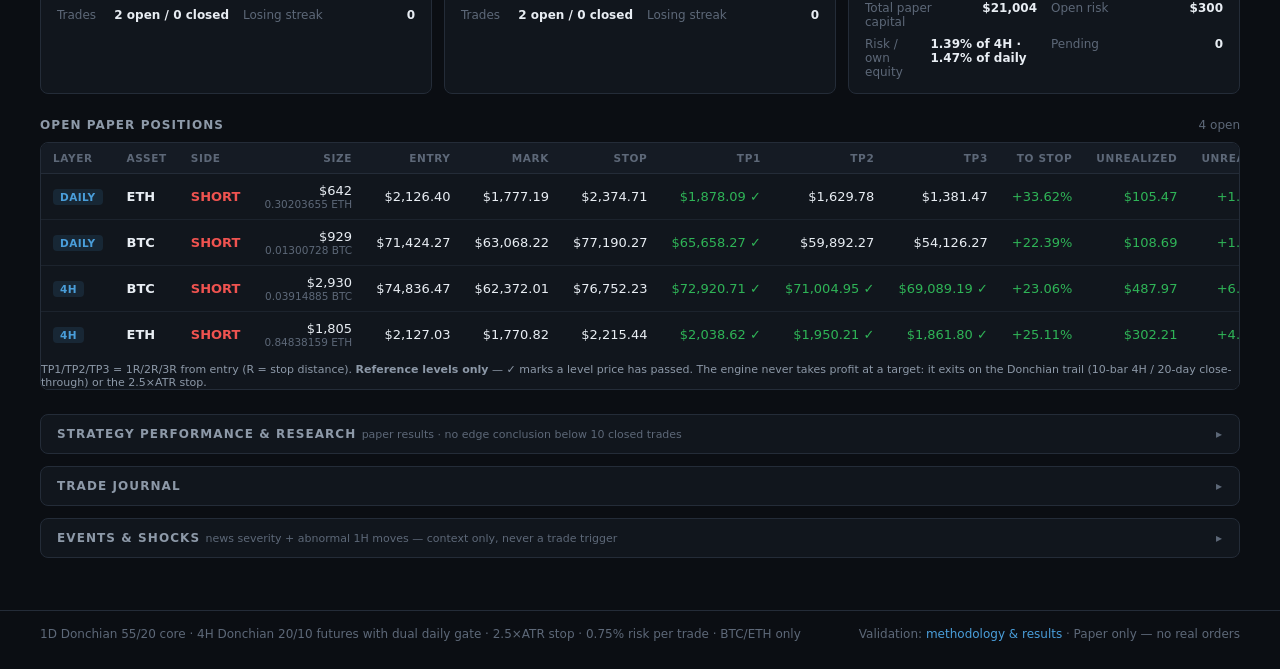
==== commit 253f6ee5: "Add read-only Decision Review panel to Signals Engine Explains each BTC/ETH outcome from published s" ====
--- a/web/index.html
+++ b/web/index.html
@@ -149,13 +149,54 @@
   .collapsible-body { padding: 14px 16px 6px; }
   .collapsible-body .table-card { border: none; }
   .collapsible-note { font-size: 11px; font-weight: 400; letter-spacing: 0; text-transform: none; color: var(--faint); }
+  /* read-only decision review */
+  .review { border: 1px solid var(--border); border-radius: 8px; background: var(--panel); margin-top: 12px; overflow: hidden; }
+  .review-head { display: flex; align-items: baseline; justify-content: space-between; gap: 10px; padding: 11px 14px; background: var(--panel-2); border-bottom: 1px solid var(--border); }
+  .review-head h3 { font-size: 12px; font-weight: 700; letter-spacing: .09em; text-transform: uppercase; color: var(--text); }
+  .review-sub { font-size: 11px; color: var(--faint); }
+  .review-timing { padding: 9px 14px; border-bottom: 1px solid var(--border); font-size: 11.5px; color: var(--muted); line-height: 1.55; }
+  .review-timing:empty { display: none; }
+  .review-timing b { color: var(--text); font-weight: 600; }
+  .review-grid { display: grid; grid-template-columns: 1fr 1fr; gap: 1px; background: var(--border); }
+  .review-col { background: var(--panel); min-width: 0; }
+  .review-strategy { padding: 9px 14px; background: rgba(74,158,218,.06); border-bottom: 1px solid var(--border); font-size: 11px; font-weight: 700; letter-spacing: .07em; text-transform: uppercase; color: var(--blue); display: flex; justify-content: space-between; gap: 8px; flex-wrap: wrap; }
+  .review-strategy span { font-size: 10.5px; font-weight: 400; letter-spacing: 0; text-transform: none; color: var(--faint); }
+  .rv { padding: 11px 14px; border-bottom: 1px solid var(--border); }
+  .rv:last-child { border-bottom: none; }
+  .rv-head { display: flex; align-items: center; gap: 8px; margin-bottom: 5px; flex-wrap: wrap; }
+  .rv-head b { font-size: 13.5px; }
+  .rv-out { font-size: 12.5px; line-height: 1.55; }
+  .rv-out b { font-weight: 650; }
+  .rv-levels { margin-top: 6px; font-size: 11.5px; line-height: 1.5; color: var(--muted); font-variant-numeric: tabular-nums; }
+  .rv-levels b { color: var(--text); font-weight: 600; }
+  .rv-paper { margin-top: 7px; font-size: 12px; line-height: 1.5; color: var(--muted); }
+  .rv-paper .badge { margin-right: 6px; }
+  .rv-details { margin-top: 7px; }
+  .rv-details > summary { list-style: none; cursor: pointer; font-size: 11.5px; color: var(--blue); display: inline-flex; align-items: center; gap: 5px; }
+  .rv-details > summary::-webkit-details-marker { display: none; }
+  .rv-details > summary::after { content: '▸'; font-size: 10px; }
+  .rv-details[open] > summary::after { content: '▾'; }
+  .rv-details > summary:focus-visible { outline: 2px solid var(--blue); outline-offset: 2px; }
+  .rv-why { margin-top: 6px; border-top: 1px dashed var(--border); padding-top: 7px; }
+  .why-row { display: flex; justify-content: space-between; gap: 12px; font-size: 11.5px; line-height: 1.5; padding: 2px 0; }
+  .why-row span { color: var(--faint); flex: none; max-width: 45%; }
+  .why-row b { font-weight: 600; text-align: right; font-variant-numeric: tabular-nums; }
+  .why-note { font-size: 11px; color: var(--faint); line-height: 1.5; margin-top: 5px; }
+  .review-foot { padding: 9px 14px; border-top: 1px solid var(--border); font-size: 11px; color: var(--faint); line-height: 1.5; }
   body.preview #marketSection, body.preview #eventsSection { display: none; }
+  @media (max-width: 900px) {
+    .review-grid { grid-template-columns: 1fr; }
+  }
   @media (max-width: 640px) {
     .candle-strip { grid-template-columns: 1fr; }
     .engine-bar { flex-direction: column; }
     .topbar-in { height: auto; padding: 10px 16px; flex-wrap: wrap; gap: 8px; }
     .brand span { display: none; }
     .top-right { gap: 10px; font-size: 11.5px; }
+    .review-head { flex-direction: column; align-items: flex-start; gap: 2px; }
+    .why-row { flex-direction: column; gap: 0; }
+    .why-row span { max-width: none; }
+    .why-row b { text-align: left; }
   }
   footer { border-top: 1px solid var(--border); color: var(--faint); font-size: 12px; }
   .foot-in { max-width: 1240px; margin: 0 auto; padding: 16px 20px 28px; display: flex; justify-content: space-between; gap: 20px; flex-wrap: wrap; }
@@ -191,6 +232,16 @@
       <div class="engine-note">Paper only · published snapshot, not a live alert. A signal exists only when a published candle closes through a trigger — wicks, forming candles, live quotes and replayed fills do not count.</div>
     </div>
     <div class="coin-grid" id="coinCards"><div class="empty">Loading market state…</div></div>
+
+    <div class="review" id="decisionReview">
+      <div class="review-head">
+        <h3>Decision Review</h3>
+        <span class="review-sub">read-only · explained from published snapshots</span>
+      </div>
+      <div class="review-timing" id="reviewTiming"></div>
+      <div class="review-grid" id="reviewGrid"><div class="empty">Loading decision review…</div></div>
+      <div class="review-foot">A confirmed signal, a blocked setup, a queued paper entry and an open paper position are separate records and are reported separately. Historical breakouts are never shown as the current signal. Nothing here can place, change or cancel an order.</div>
+    </div>
   </section>
 
   <section id="accountsSection">
@@ -670,7 +721,7 @@
     </div>`;
   }
 
-  const inTrade = (H4 && H4.open.find((p) => p.sym === c.sym)) || (D1 && D1.open.find((p) => p.sym === c.sym));
+  const inTrade = H4 && H4.open.find((p) => p.sym === c.sym);
   const allowLong = !!s.longAllowed, allowShort = !!s.shortAllowed;
   const gateBoth = allowLong && allowShort;
   const gateLabel = gateBoth ? 'BOTH sides' : allowLong ? 'LONG only' : allowShort ? 'SHORT only' : 'NONE';
@@ -752,6 +803,272 @@
   </div>`;
 }
 
+/* ---------- decision review (read-only, published snapshots only) ----------
+   Separate records, never inferred from each other:
+     signal    — a published candle close through a trigger (4H only; the
+                 daily snapshot publishes levels, not a decision)
+     paper     — pending / open rows in that strategy's own account payload
+   A historical lastBreakout is only a record. It is current only when its
+   bar open timestamp equals setup4h.asOf (the latest published 4H bar). */
+function whyRow(label, value) {
+  return `<div class="why-row"><span>${label}</span><b>${value}</b></div>`;
+}
+function riskText(acc) {
+  if (!acc || typeof acc !== 'object') return 'not recorded — no account snapshot published';
+  return acc.halted
+    ? 'account halted by the published kill rule'
+    : 'no veto recorded — the published account is not halted';
+}
+function barRange(openMs, span) {
+  if (!Number.isFinite(openMs)) return 'timestamp not recorded';
+  const a = new Date(openMs).toISOString(), b = new Date(openMs + span).toISOString();
+  return `${a.slice(0, 10)} ${a.slice(11, 16)}–${b.slice(11, 16)} UTC`;
+}
+function expectedDailyAsOf(now) {
+  const d = new Date(now);
+  d.setUTCHours(0, 0, 0, 0);
+  return new Date(d.getTime() - MS_DAY).toISOString().slice(0, 10);
+}
+function paperLine(acc, sym, layer) {
+  if (!acc || typeof acc !== 'object') {
+    return `<div class="rv-paper"><span class="badge badge-none">Paper state</span> Not recorded — no ${layer} account snapshot was published.</div>`;
+  }
+  const pending = (Array.isArray(acc.pending) ? acc.pending : []).filter((z) => z && z.sym === sym);
+  const open = (Array.isArray(acc.open) ? acc.open : []).filter((z) => z && z.sym === sym);
+  const out = [];
+  for (const p of pending) {
+    const sideCls = p.side === 'LONG' ? 'side-long' : 'side-short';
+    const fillT = Date.parse(p.fillsAt);
+    const late = Number.isFinite(fillT) && fillT <= Date.now();
+    out.push(`<div class="rv-paper"><span class="badge badge-warn">Paper entry queued</span> <span class="${sideCls}">${esc(String(p.side))}</span> — ${layer} signal closed ${stampUTC(fillT)}${late ? ' (fill time passed — still queued in the published replay)' : ''}. No fill recorded yet.</div>`);
+  }
+  for (const o of open) {
+    const sideCls = o.side === 'LONG' ? 'side-long' : 'side-short';
+    out.push(`<div class="rv-paper"><span class="badge badge-check">Paper position open</span> <span class="${sideCls}">${esc(String(o.side))}</span> from ${fmt$(o.entry, 2)} · opened ${stampUTC(Date.parse(o.openedAt))} · full ticket in Open Paper Positions.</div>`);
+  }
+  if (!out.length) {
+    out.push(`<div class="rv-paper"><span class="badge badge-none">Paper state</span> No queued entry and no open position recorded for ${sym} in this strategy.</div>`);
+  }
+  return out.join('');
+}
+function sideBlock4h(s, dir) {
+  const daily = dir === 'long' ? !!s.dailyLong : !!s.dailyShort;
+  const native = dir === 'long' ? !!s.nativeLong : !!s.nativeShort;
+  const effective = dir === 'long' ? !!s.longAllowed : !!s.shortAllowed;
+  const blockers = [];
+  if (!daily) blockers.push('daily gate');
+  if (!native) blockers.push('4H trend filter');
+  return { daily, native, effective, blockers };
+}
+
+function rv4hCard(sym, c, f, snapT) {
+  const s = c && c.setup4h, x = c && c.context1d;
+  const paper = paperLine(H4, sym, '4H');
+  const shell = (chipCls, chip, out, why, levels) => `<div class="rv">
+    <div class="rv-head"><b>${sym}</b><span class="badge ${chipCls}">${chip}</span></div>
+    <div class="rv-out">${out}</div>
+    ${levels ? `<div class="rv-levels">${levels}</div>` : ''}
+    ${paper}
+    <details class="rv-details" data-rv="4h-${sym}"><summary>Why this status?</summary><div class="rv-why">${why}</div></details>
+  </div>`;
+
+  if (!s || !x) {
+    return shell('badge-bad', 'No decision — data unavailable',
+      `No decision — data unavailable (${esc((f && f.reason) || 'no usable 4H fields')}). This is not &ldquo;no breakout.&rdquo;`,
+      `<div class="why-note">The published snapshot cannot support a current 4H outcome for ${sym}, so none is asserted.</div>`);
+  }
+
+  const state = f ? f.state : 'UNAVAILABLE';
+  if (state === 'UNAVAILABLE') {
+    const why = [];
+    if (Number.isFinite(s.longTrigger)) why.push(whyRow('Published long trigger', fmt$(s.longTrigger, 2)));
+    if (Number.isFinite(s.shortTrigger)) why.push(whyRow('Published short trigger', fmt$(s.shortTrigger, 2)));
+    if (s.gateAllows) why.push(whyRow('Published daily gate', esc(String(s.gateAllows))));
+    why.push(whyRow('Snapshot', stampUTC(snapT)));
+    why.push(`<div class="why-note">${esc((f && f.reason) || 'a required field or timestamp is missing')}. No current signal is inferred from these levels.</div>`);
+    return shell('badge-bad', 'No decision — data unavailable',
+      `No decision — data unavailable. ${esc((f && f.reason) || 'the snapshot is incomplete')}. This is not &ldquo;no breakout.&rdquo;`,
+      why.join(''));
+  }
+
+  const asOf = Date.parse(s.asOf);
+  const closeT = asOf + MS_4H, nextT = closeT + MS_4H;
+  const due = nextT - Date.now();
+  const dueTxt = due > 0 ? `in ${timeUntil(due)}` : `overdue by ${timeUntil(-due)}`;
+  const longB = sideBlock4h(s, 'long'), shortB = sideBlock4h(s, 'short');
+  const sideTxt = (b) => b.effective ? 'allowed' : 'blocked' + (b.blockers.length ? ' by ' + b.blockers.join(' + ') : '');
+  const levelsLine = `Latest close <b>${fmt$(s.price, 2)}</b> at ${stampUTC(closeT)}<br>Long <b>${fmt$(s.longTrigger, 2)}</b> · ${sideTxt(longB)} &nbsp;|&nbsp; Short <b>${fmt$(s.shortTrigger, 2)}</b> · ${sideTxt(shortB)}`;
+
+  if (state === 'STALE') {
+    const why = [
+      whyRow('Last published 4H close', `${fmt$(s.price, 2)} · ${stampUTC(closeT)}`),
+      whyRow('Next expected 4H close', `${stampHM(nextT)} · ${dueTxt}`),
+      whyRow('Published long trigger', `${fmt$(s.longTrigger, 2)} · ${s.longAllowed ? 'allowed' : 'blocked'}`),
+      whyRow('Published short trigger', `${fmt$(s.shortTrigger, 2)} · ${s.shortAllowed ? 'allowed' : 'blocked'}`),
+      whyRow('Published daily gate', esc(String(s.gateAllows || '—'))),
+      whyRow('Risk veto', riskText(H4)),
+      whyRow('Snapshot', stampUTC(snapT)),
+    ].join('');
+    return shell('badge-warn', 'No decision — stale data',
+      `No decision — stale data (${esc(f.reason)}). Last published close ${fmt$(s.price, 2)} at ${stampUTC(closeT)}; the next close was expected ${stampHM(nextT)}. The levels below are the last published snapshot, not a current signal, and this is not &ldquo;no breakout.&rdquo;`,
+      why, levelsLine);
+  }
+
+  const lb = s.lastBreakout;
+  const lbAt = lb ? Date.parse(lb.at) : NaN;
+  const isCurrent = Number.isFinite(lbAt) && lbAt === asOf;
+
+  let chipCls, chip, out;
+  if (isCurrent) {
+    const side = lb.dir === 'LONG' ? 'Long' : 'Short';
+    const belowAbove = lb.dir === 'LONG' ? 'above' : 'below';
+    if (lb.allowed) {
+      chipCls = 'badge-check'; chip = 'Confirmed signal';
+      out = `<b>${side} breakout confirmed</b> on the latest published 4H close (${stampHM(closeT)}) — close ${fmt$(lb.close, 2)} was ${belowAbove} the ${fmt$(lb.level, 2)} trigger. The published daily gate and 4H trend filter both allowed it.`;
+    } else {
+      chipCls = 'badge-bad'; chip = 'Blocked setup';
+      out = `<b>${side} breakout on the latest published 4H close (${stampHM(closeT)})</b> — close ${fmt$(lb.close, 2)} was ${belowAbove} the ${fmt$(lb.level, 2)} trigger — but it was <b>blocked by ${esc(lb.blockedBy || 'a published filter')}</b>. The breakout happened; no entry follows.`;
+    }
+  } else {
+    chipCls = 'badge-none'; chip = 'No breakout';
+    out = `<b>No breakout on the latest published 4H close (${stampHM(closeT)}).</b> Long needs a close above ${fmt$(s.longTrigger, 2)} (${sideTxt(longB)}); short needs a close below ${fmt$(s.shortTrigger, 2)} (${sideTxt(shortB)}).`;
+  }
+
+  const whyRows = [
+    whyRow('Latest published 4H close', `${fmt$(s.price, 2)} · ${stampUTC(closeT)} (bar ${barRange(asOf, MS_4H)})`),
+    whyRow('Next expected 4H close', `${stampHM(nextT)} · ${dueTxt}`),
+    whyRow('Breakout check (latest candle)', isCurrent
+      ? `${lb.dir} close ${fmt$(lb.close, 2)} vs ${fmt$(lb.level, 2)} · ${lb.allowed ? 'allowed' : 'blocked by ' + esc(lb.blockedBy || 'filter')}`
+      : 'no close outside either trigger'),
+    whyRow('Long trigger (20-bar)', `${fmt$(s.longTrigger, 2)} · ${sideTxt(longB)}`),
+    whyRow('Short trigger (20-bar)', `${fmt$(s.shortTrigger, 2)} · ${sideTxt(shortB)}`),
+    whyRow('Published daily gate', `${esc(String(s.gateAllows || '—'))} · daily close ${fmt$(x.price, 2)} (${esc(String(x.asOf || '—'))})`),
+    whyRow('4H trend filter', `price ${s.nativeLong ? 'above' : 'below'} SMA200 ${fmt$(s.sma200_4h, 2)} · ${Math.abs(s.pctTo4hSma200)}% ${s.pctTo4hSma200 > 0 ? 'above' : 'below'} price`),
+    whyRow('Risk veto', riskText(H4)),
+    whyRow('Snapshot', stampUTC(snapT)),
+  ];
+  if (lb && !isCurrent) {
+    whyRows.push(whyRow('Earlier breakout (historical)', `${lb.dir} · bar ${barRange(lbAt, MS_4H)} · close ${fmt$(lb.close, 2)} vs ${fmt$(lb.level, 2)} · ${lb.allowed ? 'allowed' : 'blocked by ' + esc(lb.blockedBy || 'filter')}`));
+    whyRows.push('<div class="why-note">That earlier breakout is a historical record only — it is not the current 4H signal.</div>');
+  } else if (!lb) {
+    whyRows.push(whyRow('Earlier breakout', 'none recorded in the last 7 published 4H candles'));
+  }
+
+  return shell(chipCls, chip, out, whyRows.join(''), levelsLine);
+}
+
+function rvDailyCard(sym, c, snapT) {
+  const x = c && c.context1d;
+  const paper = paperLine(D1, sym, 'daily');
+  const shell = (chipCls, chip, out, why) => `<div class="rv">
+    <div class="rv-head"><b>${sym}</b><span class="badge ${chipCls}">${chip}</span></div>
+    <div class="rv-out">${out}</div>
+    ${paper}
+    <details class="rv-details" data-rv="1d-${sym}"><summary>Why this status?</summary><div class="rv-why">${why}</div></details>
+  </div>`;
+
+  if (!x) {
+    return shell('badge-bad', 'No decision — data unavailable',
+      'No decision — data unavailable. The published snapshot has no daily context, so no daily levels are shown.',
+      '<div class="why-note">Daily Core publishes levels only; with the snapshot missing there is nothing to label.</div>');
+  }
+  const levelsOk = Number.isFinite(x.longTrigger) && Number.isFinite(x.shortTrigger) && Number.isFinite(x.price) && x.price > 0;
+  if (!levelsOk) {
+    return shell('badge-bad', 'No decision — data unavailable',
+      `No decision — data unavailable. The published daily levels for ${sym} are incomplete. This is not &ldquo;no breakout.&rdquo;`,
+      '<div class="why-note">A decision is not inferred from missing daily levels.</div>');
+  }
+
+  const expected = expectedDailyAsOf(Date.now());
+  const asOf = typeof x.asOf === 'string' ? x.asOf : '';
+  const dated = /^\d{4}-\d{2}-\d{2}$/.test(asOf);
+  if (dated && asOf > expected) {
+    return shell('badge-bad', 'No decision — data unavailable',
+      `No decision — data unavailable. The published daily timestamp (${esc(asOf)}) is ahead of the last completed daily bar (${expected}).`,
+      '<div class="why-note">A future-dated daily bar cannot support a current outcome.</div>');
+  }
+  const behind = dated && asOf < expected;
+  const lagDays = behind ? Math.round((Date.parse(expected) - Date.parse(asOf)) / MS_DAY) : 0;
+  const dailyCloseMs = dated ? Date.parse(asOf + 'T00:00:00.000Z') + MS_DAY : NaN;
+  const smaKnown = typeof x.aboveSma200 === 'boolean';
+
+  let out = `<b>No daily entry decision is published — levels only.</b> Long needs a daily close above ${fmt$(x.longTrigger, 2)} (${fmtPct((x.longTrigger / x.price - 1) * 100)} away); short needs a daily close below ${fmt$(x.shortTrigger, 2)} (${fmtPct((x.shortTrigger / x.price - 1) * 100)} away).`;
+  if (x.price > x.longTrigger) out += ' The published daily close is already above the long level; the snapshot still publishes no daily decision record.';
+  else if (x.price < x.shortTrigger) out += ' The published daily close is already below the short level; the snapshot still publishes no daily decision record.';
+  if (behind) out += ` These levels come from the ${esc(asOf)} close, ${lagDays === 1 ? 'one daily bar' : lagDays + ' daily bars'} behind the last completed day (${expected}) — stale.`;
+
+  const whyRows = [
+    whyRow('Published daily close', `${fmt$(x.price, 2)}${dated ? ' · bar ' + esc(asOf) + ' (closed ' + stampUTC(dailyCloseMs) + ')' : ''}`),
+    whyRow('Long level (55-day)', `${fmt$(x.longTrigger, 2)} · ${fmtPct((x.longTrigger / x.price - 1) * 100)} away`),
+    whyRow('Short level (55-day)', `${fmt$(x.shortTrigger, 2)} · ${fmtPct((x.shortTrigger / x.price - 1) * 100)} away`),
+    whyRow('SMA200 filter', smaKnown
+      ? `close ${x.aboveSma200 ? 'above' : 'below'} SMA200 ${fmt$(x.sma200, 2)} · longs ${x.aboveSma200 ? 'permitted' : 'blocked'}, shorts ${x.aboveSma200 ? 'blocked' : 'permitted'}`
+      : 'not recorded in this snapshot'),
+    whyRow('Daily entry decision', 'not recorded — the snapshot publishes levels only'),
+    whyRow('Daily bar freshness', dated
+      ? (behind ? `${lagDays === 1 ? 'one bar' : lagDays + ' bars'} behind (last completed ${expected})` : `current (last completed ${expected})`)
+      : 'timestamp not recorded'),
+    whyRow('Risk veto', riskText(D1)),
+    whyRow('Snapshot', stampUTC(snapT)),
+  ];
+  whyRows.push('<div class="why-note">Daily Core levels are context, not a published decision. Only a queued or open row from the daily paper account is shown as paper state.</div>');
+
+  return shell(behind ? 'badge-warn' : 'badge-none', behind ? 'Levels only · stale' : 'Levels only', out, whyRows.join(''));
+}
+
+function renderDecisionReview() {
+  const grid = $('reviewGrid');
+  if (!grid) return;
+  const timing = $('reviewTiming');
+  if (PREVIEW) {
+    grid.innerHTML = '<div class="empty">Replay mode — current decisions are not shown.</div>';
+    if (timing) timing.innerHTML = '';
+    return;
+  }
+  const openKeys = new Set([...grid.querySelectorAll('details[data-rv]')].filter((d) => d.open).map((d) => d.getAttribute('data-rv')));
+  const f = feedState();
+  const snapT = Number.isFinite(f.snapT) ? f.snapT : NaN;
+  const coins = (SIG && Array.isArray(SIG.coins)) ? SIG.coins : [];
+  const get = (sym) => coins.find((c) => c && c.sym === sym) || null;
+  const fs = (sym) => {
+    const one = (f.coins || []).find((z) => z && z.sym === sym);
+    if (one) return one;
+    return { state: 'UNAVAILABLE', reason: (f.state === 'UNAVAILABLE' && f.reason) || 'coin is not present in the published snapshot' };
+  };
+  const b = get('BTC'), e = get('ETH');
+  const fb = fs('BTC'), fe = fs('ETH');
+
+  if (timing) {
+    const bc = fb.close, ec = fe.close;
+    if (Number.isFinite(bc) && Number.isFinite(ec) && bc === ec) {
+      const next = Number.isFinite(fb.next) ? fb.next : bc + MS_4H;
+      const due = next - Date.now();
+      timing.innerHTML = `<b>Shared timing — BTC and ETH agree.</b> Latest published 4H candle closed ${stampUTC(bc)} · next expected ${stampHM(next)} (${due > 0 ? 'in ' + timeUntil(due) : 'overdue by ' + timeUntil(-due)}) · snapshot ${stampUTC(snapT)}.`;
+    } else if (Number.isFinite(bc) && Number.isFinite(ec)) {
+      timing.innerHTML = '<b>BTC and ETH published 4H candles are not aligned.</b> Timing is shown per asset below.';
+    } else {
+      timing.innerHTML = '';
+    }
+  }
+
+  grid.innerHTML = `
+    <div class="review-col">
+      <div class="review-strategy">4H Futures breakout <span>Donchian 20/10 · daily gate + 4H SMA200 filter</span></div>
+      ${rv4hCard('BTC', b, fb, snapT)}
+      ${rv4hCard('ETH', e, fe, snapT)}
+    </div>
+    <div class="review-col">
+      <div class="review-strategy">Daily Core <span>Donchian 55/20 + SMA200 · levels only</span></div>
+      ${rvDailyCard('BTC', b, snapT)}
+      ${rvDailyCard('ETH', e, snapT)}
+    </div>`;
+
+  openKeys.forEach((k) => {
+    const d = grid.querySelector(`details[data-rv="${k}"]`);
+    if (d) d.open = true;
+  });
+}
+
 function drawSparks() {
   if (!SIG) return;
   for (const c of SIG.coins) {
@@ -867,11 +1184,12 @@
   renderPerformance();
   renderJournal();
   renderCoins();
+  renderDecisionReview();
   renderMarket(ev);
   drawSparks();
   refreshLive();
   setInterval(refreshLive, 60000);
-  setInterval(() => { renderAccounts(); renderPositions(); renderCoins(); }, 30000);
+  setInterval(() => { renderAccounts(); renderPositions(); renderCoins(); renderDecisionReview(); }, 30000);
   // Charts inside <details> have zero width while closed — redraw on open.
   document.querySelectorAll('details.collapsible').forEach((d) => {
     d.addEventListener('toggle', () => {
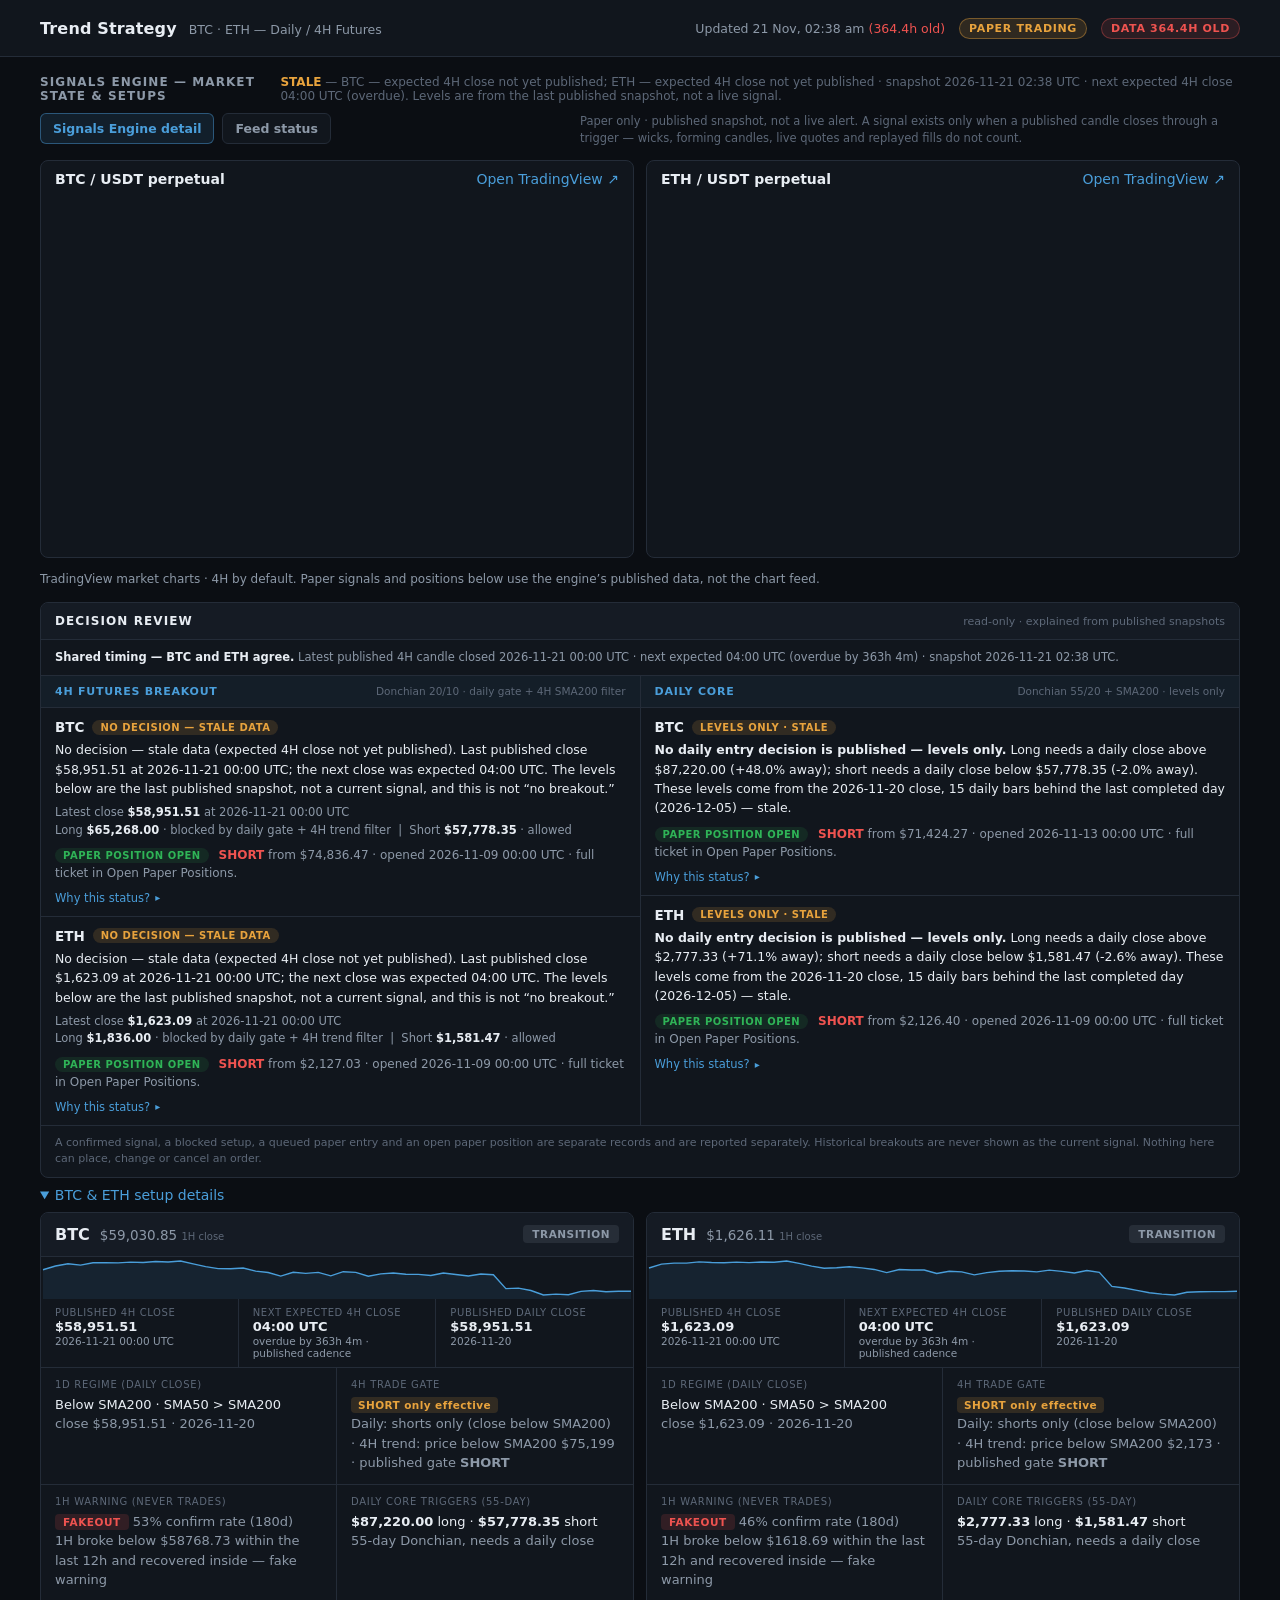
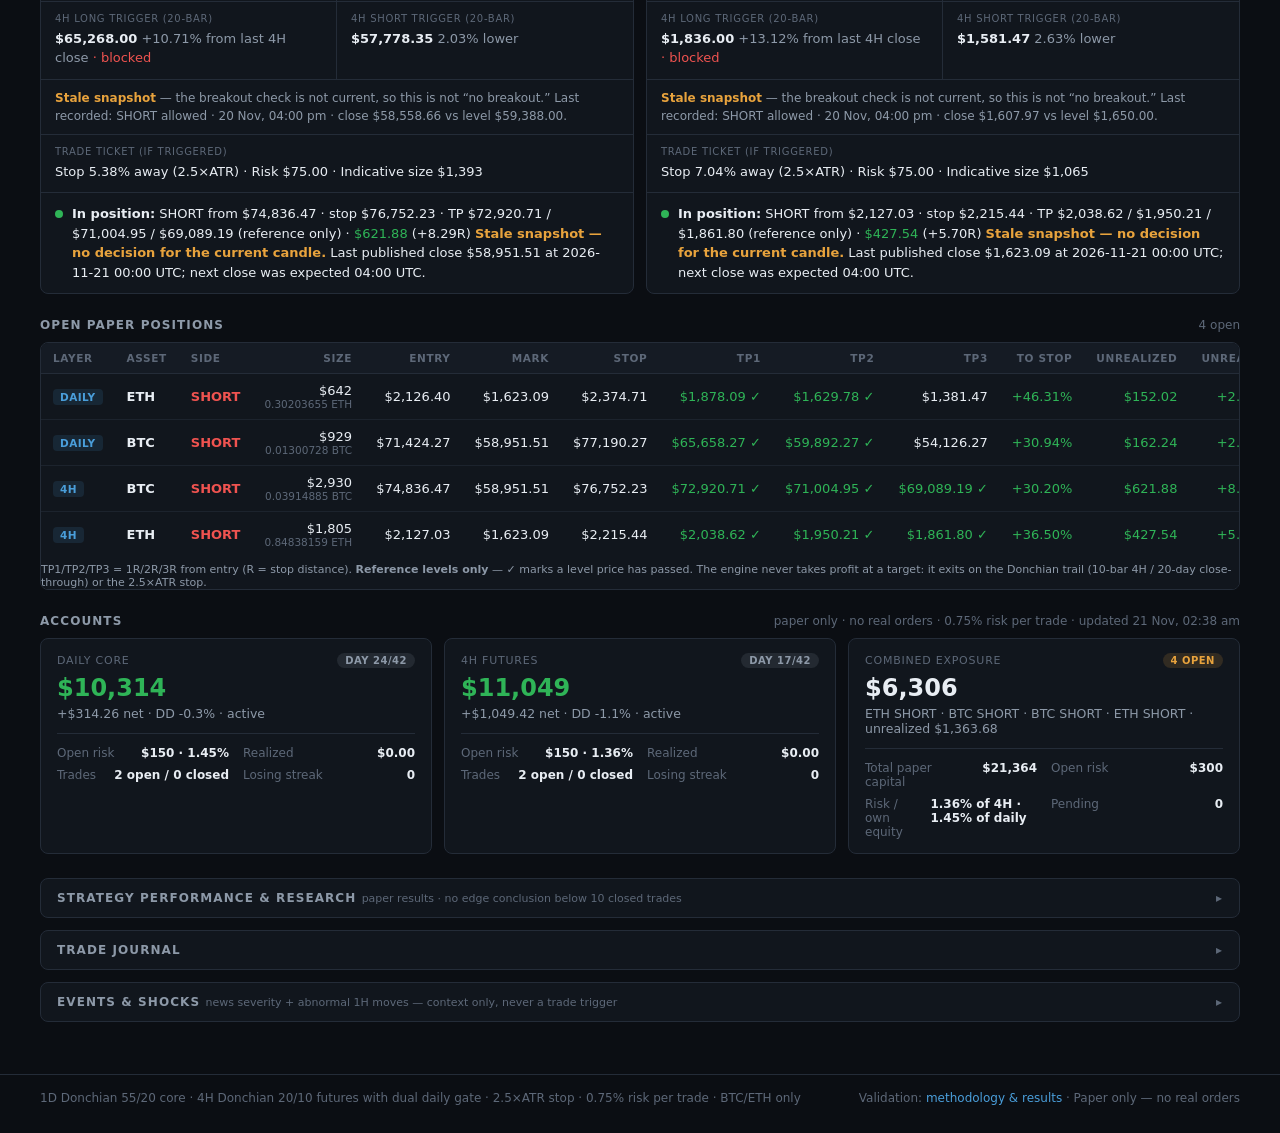
==== commit 1e73a023: "Add chart-first dashboard layout" ====
--- a/web/index.html
+++ b/web/index.html
@@ -207,6 +207,15 @@
     .perf-kpis { grid-template-columns: 1fr 1fr; }
   }
 </style>
+<style>
+.workspace-charts{display:grid;grid-template-columns:repeat(2,minmax(0,1fr));gap:12px;margin:12px 0}
+.workspace-chart{min-width:0;border:1px solid var(--border);border-radius:8px;overflow:hidden;background:var(--panel)}
+.workspace-chart figcaption{display:flex;justify-content:space-between;gap:8px;padding:10px 14px}
+.workspace-chart iframe{width:100%;height:360px;border:0;display:block}
+.workspace-caption{color:var(--muted);font-size:12px;line-height:1.5;margin:0 0 14px}
+.workspace-setups{margin-bottom:12px}.workspace-setups>summary{cursor:pointer;padding:9px 0;color:var(--blue)}
+@media(max-width:760px){.workspace-charts{grid-template-columns:minmax(0,1fr)}.workspace-chart iframe{height:290px}}
+</style>
 </head>
 <body>
 <header class="topbar">
@@ -231,7 +240,9 @@
       </div>
       <div class="engine-note">Paper only · published snapshot, not a live alert. A signal exists only when a published candle closes through a trigger — wicks, forming candles, live quotes and replayed fills do not count.</div>
     </div>
-    <div class="coin-grid" id="coinCards"><div class="empty">Loading market state…</div></div>
+    <div class="workspace-charts"><figure class="workspace-chart"><figcaption><strong>BTC / USDT perpetual</strong><a href="https://www.tradingview.com/chart/?symbol=BYBIT%3ABTCUSDT.P" target="_blank" rel="noopener noreferrer">Open TradingView ↗</a></figcaption><iframe title="BTC TradingView chart" src="https://s.tradingview.com/widgetembed/?symbol=BYBIT%3ABTCUSDT.P&amp;interval=240&amp;theme=dark&amp;timezone=Etc%2FUTC&amp;style=1&amp;locale=en&amp;hidesidetoolbar=1" referrerpolicy="strict-origin-when-cross-origin" allowfullscreen></iframe></figure><figure class="workspace-chart"><figcaption><strong>ETH / USDT perpetual</strong><a href="https://www.tradingview.com/chart/?symbol=BYBIT%3AETHUSDT.P" target="_blank" rel="noopener noreferrer">Open TradingView ↗</a></figcaption><iframe title="ETH TradingView chart" src="https://s.tradingview.com/widgetembed/?symbol=BYBIT%3AETHUSDT.P&amp;interval=240&amp;theme=dark&amp;timezone=Etc%2FUTC&amp;style=1&amp;locale=en&amp;hidesidetoolbar=1" referrerpolicy="strict-origin-when-cross-origin" allowfullscreen></iframe></figure></div>
+<p class="workspace-caption">TradingView market charts · 4H by default. Paper signals and positions below use the engine’s published data, not the chart feed.</p>
+
 
     <div class="review" id="decisionReview">
       <div class="review-head">
@@ -242,17 +253,18 @@
       <div class="review-grid" id="reviewGrid"><div class="empty">Loading decision review…</div></div>
       <div class="review-foot">A confirmed signal, a blocked setup, a queued paper entry and an open paper position are separate records and are reported separately. Historical breakouts are never shown as the current signal. Nothing here can place, change or cancel an order.</div>
     </div>
+  <details class="workspace-setups" open><summary>BTC &amp; ETH setup details</summary><div class="coin-grid" id="coinCards"><div class="empty">Loading market state…</div></div></details>
+  </section>
+
+<section id="positionsSection">
+    <div class="sec-head"><h2>Open Paper Positions</h2><span class="note" id="openCount"></span></div>
+    <div class="table-card table-scroll" id="openPositions"><div class="empty">Loading…</div></div>
+    <div id="flatState" class="flat" hidden></div>
   </section>
 
   <section id="accountsSection">
     <div class="sec-head"><h2>Accounts</h2><span class="note" id="accountNote">paper only · no real orders · 0.75% risk per trade</span></div>
     <div class="acct-grid" id="accountCards"><div class="empty">Loading accounts…</div></div>
-  </section>
-
-  <section id="positionsSection">
-    <div class="sec-head"><h2>Open Paper Positions</h2><span class="note" id="openCount"></span></div>
-    <div class="table-card table-scroll" id="openPositions"><div class="empty">Loading…</div></div>
-    <div id="flatState" class="flat" hidden></div>
   </section>
 
   <details class="collapsible" id="performanceSection">
@@ -1201,4 +1213,4 @@
 });
 </script>
 </body>
-</html>
+</html>
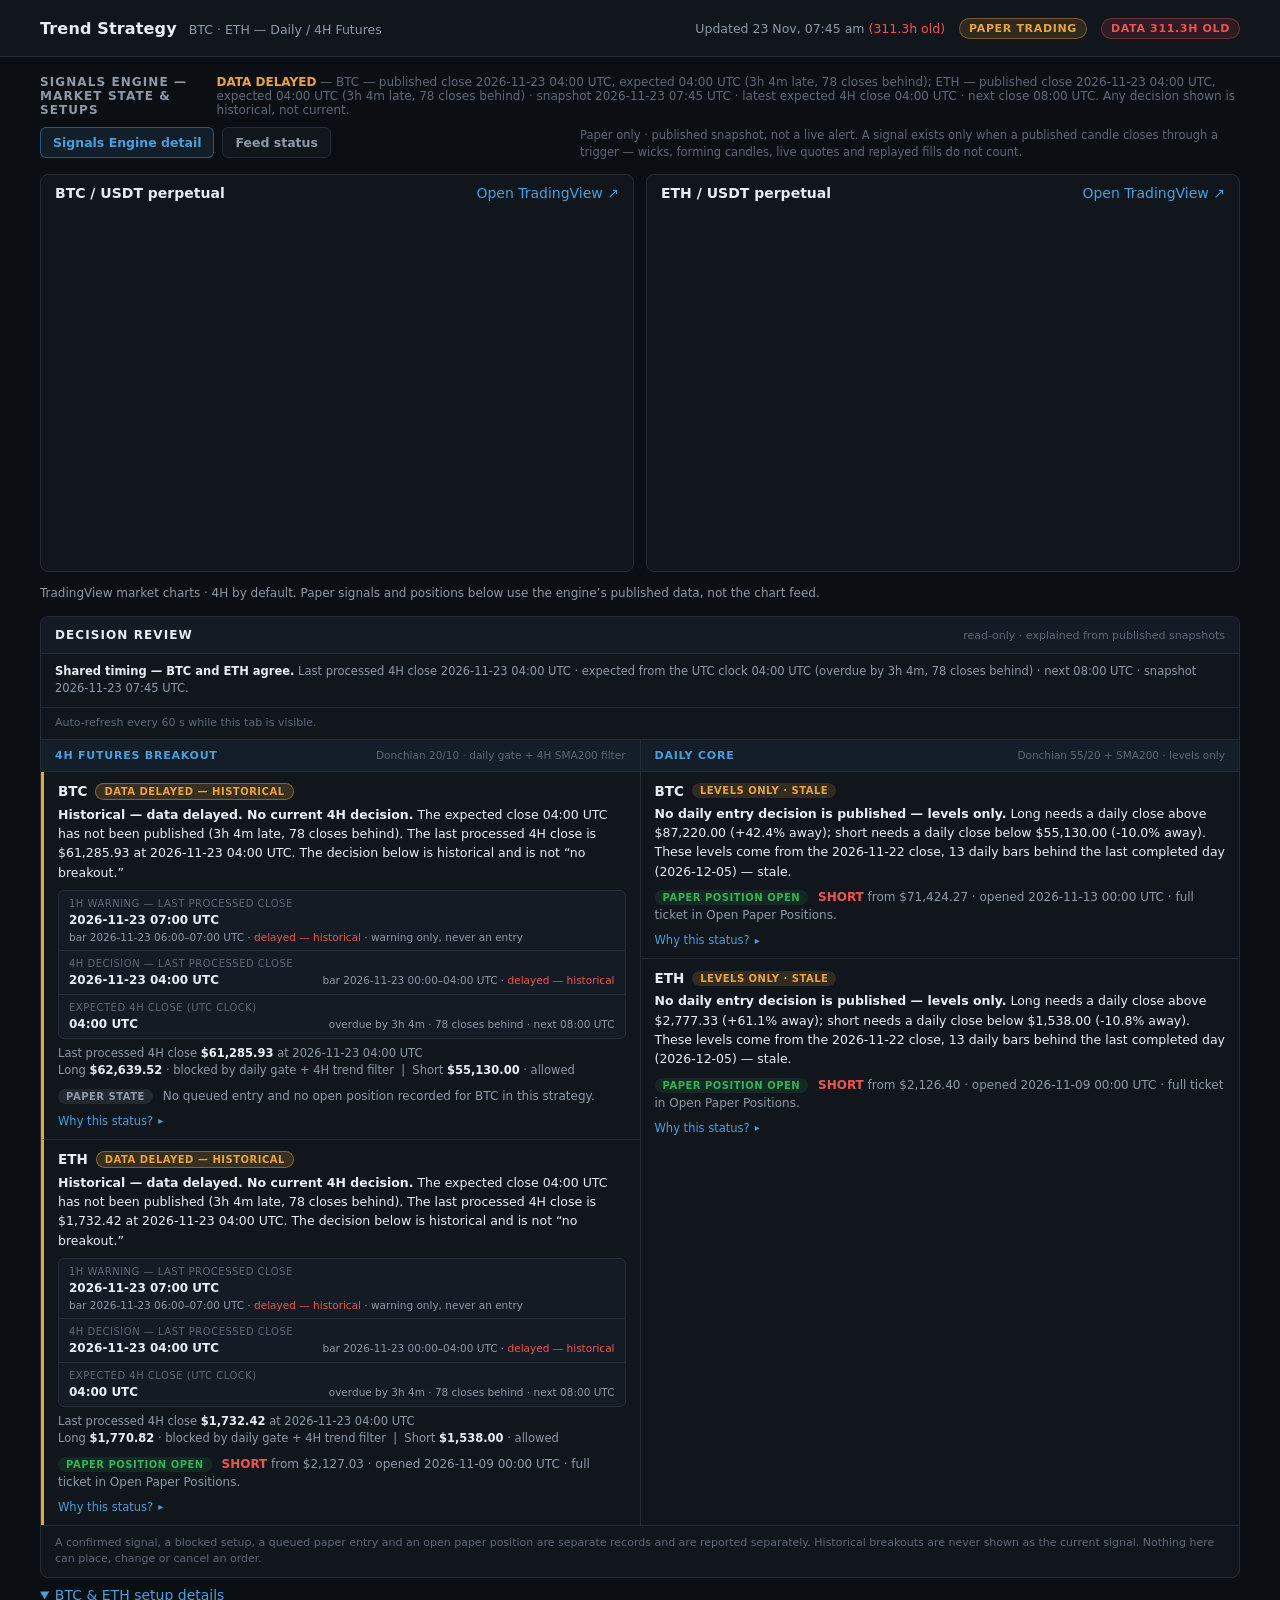
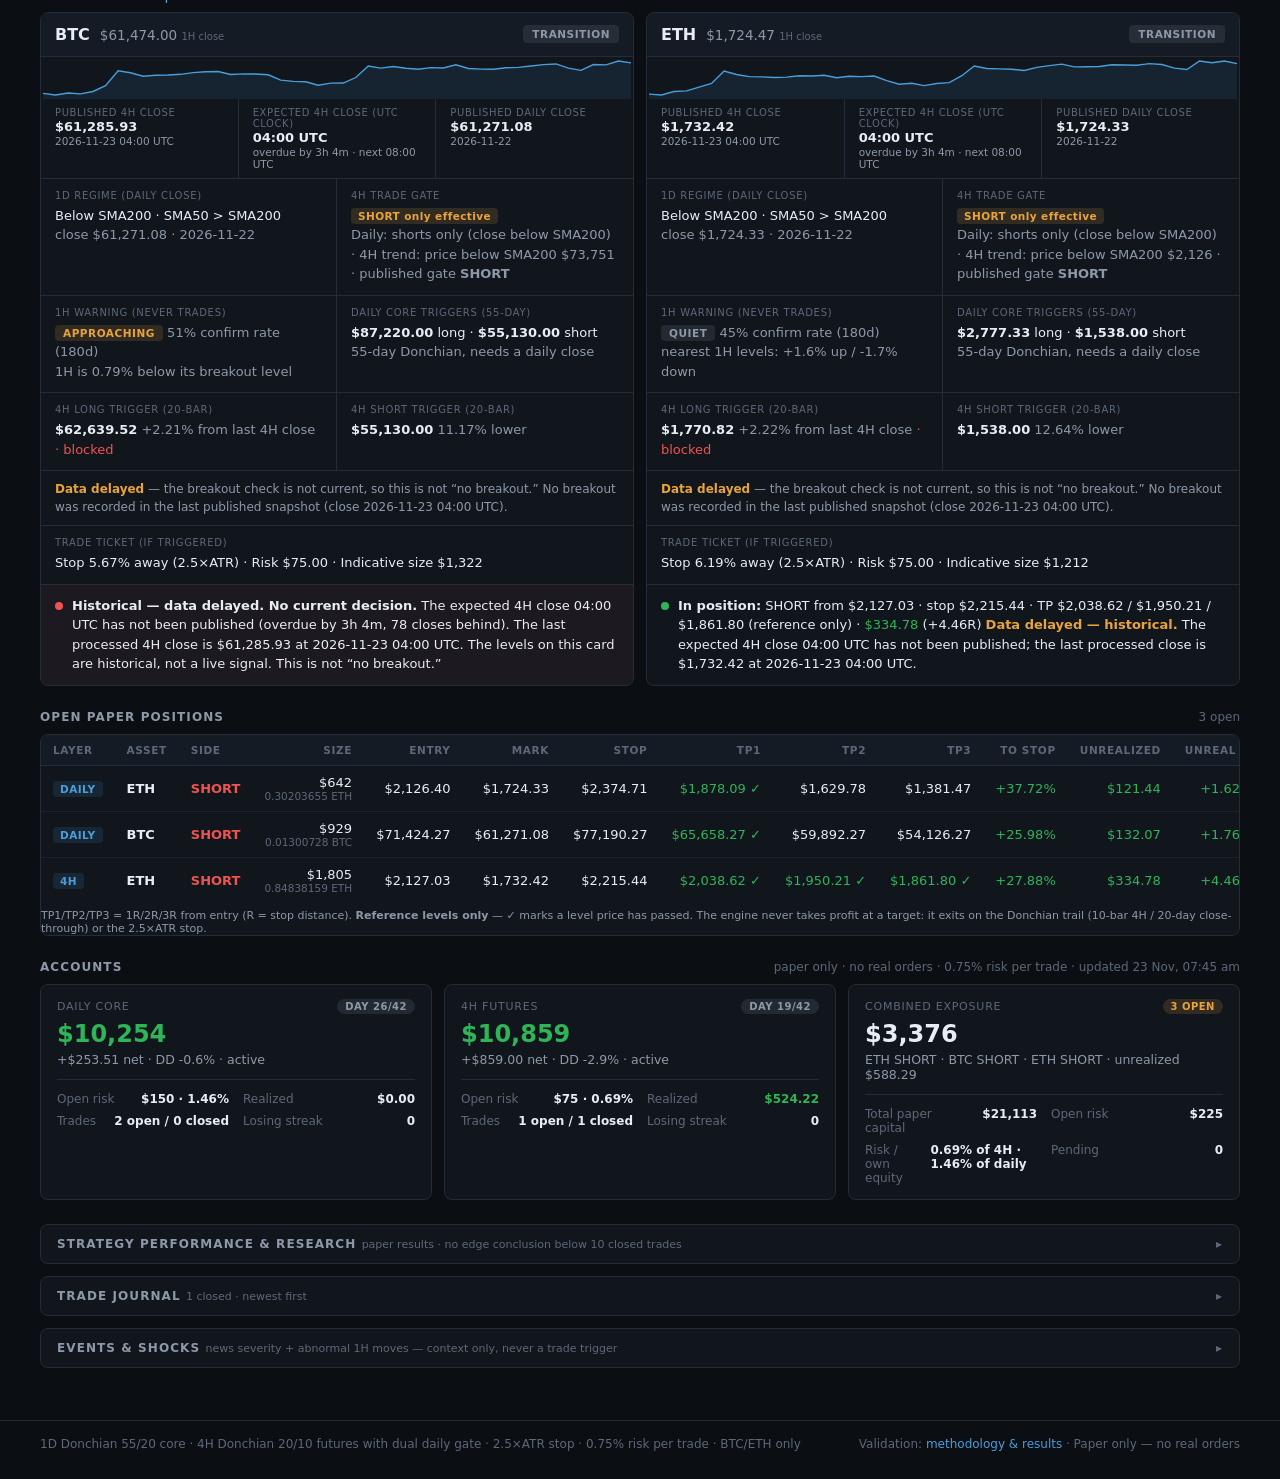
==== commit 47a77559: "Clarify dashboard candle freshness and refresh published signals" ====
--- a/web/index.html
+++ b/web/index.html
@@ -46,6 +46,7 @@
   .badge-check { background: rgba(47,180,87,.12); color: var(--green); }
   .badge-warn { background: rgba(232,163,61,.15); color: var(--amber); }
   .badge-bad { background: rgba(239,83,80,.14); color: var(--red); }
+  .badge-hist { background: rgba(232,163,61,.18); color: var(--amber); border: 1px solid rgba(232,163,61,.45); }
   .table-card { background: var(--panel); border: 1px solid var(--border); border-radius: 8px; overflow: hidden; }
   table { width: 100%; border-collapse: collapse; font-size: 13px; }
   th { text-align: left; font-size: 10.5px; letter-spacing: .06em; text-transform: uppercase; color: var(--faint); font-weight: 600; padding: 9px 12px; background: var(--panel-2); border-bottom: 1px solid var(--border); white-space: nowrap; }
@@ -157,6 +158,8 @@
   .review-timing { padding: 9px 14px; border-bottom: 1px solid var(--border); font-size: 11.5px; color: var(--muted); line-height: 1.55; }
   .review-timing:empty { display: none; }
   .review-timing b { color: var(--text); font-weight: 600; }
+  .review-refresh { padding: 7px 14px; border-bottom: 1px solid var(--border); font-size: 11px; color: var(--faint); line-height: 1.5; }
+  .review-refresh:empty { display: none; }
   .review-grid { display: grid; grid-template-columns: 1fr 1fr; gap: 1px; background: var(--border); }
   .review-col { background: var(--panel); min-width: 0; }
   .review-strategy { padding: 9px 14px; background: rgba(74,158,218,.06); border-bottom: 1px solid var(--border); font-size: 11px; font-weight: 700; letter-spacing: .07em; text-transform: uppercase; color: var(--blue); display: flex; justify-content: space-between; gap: 8px; flex-wrap: wrap; }
@@ -169,6 +172,12 @@
   .rv-out b { font-weight: 650; }
   .rv-levels { margin-top: 6px; font-size: 11.5px; line-height: 1.5; color: var(--muted); font-variant-numeric: tabular-nums; }
   .rv-levels b { color: var(--text); font-weight: 600; }
+  .rv-candles { display: grid; gap: 1px; margin-top: 8px; background: var(--border); border: 1px solid var(--border); border-radius: 6px; overflow: hidden; }
+  .rv-candle { background: var(--panel-2); padding: 7px 10px; display: flex; justify-content: space-between; gap: 4px 10px; align-items: baseline; flex-wrap: wrap; }
+  .rv-candle-label { flex: 1 1 100%; font-size: 10px; letter-spacing: .05em; text-transform: uppercase; color: var(--faint); }
+  .rv-candle b { font-size: 12px; font-weight: 600; font-variant-numeric: tabular-nums; }
+  .rv-candle-sub { font-size: 10.5px; color: var(--muted); }
+  .rv-hist { border-left: 3px solid var(--amber); }
   .rv-paper { margin-top: 7px; font-size: 12px; line-height: 1.5; color: var(--muted); }
   .rv-paper .badge { margin-right: 6px; }
   .rv-details { margin-top: 7px; }
@@ -250,6 +259,7 @@
         <span class="review-sub">read-only · explained from published snapshots</span>
       </div>
       <div class="review-timing" id="reviewTiming"></div>
+      <div class="review-refresh" id="reviewRefresh"></div>
       <div class="review-grid" id="reviewGrid"><div class="empty">Loading decision review…</div></div>
       <div class="review-foot">A confirmed signal, a blocked setup, a queued paper entry and an open paper position are separate records and are reported separately. Historical breakouts are never shown as the current signal. Nothing here can place, change or cancel an order.</div>
     </div>
@@ -319,62 +329,165 @@
 
 let D1 = null, H4 = null, SIG = null, EV = null;
 const LIVE = {}; // symbol -> browser-fetched price (display only)
-const MS_4H = 144e5, MS_DAY = 864e5;
-const SNAP_STALE_MS = 2 * 36e5;      // published snapshot older than this = stale
-const CANDLE_GRACE_MS = 15 * 6e4;    // grace after an expected 4H close before calling it overdue
 let FEED = null;
 
 /* ---------- published-data freshness ----------
-   Currency is judged from published candle timestamps, never from the browser
-   clock or a live quote alone. Three distinct states:
-     CURRENT     — latest expected close is published and the snapshot is fresh
-     STALE       — a published candle is overdue, or the snapshot is >2h old
-     UNAVAILABLE — feed/fields/timestamps missing or invalid (NOT "no breakout") */
+   Currency is judged from published candle timestamps and the UTC clock.
+   asOf is a candle OPEN time, so the processed close is asOf + interval.
+
+   Four states, per candle and aggregated per coin (the 4H decision drives
+   the coin state):
+     CURRENT     — the latest close the UTC clock says is due is published
+     AWAITING    — that close just became due and is inside PUBLISH_GRACE_MS
+     DELAYED     — it is past the grace window and still not published;
+                   any decision shown is historical, never current
+     UNAVAILABLE — feed/fields/timestamps missing or invalid (NOT "no breakout")
+
+   PUBLISH_GRACE_MS = 15 minutes, matching the producer's 15-minute
+   publication cadence. A close is not called late until 15 minutes after
+   the UTC interval boundary. */
+/* freshness-core:start */
+const MS_1H = 36e5;
+const MS_4H = 144e5;
+const MS_DAY = 864e5;
+const PUBLISH_GRACE_MS = 15 * 6e4;
+
 const stampUTC = (ms) => Number.isFinite(ms) ? new Date(ms).toISOString().slice(0, 16).replace('T', ' ') + ' UTC' : '—';
 const stampHM = (ms) => Number.isFinite(ms) ? new Date(ms).toISOString().slice(11, 16) + ' UTC' : '—';
 
-function feedState() {
-  if (!SIG || !Array.isArray(SIG.coins) || !SIG.coins.length) {
-    return { state: 'UNAVAILABLE', reason: 'signals.json is not published', coins: [], snapT: NaN, now: Date.now() };
-  }
-  const snapT = Date.parse(SIG.updatedAt);
-  const now = Date.now();
-  const coins = SIG.coins.map((c) => {
-    const s = c && c.setup4h, x = c && c.context1d;
+function floorTo(ms, span) {
+  return (Number.isFinite(ms) && Number.isFinite(span) && span > 0) ? Math.floor(ms / span) * span : NaN;
+}
+function expectedCloseAt(now, span) {
+  return floorTo(now, span);
+}
+function candleFreshness(openMs, span, now, graceMs = PUBLISH_GRACE_MS) {
+  const out = {
+    status: 'UNAVAILABLE', reason: 'missing published candle timestamp',
+    openMs: NaN, publishedCloseMs: NaN, expectedCloseMs: NaN, nextCloseMs: NaN, overdueMs: NaN, missingBars: 0,
+  };
+  if (!Number.isFinite(openMs) || !Number.isFinite(span) || span <= 0 || !Number.isFinite(now)) return out;
+  if (openMs % span !== 0) { out.reason = 'candle open is not aligned to its interval'; return out; }
+  const publishedCloseMs = openMs + span;
+  const expectedCloseMs = expectedCloseAt(now, span);
+  out.openMs = openMs;
+  out.publishedCloseMs = publishedCloseMs;
+  out.expectedCloseMs = expectedCloseMs;
+  out.nextCloseMs = expectedCloseMs + span;
+  if (publishedCloseMs > now) { out.reason = 'published candle close is in the future'; return out; }
+  if (publishedCloseMs >= expectedCloseMs) {
+    out.status = 'CURRENT';
+    out.overdueMs = 0;
+    out.reason = 'latest expected close is published';
+    return out;
+  }
+  out.overdueMs = now - expectedCloseMs;
+  const missingBars = Math.round((expectedCloseMs - publishedCloseMs) / span);
+  out.missingBars = missingBars;
+  // One missing close gets the grace window; a gap of two or more intervals
+  // means an earlier close is already fully overdue, so it is delayed now.
+  if (missingBars <= 1 && out.overdueMs < graceMs) {
+    out.status = 'AWAITING';
+    out.reason = 'expected close is awaiting publication (inside grace)';
+    return out;
+  }
+  out.status = 'DELAYED';
+  out.reason = missingBars > 1
+    ? 'more than one expected close is missing'
+    : 'expected close has not been published';
+  return out;
+}
+function classify4h(fourH, setup) {
+  if (!fourH || fourH.status === 'UNAVAILABLE') return { state: 'UNAVAILABLE', current: false, kind: 'unavailable', chip: 'Data unavailable' };
+  if (fourH.status === 'DELAYED') return { state: 'DELAYED', current: false, kind: 'delayed', chip: 'Data delayed — historical' };
+  if (fourH.status === 'AWAITING') return { state: 'AWAITING', current: false, kind: 'awaiting', chip: 'Awaiting publication' };
+  const lb = setup && setup.lastBreakout;
+  const lbAt = lb ? Date.parse(lb.at) : NaN;
+  const asOf = setup ? Date.parse(setup.asOf) : NaN;
+  const isCurrent = Number.isFinite(lbAt) && Number.isFinite(asOf) && lbAt === asOf;
+  if (isCurrent && lb.allowed) return { state: 'CURRENT', current: true, kind: 'confirmed', chip: 'Confirmed signal — current' };
+  if (isCurrent && !lb.allowed) return { state: 'CURRENT', current: true, kind: 'blocked', chip: 'Blocked setup — current' };
+  return { state: 'CURRENT', current: true, kind: 'none', chip: 'Current — no breakout' };
+}
+function feedStateAt(sig, now, graceMs = PUBLISH_GRACE_MS) {
+  if (!sig || !Array.isArray(sig.coins) || !sig.coins.length) {
+    return { state: 'UNAVAILABLE', reason: 'signals.json is not published', coins: [], snapT: NaN, now };
+  }
+  const snapT = Date.parse(sig.updatedAt);
+  const coins = sig.coins.map((c) => {
+    const s = c && c.setup4h, x = c && c.context1d, w = c && c.warning1h;
+    const sym = c && c.sym;
+    const fourH = candleFreshness(s ? Date.parse(s.asOf) : NaN, MS_4H, now, graceMs);
+    const oneH = candleFreshness(w ? Date.parse(w.asOf) : NaN, MS_1H, now, graceMs);
+    let state = fourH.status, reason = fourH.reason;
     const complete = !!(s && x
       && Number.isFinite(s.longTrigger) && Number.isFinite(s.shortTrigger) && Number.isFinite(s.price) && s.gateAllows
       && Number.isFinite(x.longTrigger) && Number.isFinite(x.shortTrigger) && Number.isFinite(x.price));
-    if (!complete) return { sym: c && c.sym, state: 'UNAVAILABLE', reason: 'snapshot is missing trigger or gate fields' };
-    const barOpen = Date.parse(s.asOf);
-    if (!Number.isFinite(barOpen) || !Number.isFinite(snapT)) {
-      return { sym: c.sym, state: 'UNAVAILABLE', reason: 'missing published candle timestamp' };
-    }
-    const close = barOpen + MS_4H, next = close + MS_4H;
-    if (close > now) return { sym: c.sym, state: 'UNAVAILABLE', reason: 'published candle timestamp is in the future', close, next };
-    if (snapT > now) return { sym: c.sym, state: 'UNAVAILABLE', reason: 'snapshot timestamp is in the future', close, next };
-    if (now >= next + CANDLE_GRACE_MS) return { sym: c.sym, state: 'STALE', reason: 'expected 4H close not yet published', close, next };
-    if (now - snapT > SNAP_STALE_MS) return { sym: c.sym, state: 'STALE', reason: 'snapshot is more than 2h old', close, next };
-    return { sym: c.sym, state: 'CURRENT', close, next };
+    if (!complete) { state = 'UNAVAILABLE'; reason = 'snapshot is missing trigger or gate fields'; }
+    else if (!Number.isFinite(snapT)) { state = 'UNAVAILABLE'; reason = 'missing snapshot timestamp'; }
+    else if (snapT > now) { state = 'UNAVAILABLE'; reason = 'snapshot timestamp is in the future'; }
+    else if (fourH.status === 'UNAVAILABLE') { state = 'UNAVAILABLE'; reason = fourH.reason; }
+    return {
+      sym, state, reason, oneH, fourH,
+      close: fourH.publishedCloseMs,
+      next: fourH.nextCloseMs,
+      expected: fourH.expectedCloseMs,
+    };
   });
   const state = coins.some((c) => c.state === 'UNAVAILABLE') ? 'UNAVAILABLE'
-    : coins.some((c) => c.state === 'STALE') ? 'STALE' : 'CURRENT';
+    : coins.some((c) => c.state === 'DELAYED') ? 'DELAYED'
+      : coins.some((c) => c.state === 'AWAITING') ? 'AWAITING' : 'CURRENT';
   return { state, coins, snapT, now };
+}
+function shouldStartRefresh(state) {
+  return !!(state && state.visible && !state.refreshing);
+}
+function applyFetchResult(prev, result, atMs) {
+  const base = prev || { sig: null, lastGoodAt: null };
+  if (result && result.ok && result.data && Array.isArray(result.data.coins) && result.data.coins.length) {
+    return { sig: result.data, lastGoodAt: atMs, attemptedAt: atMs, failed: false, error: null };
+  }
+  return {
+    sig: base.sig,
+    lastGoodAt: base.lastGoodAt,
+    attemptedAt: atMs,
+    failed: true,
+    error: (result && result.error) || 'request failed',
+  };
+}
+function refreshStatusText(state) {
+  if (!state || state.attemptedAt == null) return 'Auto-refresh every 60 s while this tab is visible.';
+  if (state.failed) {
+    return 'Refresh failed at ' + stampHM(state.attemptedAt) + ' — showing the last good published data'
+      + (state.lastGoodAt != null ? ' (last successful refresh ' + stampHM(state.lastGoodAt) + ')' : '') + '. Retrying on the next 60 s tick.';
+  }
+  return 'Refreshed ' + stampHM(state.attemptedAt) + ' — next automatic check in 60 s.';
+}
+/* freshness-core:end */
+
+function feedState() {
+  return feedStateAt(SIG, Date.now(), PUBLISH_GRACE_MS);
 }
 
 function engineStatusText(f) {
   if (!f || f.state === 'UNAVAILABLE') {
     const why = (f && f.coins || []).filter((c) => c.state === 'UNAVAILABLE').map((c) => c.sym + ': ' + c.reason).join('; ')
       || (f && f.reason) || 'signal feed unavailable';
-    return '<span class="status-bad">UNAVAILABLE</span> — ' + esc(why) + '. This is not &ldquo;no breakout&rdquo;: no decision was published.';
-  }
-  const nexts = f.coins.filter((c) => Number.isFinite(c.next)).map((c) => c.next);
-  const next = nexts.length ? Math.min(...nexts) : NaN;
-  const due = next - f.now;
-  const cadence = 'next expected 4H close ' + stampHM(next) + ' (' + (due > 0 ? 'in ' + timeUntil(due) : 'overdue') + ')';
-  const base = 'snapshot ' + stampUTC(f.snapT) + ' · ' + cadence;
-  if (f.state === 'STALE') {
-    const stale = f.coins.filter((c) => c.state === 'STALE').map((c) => c.sym + ' — ' + c.reason).join('; ');
-    return '<span class="status-warn">STALE</span> — ' + esc(stale) + ' · ' + base + '. Levels are from the last published snapshot, not a live signal.';
+    return '<span class="status-bad">DATA UNAVAILABLE</span> — ' + esc(why) + '. This is not &ldquo;no breakout&rdquo;: no decision was published.';
+  }
+  const sample = f.coins.find((c) => c.fourH && Number.isFinite(c.fourH.expectedCloseMs)) || {};
+  const exp = sample.fourH ? sample.fourH.expectedCloseMs : NaN;
+  const nxt = sample.fourH ? sample.fourH.nextCloseMs : NaN;
+  const base = 'snapshot ' + stampUTC(f.snapT) + ' · latest expected 4H close ' + stampHM(exp) + ' · next close ' + stampHM(nxt);
+  if (f.state === 'DELAYED') {
+    const late = f.coins.filter((c) => c.state === 'DELAYED')
+      .map((c) => c.sym + ' — published close ' + stampUTC(c.fourH.publishedCloseMs) + ', expected ' + stampHM(c.fourH.expectedCloseMs) + ' (' + timeUntil(c.fourH.overdueMs) + ' late' + (c.fourH.missingBars > 1 ? ', ' + c.fourH.missingBars + ' closes behind' : '') + ')')
+      .join('; ');
+    return '<span class="status-warn">DATA DELAYED</span> — ' + esc(late) + ' · ' + base + '. Any decision shown is historical, not current.';
+  }
+  if (f.state === 'AWAITING') {
+    return '<span class="status-warn">AWAITING PUBLICATION</span> — the expected 4H close is inside the ' +
+      (PUBLISH_GRACE_MS / 6e4) + '-minute grace window · ' + base + '. The latest published candle is shown; it is not yet the current decision.';
   }
   return '<span class="status-ok">CURRENT</span> — ' + f.coins.length + '/' + f.coins.length + ' coins on the latest published 4H close · ' + base;
 }
@@ -703,10 +816,10 @@
 function nextDecisionTxt() {
   if (!SIG || !Array.isArray(SIG.coins)) return 'unavailable — no published snapshot';
   const f = feedState();
-  const c = f.coins.find((x) => Number.isFinite(x.next));
+  const c = f.coins.find((x) => x.fourH && Number.isFinite(x.fourH.nextCloseMs));
   if (!c) return 'unavailable';
-  const due = c.next - Date.now();
-  return stampHM(c.next) + (due > 0 ? ' (in ' + timeUntil(due) + ')' : ' (overdue — snapshot stale)');
+  const due = c.fourH.nextCloseMs - Date.now();
+  return stampHM(c.fourH.nextCloseMs) + (due > 0 ? ' (in ' + timeUntil(due) + ')' : ' (due now)');
 }
 function renderCoins() {
   FEED = feedState();
@@ -742,10 +855,10 @@
     : s.gateAllows === 'LONG' ? 'longs only (close above SMA50)'
       : s.gateAllows === 'SHORT' ? 'shorts only (close below SMA200)' : 'no side open';
   const livePx = (c.series1h && c.series1h.length) ? c.series1h[c.series1h.length - 1] : x.price;
-  const closeT = f.close, nextT = f.next;
-  const due = nextT - Date.now();
-  const nextTxt = due > 0 ? 'in ' + timeUntil(due) : 'overdue by ' + timeUntil(-due);
-  const feedTxt = stampHM(nextT) + ' (' + nextTxt + ')';
+  const closeT = f.close, nextT = f.next, expectedT = f.expected;
+  const due = expectedT - Date.now();
+  const expectedTxt = due > 0 ? 'in ' + timeUntil(due) : 'overdue by ' + timeUntil(-due);
+  const feedTxt = stampHM(expectedT) + ' (' + expectedTxt + ')';
 
   let verdict, vcls;
   if (inTrade) {
@@ -755,12 +868,17 @@
     const tp = (n) => fmt$(inTrade.side === 'LONG' ? inTrade.entry + n * r1 : inTrade.entry - n * r1, 2);
     verdict = `<b>In position:</b> ${inTrade.side} from ${fmt$(inTrade.entry, 2)} · stop ${fmt$(inTrade.stop, 2)} · TP ${tp(1)} / ${tp(2)} / ${tp(3)} (reference only) · <span class="${cls(u.usd)}">${fmt$(u.usd, 2)}</span> (${fmtR(u.r)})`;
     vcls = 'trade';
-    if (state === 'STALE') {
-      verdict += ` <span class="status-warn">Stale snapshot — no decision for the current candle.</span> Last published close ${fmt$(s.price, 2)} at ${stampUTC(closeT)}; next close was expected ${stampHM(nextT)}.`;
+    if (state === 'DELAYED') {
+      verdict += ` <span class="status-warn">Data delayed — historical.</span> The expected 4H close ${stampHM(expectedT)} has not been published; the last processed close is ${fmt$(s.price, 2)} at ${stampUTC(closeT)}.`;
+    } else if (state === 'AWAITING') {
+      verdict += ` <span class="status-warn">Awaiting publication.</span> The expected 4H close ${stampHM(expectedT)} is not published yet; the last processed close is ${fmt$(s.price, 2)} at ${stampUTC(closeT)}.`;
     }
-  } else if (state === 'STALE') {
-    verdict = `<b>No decision for the current candle — published data is stale.</b> Last published 4H close ${fmt$(s.price, 2)} at ${stampUTC(closeT)}; the next close was expected at ${stampHM(nextT)}. The levels on this card are the last published snapshot, not a live signal. This is not &ldquo;no breakout.&rdquo;`;
+  } else if (state === 'DELAYED') {
+    verdict = `<b>Historical — data delayed. No current decision.</b> The expected 4H close ${stampHM(expectedT)} has not been published (${expectedTxt}${f.fourH && f.fourH.missingBars > 1 ? ', ' + f.fourH.missingBars + ' closes behind' : ''}). The last processed 4H close is ${fmt$(s.price, 2)} at ${stampUTC(closeT)}. The levels on this card are historical, not a live signal. This is not &ldquo;no breakout.&rdquo;`;
     vcls = 'blocked';
+  } else if (state === 'AWAITING') {
+    verdict = `<b>Awaiting publication — no current decision yet.</b> The expected 4H close ${stampHM(expectedT)} is inside the ${(PUBLISH_GRACE_MS / 6e4)}-minute grace window. The last processed 4H close is ${fmt$(s.price, 2)} at ${stampUTC(closeT)}; nothing new is asserted until the expected close is published.`;
+    vcls = 'wait';
   } else {
     const longLine = `Long: 4H close &gt; ${fmt$(s.longTrigger, 2)} (+${s.pctToLong}%) — entry rule <b class="${allowLong ? 'pos' : 'neg'}">${allowLong ? 'open' : 'blocked'}</b>`;
     const shortLine = `Short: 4H close &lt; ${fmt$(s.shortTrigger, 2)} (${s.pctToShort}% lower) — entry rule <b class="${allowShort ? 'pos' : 'neg'}">${allowShort ? 'open' : 'blocked'}</b>`;
@@ -782,10 +900,10 @@
   }
 
   const lb = s.lastBreakout;
-  const lbHtml = state === 'STALE'
-    ? `<b class="status-warn">Stale snapshot</b> — the breakout check is not current, so this is not &ldquo;no breakout.&rdquo; ` +
+  const lbHtml = (state === 'DELAYED' || state === 'AWAITING')
+    ? `<b class="status-warn">${state === 'DELAYED' ? 'Data delayed' : 'Awaiting publication'}</b> — the breakout check is not current, so this is not &ldquo;no breakout.&rdquo; ` +
       (lb ? `Last recorded: ${lb.dir} ${lb.allowed ? 'allowed' : 'blocked'} · ${when(lb.at)} · close ${fmt$(lb.close, 2)} vs level ${fmt$(lb.level, 2)}.`
-        : `No breakout was recorded in the last snapshot (close ${stampUTC(closeT)}).`)
+        : `No breakout was recorded in the last published snapshot (close ${stampUTC(closeT)}).`)
     : lb
       ? `Last 4H breakout: <b class="${lb.allowed ? 'pos' : 'neg'}">${lb.dir} ${lb.allowed ? 'allowed' : 'BLOCKED by ' + (lb.blockedBy || 'rule')}</b> · ${when(lb.at)} · close ${fmt$(lb.close, 2)} vs level ${fmt$(lb.level, 2)}`
       : 'Last 4H breakout: none recorded in this snapshot (checked the last 7 4H closes).';
@@ -798,7 +916,7 @@
     <canvas class="spark" id="spark-${c.sym}" height="42"></canvas>
     <div class="candle-strip">
       <div><span>Published 4H close</span><b>${fmt$(s.price, 2)}</b><span class="sub">${stampUTC(closeT)}</span></div>
-      <div><span>Next expected 4H close</span><b>${stampHM(nextT)}</b><span class="sub">${nextTxt} · published cadence</span></div>
+      <div><span>Expected 4H close (UTC clock)</span><b>${stampHM(expectedT)}</b><span class="sub">${expectedTxt} · next ${stampHM(nextT)}</span></div>
       <div><span>Published daily close</span><b>${fmt$(x.price, 2)}</b><span class="sub">${esc(String(x.asOf || '—'))}</span></div>
     </div>
     <div class="signal-grid">
@@ -873,12 +991,49 @@
   return { daily, native, effective, blockers };
 }
 
+function candleLine(label, fr, span, note) {
+  if (!fr || !Number.isFinite(fr.publishedCloseMs)) {
+    return `<div class="rv-candle"><span class="rv-candle-label">${label}</span><b>unavailable</b><span class="rv-candle-sub">no valid published candle timestamp${note ? ' · ' + note : ''}</span></div>`;
+  }
+  const cls = fr.status === 'CURRENT' ? 'pos' : fr.status === 'DELAYED' ? 'neg' : 'status-warn';
+  const status = fr.status === 'CURRENT' ? 'current'
+    : fr.status === 'DELAYED' ? 'delayed — historical'
+      : fr.status === 'AWAITING' ? 'awaiting publication' : 'unavailable';
+  return `<div class="rv-candle">
+    <span class="rv-candle-label">${label}</span>
+    <b>${stampUTC(fr.publishedCloseMs)}</b>
+    <span class="rv-candle-sub">bar ${barRange(fr.openMs, span)} · <span class="${cls}">${status}</span>${note ? ' · ' + note : ''}</span>
+  </div>`;
+}
+function expectedLine(fr) {
+  if (!fr || !Number.isFinite(fr.expectedCloseMs)) {
+    return `<div class="rv-candle"><span class="rv-candle-label">Expected 4H close (UTC clock)</span><b>unavailable</b><span class="rv-candle-sub">no valid candle timestamp</span></div>`;
+  }
+  const txt = fr.status === 'CURRENT' ? 'published'
+    : fr.status === 'AWAITING' ? 'awaiting publication (inside ' + (PUBLISH_GRACE_MS / 6e4) + '-minute grace)'
+      : fr.status === 'DELAYED' ? 'overdue by ' + timeUntil(fr.overdueMs) + (fr.missingBars > 1 ? ' · ' + fr.missingBars + ' closes behind' : '')
+        : 'unavailable';
+  return `<div class="rv-candle">
+    <span class="rv-candle-label">Expected 4H close (UTC clock)</span>
+    <b>${stampHM(fr.expectedCloseMs)}</b>
+    <span class="rv-candle-sub">${txt} · next ${stampHM(fr.nextCloseMs)}</span>
+  </div>`;
+}
+
 function rv4hCard(sym, c, f, snapT) {
   const s = c && c.setup4h, x = c && c.context1d;
   const paper = paperLine(H4, sym, '4H');
-  const shell = (chipCls, chip, out, why, levels) => `<div class="rv">
+  const fr4 = f && f.fourH ? f.fourH : null;
+  const fr1 = f && f.oneH ? f.oneH : null;
+  const candles = `<div class="rv-candles">
+    ${candleLine('1H warning — last processed close', fr1, MS_1H, 'warning only, never an entry')}
+    ${candleLine('4H decision — last processed close', fr4, MS_4H)}
+    ${expectedLine(fr4)}
+  </div>`;
+  const shell = (chipCls, chip, out, why, levels) => `<div class="rv${chipCls === 'badge-hist' ? ' rv-hist' : ''}">
     <div class="rv-head"><b>${sym}</b><span class="badge ${chipCls}">${chip}</span></div>
     <div class="rv-out">${out}</div>
+    ${candles}
     ${levels ? `<div class="rv-levels">${levels}</div>` : ''}
     ${paper}
     <details class="rv-details" data-rv="4h-${sym}"><summary>Why this status?</summary><div class="rv-why">${why}</div></details>
@@ -904,51 +1059,70 @@
   }
 
   const asOf = Date.parse(s.asOf);
-  const closeT = asOf + MS_4H, nextT = closeT + MS_4H;
-  const due = nextT - Date.now();
-  const dueTxt = due > 0 ? `in ${timeUntil(due)}` : `overdue by ${timeUntil(-due)}`;
+  const closeT = fr4 && Number.isFinite(fr4.publishedCloseMs) ? fr4.publishedCloseMs : asOf + MS_4H;
+  const expectedT = fr4 && Number.isFinite(fr4.expectedCloseMs) ? fr4.expectedCloseMs : NaN;
+  const nextT = fr4 && Number.isFinite(fr4.nextCloseMs) ? fr4.nextCloseMs : closeT + MS_4H;
   const longB = sideBlock4h(s, 'long'), shortB = sideBlock4h(s, 'short');
   const sideTxt = (b) => b.effective ? 'allowed' : 'blocked' + (b.blockers.length ? ' by ' + b.blockers.join(' + ') : '');
-  const levelsLine = `Latest close <b>${fmt$(s.price, 2)}</b> at ${stampUTC(closeT)}<br>Long <b>${fmt$(s.longTrigger, 2)}</b> · ${sideTxt(longB)} &nbsp;|&nbsp; Short <b>${fmt$(s.shortTrigger, 2)}</b> · ${sideTxt(shortB)}`;
-
-  if (state === 'STALE') {
+  const levelsLine = `Last processed 4H close <b>${fmt$(s.price, 2)}</b> at ${stampUTC(closeT)}<br>Long <b>${fmt$(s.longTrigger, 2)}</b> · ${sideTxt(longB)} &nbsp;|&nbsp; Short <b>${fmt$(s.shortTrigger, 2)}</b> · ${sideTxt(shortB)}`;
+
+  const cls4 = classify4h(fr4, s);
+
+  if (cls4.state === 'DELAYED') {
     const why = [
-      whyRow('Last published 4H close', `${fmt$(s.price, 2)} · ${stampUTC(closeT)}`),
-      whyRow('Next expected 4H close', `${stampHM(nextT)} · ${dueTxt}`),
+      whyRow('Last processed 4H close (published)', `${fmt$(s.price, 2)} · ${stampUTC(closeT)}`),
+      whyRow('Expected 4H close (UTC clock)', `${stampHM(expectedT)} · overdue by ${timeUntil(fr4.overdueMs)}${fr4.missingBars > 1 ? ' · ' + fr4.missingBars + ' closes behind' : ''}`),
       whyRow('Published long trigger', `${fmt$(s.longTrigger, 2)} · ${s.longAllowed ? 'allowed' : 'blocked'}`),
       whyRow('Published short trigger', `${fmt$(s.shortTrigger, 2)} · ${s.shortAllowed ? 'allowed' : 'blocked'}`),
       whyRow('Published daily gate', esc(String(s.gateAllows || '—'))),
       whyRow('Risk veto', riskText(H4)),
       whyRow('Snapshot', stampUTC(snapT)),
+      `<div class="why-note">The expected 4H close is ${timeUntil(fr4.overdueMs)} past the ${(PUBLISH_GRACE_MS / 6e4)}-minute grace window. Every decision on this card is historical, not current.</div>`,
     ].join('');
-    return shell('badge-warn', 'No decision — stale data',
-      `No decision — stale data (${esc(f.reason)}). Last published close ${fmt$(s.price, 2)} at ${stampUTC(closeT)}; the next close was expected ${stampHM(nextT)}. The levels below are the last published snapshot, not a current signal, and this is not &ldquo;no breakout.&rdquo;`,
+    return shell('badge-hist', 'Data delayed — historical',
+      `<b>Historical — data delayed. No current 4H decision.</b> The expected close ${stampHM(expectedT)} has not been published (${timeUntil(fr4.overdueMs)} late${fr4.missingBars > 1 ? ', ' + fr4.missingBars + ' closes behind' : ''}). The last processed 4H close is ${fmt$(s.price, 2)} at ${stampUTC(closeT)}. The decision below is historical and is not &ldquo;no breakout.&rdquo;`,
       why, levelsLine);
   }
 
+  if (cls4.state === 'AWAITING') {
+    const why = [
+      whyRow('Last processed 4H close (published)', `${fmt$(s.price, 2)} · ${stampUTC(closeT)}`),
+      whyRow('Expected 4H close (UTC clock)', `${stampHM(expectedT)} · inside the ${(PUBLISH_GRACE_MS / 6e4)}-minute publication grace`),
+      whyRow('Published long trigger', `${fmt$(s.longTrigger, 2)} · ${s.longAllowed ? 'allowed' : 'blocked'}`),
+      whyRow('Published short trigger', `${fmt$(s.shortTrigger, 2)} · ${s.shortAllowed ? 'allowed' : 'blocked'}`),
+      whyRow('Published daily gate', esc(String(s.gateAllows || '—'))),
+      whyRow('Risk veto', riskText(H4)),
+      whyRow('Snapshot', stampUTC(snapT)),
+      '<div class="why-note">The expected close is due but not yet published. The decision shown is the last published candle, not the expected one, and is not current.</div>',
+    ].join('');
+    return shell('badge-warn', 'Awaiting publication',
+      `<b>Awaiting publication — no current 4H decision yet.</b> The expected close ${stampHM(expectedT)} is inside the ${(PUBLISH_GRACE_MS / 6e4)}-minute grace window. The last processed 4H close is ${fmt$(s.price, 2)} at ${stampUTC(closeT)}; that is the most recent published decision, not the expected one.`,
+      why, levelsLine);
+  }
+
+  // CURRENT: the latest close the UTC clock says is due has been published.
   const lb = s.lastBreakout;
   const lbAt = lb ? Date.parse(lb.at) : NaN;
   const isCurrent = Number.isFinite(lbAt) && lbAt === asOf;
-
-  let chipCls, chip, out;
-  if (isCurrent) {
+  const chipCls = cls4.kind === 'confirmed' ? 'badge-check' : cls4.kind === 'blocked' ? 'badge-bad' : 'badge-none';
+  let out;
+  if (cls4.kind === 'confirmed') {
     const side = lb.dir === 'LONG' ? 'Long' : 'Short';
     const belowAbove = lb.dir === 'LONG' ? 'above' : 'below';
-    if (lb.allowed) {
-      chipCls = 'badge-check'; chip = 'Confirmed signal';
-      out = `<b>${side} breakout confirmed</b> on the latest published 4H close (${stampHM(closeT)}) — close ${fmt$(lb.close, 2)} was ${belowAbove} the ${fmt$(lb.level, 2)} trigger. The published daily gate and 4H trend filter both allowed it.`;
-    } else {
-      chipCls = 'badge-bad'; chip = 'Blocked setup';
-      out = `<b>${side} breakout on the latest published 4H close (${stampHM(closeT)})</b> — close ${fmt$(lb.close, 2)} was ${belowAbove} the ${fmt$(lb.level, 2)} trigger — but it was <b>blocked by ${esc(lb.blockedBy || 'a published filter')}</b>. The breakout happened; no entry follows.`;
-    }
+    out = `<b>Current — ${side} breakout confirmed</b> on the latest processed 4H close (${stampHM(closeT)}) — close ${fmt$(lb.close, 2)} was ${belowAbove} the ${fmt$(lb.level, 2)} trigger. The published daily gate and 4H trend filter both allowed it.`;
+  } else if (cls4.kind === 'blocked') {
+    const side = lb.dir === 'LONG' ? 'Long' : 'Short';
+    const belowAbove = lb.dir === 'LONG' ? 'above' : 'below';
+    out = `<b>Current — ${side} breakout on the latest processed 4H close (${stampHM(closeT)})</b> — close ${fmt$(lb.close, 2)} was ${belowAbove} the ${fmt$(lb.level, 2)} trigger — but it was <b>blocked by ${esc(lb.blockedBy || 'a published filter')}</b>. The breakout happened; no entry follows.`;
   } else {
-    chipCls = 'badge-none'; chip = 'No breakout';
-    out = `<b>No breakout on the latest published 4H close (${stampHM(closeT)}).</b> Long needs a close above ${fmt$(s.longTrigger, 2)} (${sideTxt(longB)}); short needs a close below ${fmt$(s.shortTrigger, 2)} (${sideTxt(shortB)}).`;
+    out = `<b>Current — no breakout on the latest processed 4H close (${stampHM(closeT)}).</b> Long needs a close above ${fmt$(s.longTrigger, 2)} (${sideTxt(longB)}); short needs a close below ${fmt$(s.shortTrigger, 2)} (${sideTxt(shortB)}).`;
+    if (lb && !isCurrent) out += ' An earlier breakout is recorded as history only and is not the current signal.';
   }
 
   const whyRows = [
-    whyRow('Latest published 4H close', `${fmt$(s.price, 2)} · ${stampUTC(closeT)} (bar ${barRange(asOf, MS_4H)})`),
-    whyRow('Next expected 4H close', `${stampHM(nextT)} · ${dueTxt}`),
+    whyRow('Last processed 4H close (published)', `${fmt$(s.price, 2)} · ${stampUTC(closeT)} (bar ${barRange(asOf, MS_4H)})`),
+    whyRow('Expected 4H close (UTC clock)', `${stampHM(expectedT)} · published · next ${stampHM(nextT)}`),
+    whyRow('1H warning close (never an entry)', fr1 && Number.isFinite(fr1.publishedCloseMs) ? `${stampUTC(fr1.publishedCloseMs)} · ${fr1.status === 'CURRENT' ? 'current' : fr1.status.toLowerCase()}` : 'unavailable'),
     whyRow('Breakout check (latest candle)', isCurrent
       ? `${lb.dir} close ${fmt$(lb.close, 2)} vs ${fmt$(lb.level, 2)} · ${lb.allowed ? 'allowed' : 'blocked by ' + esc(lb.blockedBy || 'filter')}`
       : 'no close outside either trigger'),
@@ -966,7 +1140,7 @@
     whyRows.push(whyRow('Earlier breakout', 'none recorded in the last 7 published 4H candles'));
   }
 
-  return shell(chipCls, chip, out, whyRows.join(''), levelsLine);
+  return shell(chipCls, cls4.chip, out, whyRows.join(''), levelsLine);
 }
 
 function rvDailyCard(sym, c, snapT) {
@@ -1045,18 +1219,23 @@
   const fs = (sym) => {
     const one = (f.coins || []).find((z) => z && z.sym === sym);
     if (one) return one;
-    return { state: 'UNAVAILABLE', reason: (f.state === 'UNAVAILABLE' && f.reason) || 'coin is not present in the published snapshot' };
+    return {
+      state: 'UNAVAILABLE',
+      reason: (f.state === 'UNAVAILABLE' && f.reason) || 'coin is not present in the published snapshot',
+      oneH: null, fourH: null, close: NaN, next: NaN, expected: NaN,
+    };
   };
   const b = get('BTC'), e = get('ETH');
   const fb = fs('BTC'), fe = fs('ETH');
 
   if (timing) {
-    const bc = fb.close, ec = fe.close;
-    if (Number.isFinite(bc) && Number.isFinite(ec) && bc === ec) {
-      const next = Number.isFinite(fb.next) ? fb.next : bc + MS_4H;
-      const due = next - Date.now();
-      timing.innerHTML = `<b>Shared timing — BTC and ETH agree.</b> Latest published 4H candle closed ${stampUTC(bc)} · next expected ${stampHM(next)} (${due > 0 ? 'in ' + timeUntil(due) : 'overdue by ' + timeUntil(-due)}) · snapshot ${stampUTC(snapT)}.`;
-    } else if (Number.isFinite(bc) && Number.isFinite(ec)) {
+    const b4 = fb.fourH, e4 = fe.fourH;
+    if (b4 && e4 && Number.isFinite(b4.publishedCloseMs) && b4.publishedCloseMs === e4.publishedCloseMs) {
+      const expTxt = b4.status === 'CURRENT' ? 'published'
+        : b4.status === 'AWAITING' ? 'awaiting publication'
+          : b4.status === 'DELAYED' ? 'overdue by ' + timeUntil(b4.overdueMs) + (b4.missingBars > 1 ? ', ' + b4.missingBars + ' closes behind' : '') : 'unavailable';
+      timing.innerHTML = `<b>Shared timing — BTC and ETH agree.</b> Last processed 4H close ${stampUTC(b4.publishedCloseMs)} · expected from the UTC clock ${stampHM(b4.expectedCloseMs)} (${expTxt}) · next ${stampHM(b4.nextCloseMs)} · snapshot ${stampUTC(snapT)}.`;
+    } else if (b4 && e4 && Number.isFinite(b4.publishedCloseMs) && Number.isFinite(e4.publishedCloseMs)) {
       timing.innerHTML = '<b>BTC and ETH published 4H candles are not aligned.</b> Timing is shown per asset below.';
     } else {
       timing.innerHTML = '';
@@ -1153,11 +1332,69 @@
   renderPositions();
 }
 
+/* ---------- 60 s published-data refresh (Decision Review) ----------
+   Only signals.json is re-fetched: it is the published decision data the
+   review explains. Paper account payloads are deliberately not re-fetched
+   here, so this loop cannot change displayed positions. On failure the last
+   good SIG is kept and the review says the refresh failed. */
+let REFRESHING = false;
+let LAST_REFRESH = { sig: null, lastGoodAt: null, attemptedAt: null, failed: false, error: null };
+
+async function fetchJsonFresh(path) {
+  const res = await fetch(path + (path.includes('?') ? '&' : '?') + 'cb=' + Date.now(), { cache: 'no-store' });
+  if (!res.ok) throw new Error('HTTP ' + res.status);
+  return res.json();
+}
+
+function renderRefreshStatus() {
+  const el = $('reviewRefresh');
+  if (el) el.textContent = PREVIEW ? '' : refreshStatusText(LAST_REFRESH);
+}
+
+async function refreshPublished() {
+  if (PREVIEW) return;
+  if (!shouldStartRefresh({ visible: !document.hidden, refreshing: REFRESHING })) return;
+  REFRESHING = true;
+  const atMs = Date.now();
+  let result;
+  try {
+    result = { ok: true, data: await fetchJsonFresh('data/signals.json') };
+  } catch (e) {
+    result = { ok: false, error: (e && e.message) || 'network error' };
+  }
+  LAST_REFRESH = applyFetchResult({ sig: SIG, lastGoodAt: LAST_REFRESH.lastGoodAt }, result, atMs);
+  SIG = LAST_REFRESH.sig;
+  REFRESHING = false;
+  if (!LAST_REFRESH.failed) {
+    renderHeaderStatus();
+    renderCoins();
+    renderDecisionReview();
+  }
+  renderRefreshStatus();
+}
+
+function renderHeaderStatus() {
+  const upd = (SIG && SIG.updatedAt) || (D1 && D1.updatedAt) || (H4 && H4.updatedAt);
+  const ageMin = upd ? (Date.now() - Date.parse(upd)) / 6e4 : null;
+  const stale = !PREVIEW && ageMin !== null && ageMin > 120;
+  const noSig = !SIG || !Array.isArray(SIG.coins) || !SIG.coins.length;
+  $('updatedAt').innerHTML = PREVIEW
+    ? 'Preview replay'
+    : upd
+      ? 'Updated ' + when(upd) + (stale ? ` <span class="neg">(${(ageMin / 60).toFixed(1)}h old)</span>` : '')
+      : '—';
+  $('feedStatus').textContent = PREVIEW ? 'Preview'
+    : noSig ? 'Signals unavailable'
+      : (!D1 && !H4) ? 'Feed Error'
+        : stale ? `Data ${(ageMin / 60).toFixed(1)}h old` : 'Feed OK';
+  $('feedStatus').className = 'pill ' + (PREVIEW ? 'pill-paper' : ((noSig || (!D1 && !H4) || stale) ? 'pill-stale' : 'pill-live'));
+}
+
 /* ---------- boot ---------- */
 Promise.all([
   fetch('data/v2.json').then((r) => r.json()).catch(() => null),
   fetch(PREVIEW ? 'data/preview_4h.json' : 'data/v2_4h.json').then((r) => r.json()).catch(() => null),
-  fetch('data/signals.json').then((r) => r.json()).catch(() => null),
+  fetch('data/signals.json', { cache: 'no-store' }).then((r) => r.json()).catch(() => null),
   fetch('data/events.json').then((r) => r.json()).catch(() => null),
 ]).then(([d1, h4, sig, ev]) => {
   D1 = d1; H4 = h4; SIG = sig; EV = ev;
@@ -1174,20 +1411,7 @@
     $('journalSection').open = true;
   }
 
-  const upd = (sig && sig.updatedAt) || (d1 && d1.updatedAt) || (h4 && h4.updatedAt);
-  const ageMin = upd ? (Date.now() - Date.parse(upd)) / 6e4 : null;
-  const stale = !PREVIEW && ageMin !== null && ageMin > 120;
-  const noSig = !sig || !Array.isArray(sig.coins) || !sig.coins.length;
-  $('updatedAt').innerHTML = PREVIEW
-    ? 'Preview replay'
-    : upd
-      ? 'Updated ' + when(upd) + (stale ? ` <span class="neg">(${(ageMin / 60).toFixed(1)}h old)</span>` : '')
-      : '—';
-  $('feedStatus').textContent = PREVIEW ? 'Preview'
-    : noSig ? 'Signals unavailable'
-      : (!d1 && !h4) ? 'Feed Error'
-        : stale ? `Data ${(ageMin / 60).toFixed(1)}h old` : 'Feed OK';
-  $('feedStatus').className = 'pill ' + (PREVIEW ? 'pill-paper' : ((noSig || (!d1 && !h4) || stale) ? 'pill-stale' : 'pill-live'));
+  renderHeaderStatus();
 
   if (PREVIEW) $('nextClose').textContent = 'historical replay — not live signals';
 
@@ -1200,7 +1424,13 @@
   renderMarket(ev);
   drawSparks();
   refreshLive();
+  LAST_REFRESH.lastGoodAt = sig ? Date.now() : null;
+  renderRefreshStatus();
   setInterval(refreshLive, 60000);
+  setInterval(refreshPublished, 60000);
+  document.addEventListener('visibilitychange', () => {
+    if (!document.hidden) refreshPublished();
+  });
   setInterval(() => { renderAccounts(); renderPositions(); renderCoins(); renderDecisionReview(); }, 30000);
   // Charts inside <details> have zero width while closed — redraw on open.
   document.querySelectorAll('details.collapsible').forEach((d) => {
